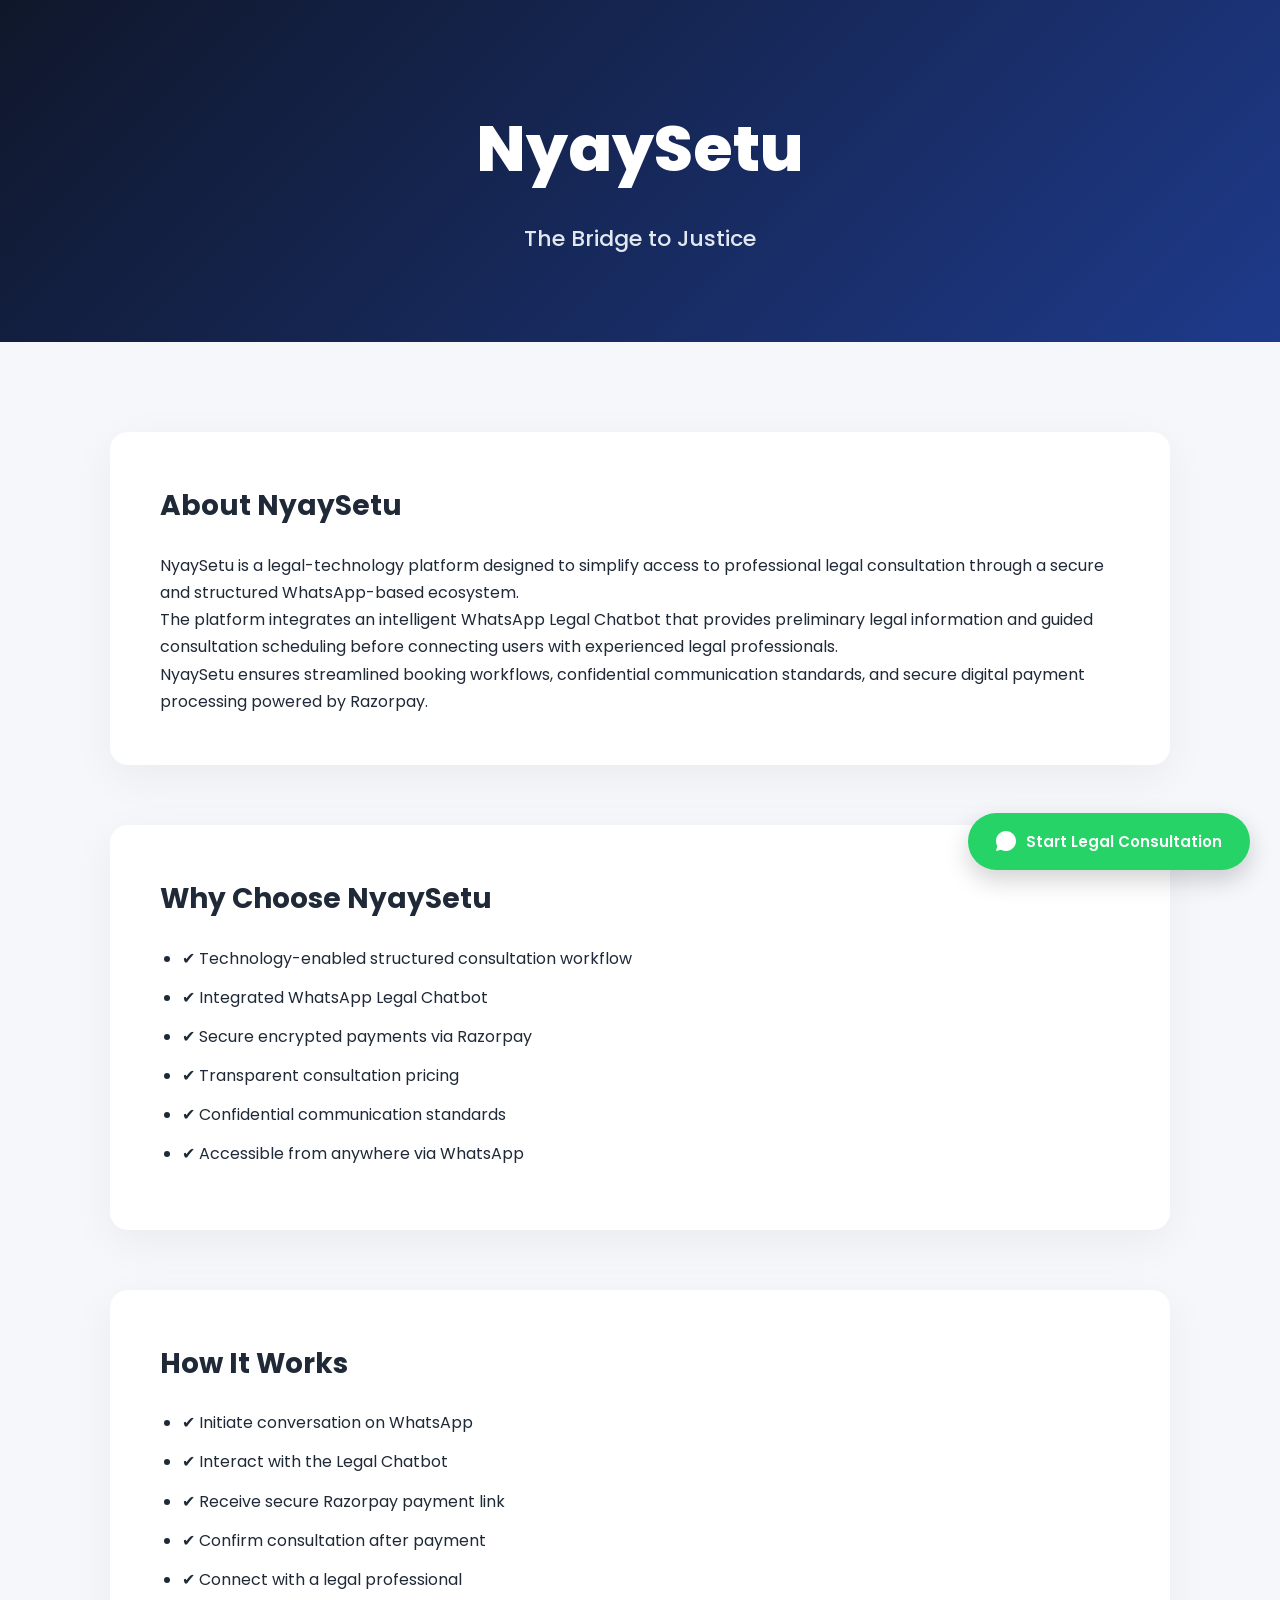
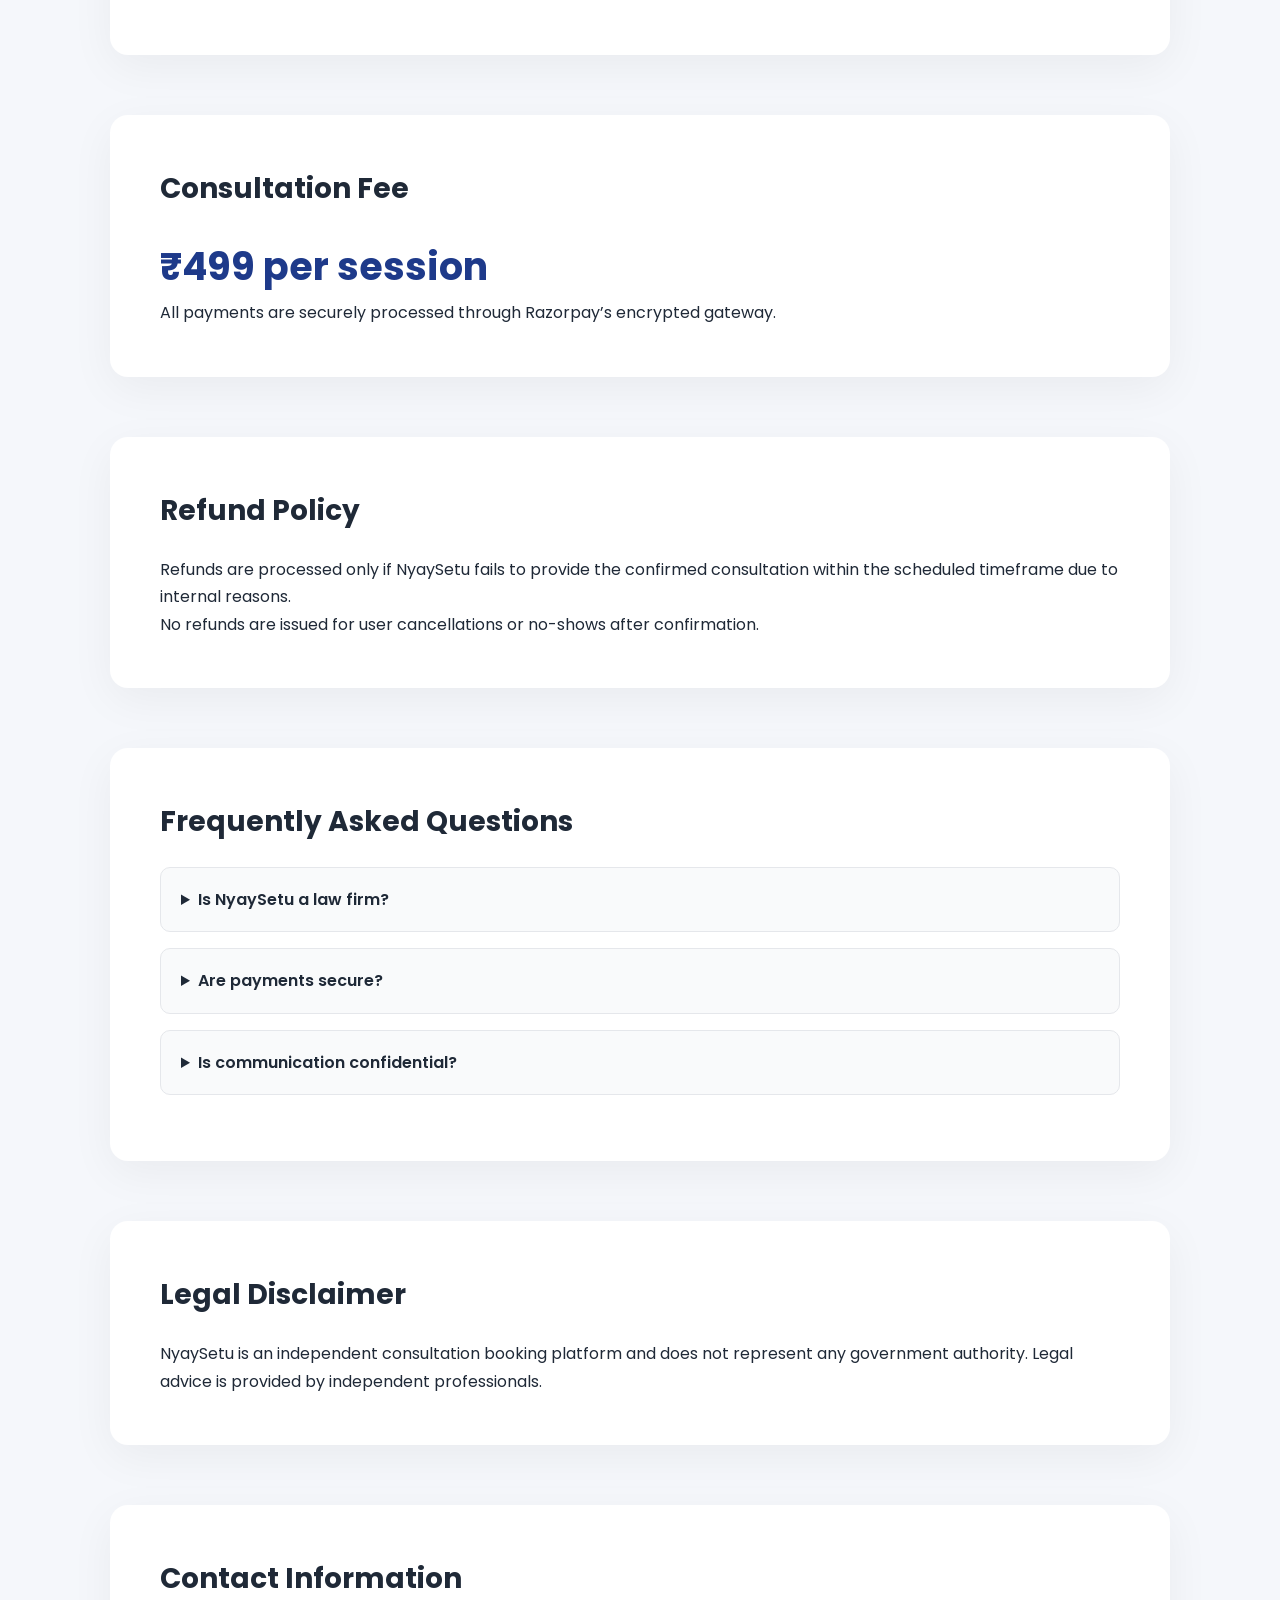
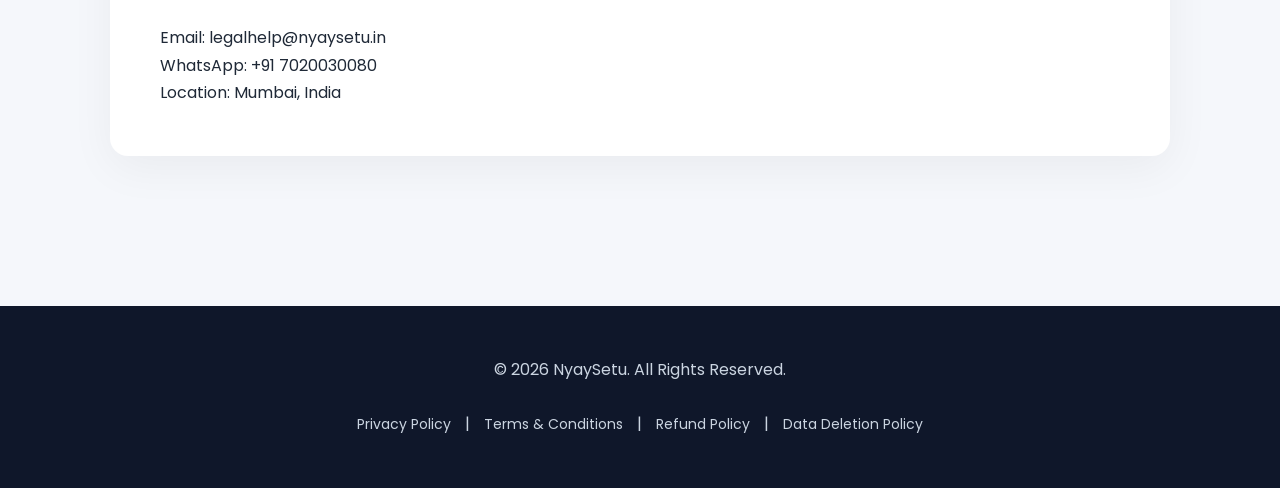
==== index.html @ 33b88477 "Add files via upload" ====
<!DOCTYPE html>
<html lang="en">
<head>
<meta charset="UTF-8">
<meta name="viewport" content="width=device-width, initial-scale=1.0">

<title>NyaySetu | The Bridge to Justice</title>

<meta name="description" content="NyaySetu is a legal-technology platform offering structured legal consultation booking and WhatsApp-based legal chatbot assistance. Secure payments powered by Razorpay.">
<meta name="keywords" content="Legal Consultation India, WhatsApp Legal Chatbot, Online Lawyer Booking, NyaySetu">

<!-- Favicon -->
<link rel="icon" type="image/png" href="favicon.png">

<!-- Open Graph -->
<meta property="og:title" content="NyaySetu | The Bridge to Justice">
<meta property="og:description" content="Access professional legal consultation through a secure WhatsApp-based ecosystem powered by an intelligent Legal Chatbot.">
<meta property="og:type" content="website">
<meta property="og:url" content="https://yourdomain.com">
<meta property="og:image" content="https://yourdomain.com/preview.png">

<!-- Twitter Card -->
<meta name="twitter:card" content="summary_large_image">
<meta name="twitter:title" content="NyaySetu | The Bridge to Justice">
<meta name="twitter:description" content="Structured legal consultation booking via WhatsApp with secure Razorpay payments.">
<meta name="twitter:image" content="https://yourdomain.com/preview.png">

<!-- Performance Optimization -->
<link rel="preconnect" href="https://fonts.googleapis.com">
<link rel="preconnect" href="https://fonts.gstatic.com" crossorigin>

<link href="https://fonts.googleapis.com/css2?family=Poppins:wght@400;500;600;700;800&display=swap" rel="stylesheet">

<style>
*{margin:0;padding:0;box-sizing:border-box;}
html{scroll-behavior:smooth;}
body{
    font-family:'Poppins', sans-serif;
    background:#f5f7fb;
    color:#1f2937;
    line-height:1.7;
}

/* HERO */
header{
    background:linear-gradient(135deg,#0f172a,#1e3a8a);
    color:white;
    text-align:center;
    padding:95px 20px 85px;
    animation:fadeIn 1s ease-in-out;
}
header h1{
    font-size:64px;
    font-weight:800;
}
header p{
    margin-top:16px;
    font-size:22px;
    color:#e2e8f0;
    font-weight:500;
}

/* SECTIONS */
section{
    max-width:1100px;
    margin:auto;
    padding:90px 20px;
}
.card{
    background:white;
    padding:50px;
    border-radius:18px;
    box-shadow:0 12px 45px rgba(0,0,0,0.05);
    margin-bottom:60px;
    opacity:0;
    transform:translateY(20px);
    animation:slideUp 0.8s ease forwards;
}
.card:nth-child(2){animation-delay:0.1s;}
.card:nth-child(3){animation-delay:0.2s;}
.card:nth-child(4){animation-delay:0.3s;}
.card:nth-child(5){animation-delay:0.4s;}
.card:nth-child(6){animation-delay:0.5s;}
h2{
    font-size:28px;
    margin-bottom:22px;
    font-weight:700;
}
ul{padding-left:22px;}
ul li{margin-bottom:12px;}
.price{
    font-size:38px;
    font-weight:700;
    color:#1e3a8a;
}

/* FAQ */
details{
    background:#f9fafb;
    padding:18px 20px;
    margin-bottom:16px;
    border-radius:10px;
    border:1px solid #e5e7eb;
    transition:0.3s;
}
details:hover{border-color:#1e3a8a;}
summary{font-weight:600;cursor:pointer;}
details p{margin-top:12px;font-size:14px;color:#475569;}

/* FOOTER */
footer{
    background:#0f172a;
    color:#cbd5e1;
    text-align:center;
    padding:50px 20px;
}
footer a{
    color:#cbd5e1;
    text-decoration:none;
    margin:0 10px;
    font-size:14px;
}
footer a:hover{color:white;}

/* FLOATING BUTTON */
.float-wa{
    position:fixed;
    bottom:30px;
    right:30px;
    background:#25D366;
    color:white;
    padding:16px 28px;
    border-radius:50px;
    font-size:15px;
    font-weight:600;
    text-decoration:none;
    box-shadow:0 10px 25px rgba(0,0,0,0.18);
    display:flex;
    align-items:center;
    transition:0.25s ease;
}
.float-wa:hover{
    background:#1ebe5d;
    transform:translateY(-4px);
}
.float-wa svg{margin-right:10px;}

/* Animations */
@keyframes fadeIn{from{opacity:0;}to{opacity:1;}}
@keyframes slideUp{to{opacity:1;transform:translateY(0);}}
</style>

<!-- Structured SEO Schema -->
<script type="application/ld+json">
{
  "@context": "https://schema.org",
  "@type": "LegalService",
  "name": "NyaySetu",
  "description": "Legal consultation booking platform with WhatsApp Legal Chatbot support.",
  "areaServed": "India",
  "availableLanguage": ["English","Hindi"],
  "contactPoint": {
    "@type": "ContactPoint",
    "telephone": "+91-7020030080",
    "contactType": "customer service"
  }
}
</script>

</head>

<body>

<header>
<h1>NyaySetu</h1>
<p>The Bridge to Justice</p>
</header>

<section>

<div class="card">
<h2>About NyaySetu</h2>
<p>NyaySetu is a legal-technology platform designed to simplify access to professional legal consultation through a secure and structured WhatsApp-based ecosystem.</p>
<p>The platform integrates an intelligent WhatsApp Legal Chatbot that provides preliminary legal information and guided consultation scheduling before connecting users with experienced legal professionals.</p>
<p>NyaySetu ensures streamlined booking workflows, confidential communication standards, and secure digital payment processing powered by Razorpay.</p>
</div>

<div class="card">
<h2>Why Choose NyaySetu</h2>
<ul>
<li>✔ Technology-enabled structured consultation workflow</li>
<li>✔ Integrated WhatsApp Legal Chatbot</li>
<li>✔ Secure encrypted payments via Razorpay</li>
<li>✔ Transparent consultation pricing</li>
<li>✔ Confidential communication standards</li>
<li>✔ Accessible from anywhere via WhatsApp</li>
</ul>
</div>

<div class="card">
<h2>How It Works</h2>
<ul>
<li>✔ Initiate conversation on WhatsApp</li>
<li>✔ Interact with the Legal Chatbot</li>
<li>✔ Receive secure Razorpay payment link</li>
<li>✔ Confirm consultation after payment</li>
<li>✔ Connect with a legal professional</li>
</ul>
</div>

<div class="card">
<h2>Consultation Fee</h2>
<p class="price">₹499 per session</p>
<p>All payments are securely processed through Razorpay’s encrypted gateway.</p>
</div>

<div class="card">
<h2>Refund Policy</h2>
<p>Refunds are processed only if NyaySetu fails to provide the confirmed consultation within the scheduled timeframe due to internal reasons.</p>
<p>No refunds are issued for user cancellations or no-shows after confirmation.</p>
</div>

<div class="card">
<h2>Frequently Asked Questions</h2>
<details>
<summary>Is NyaySetu a law firm?</summary>
<p>NyaySetu is an independent legal-technology platform and does not operate as a law firm.</p>
</details>
<details>
<summary>Are payments secure?</summary>
<p>Payments are securely processed through Razorpay. NyaySetu does not store card details.</p>
</details>
<details>
<summary>Is communication confidential?</summary>
<p>Consultations follow confidentiality standards and secure communication practices.</p>
</details>
</div>

<div class="card">
<h2>Legal Disclaimer</h2>
<p>NyaySetu is an independent consultation booking platform and does not represent any government authority. Legal advice is provided by independent professionals.</p>
</div>

<div class="card">
<h2>Contact Information</h2>
<p>Email: legalhelp@nyaysetu.in</p>
<p>WhatsApp: +91 7020030080</p>
<p>Location: Mumbai, India</p>
</div>

</section>

<footer>
© 2026 NyaySetu. All Rights Reserved.<br><br>
<a href="privacy-policy.html">Privacy Policy</a> |
<a href="terms-and-conditions.html">Terms & Conditions</a> |
<a href="refund-policy.html">Refund Policy</a> |
<a href="data-deletion.html">Data Deletion Policy</a>
</footer>

<a class="float-wa" href="https://wa.me/917020030080?text=Hi" target="_blank">
<svg xmlns="http://www.w3.org/2000/svg" width="20" height="20" fill="white" viewBox="0 0 24 24">
<path d="M20.52 3.48A11.87 11.87 0 0012 0C5.37 0 0 5.37 0 12a11.9 11.9 0 001.64 6L0 24l6.2-1.62A11.94 11.94 0 0012 24c6.63 0 12-5.37 12-12 0-3.19-1.24-6.19-3.48-8.52z"/>
</svg>
Start Legal Consultation
</a>

</body>
</html>
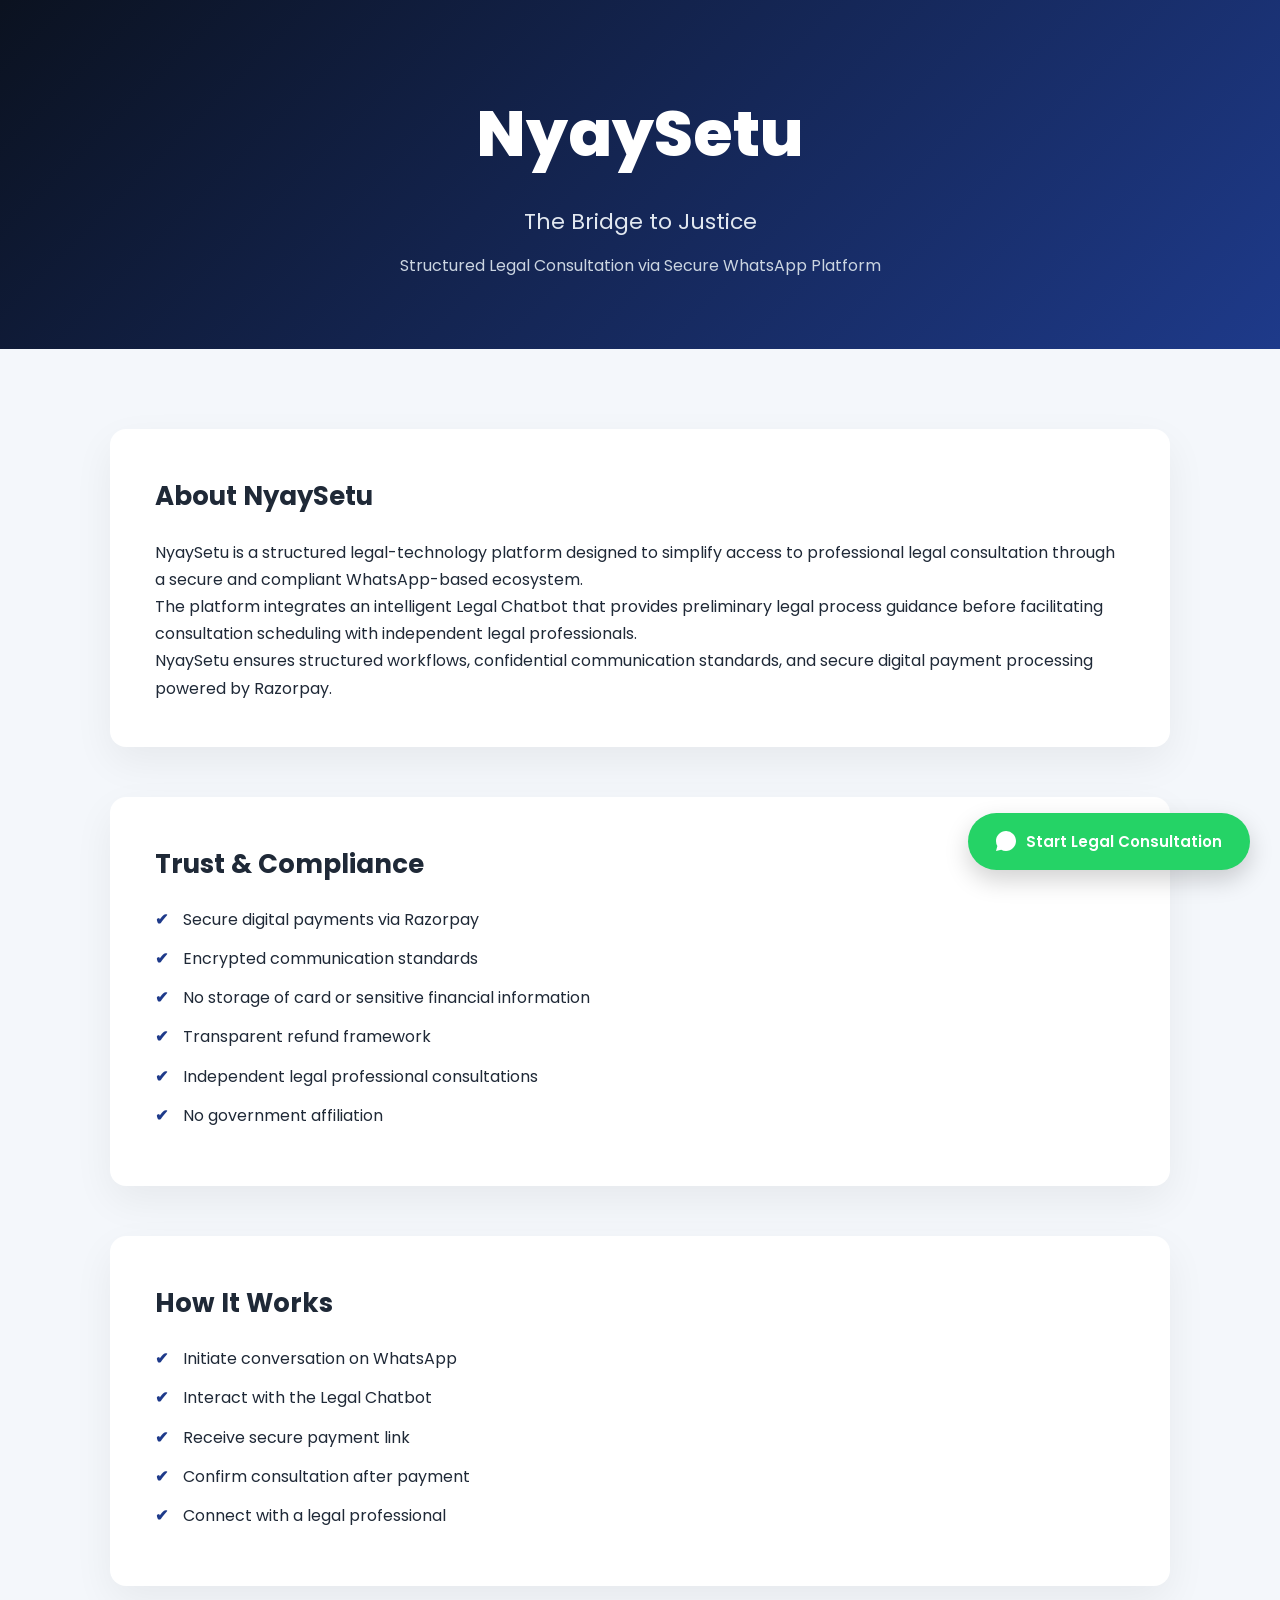
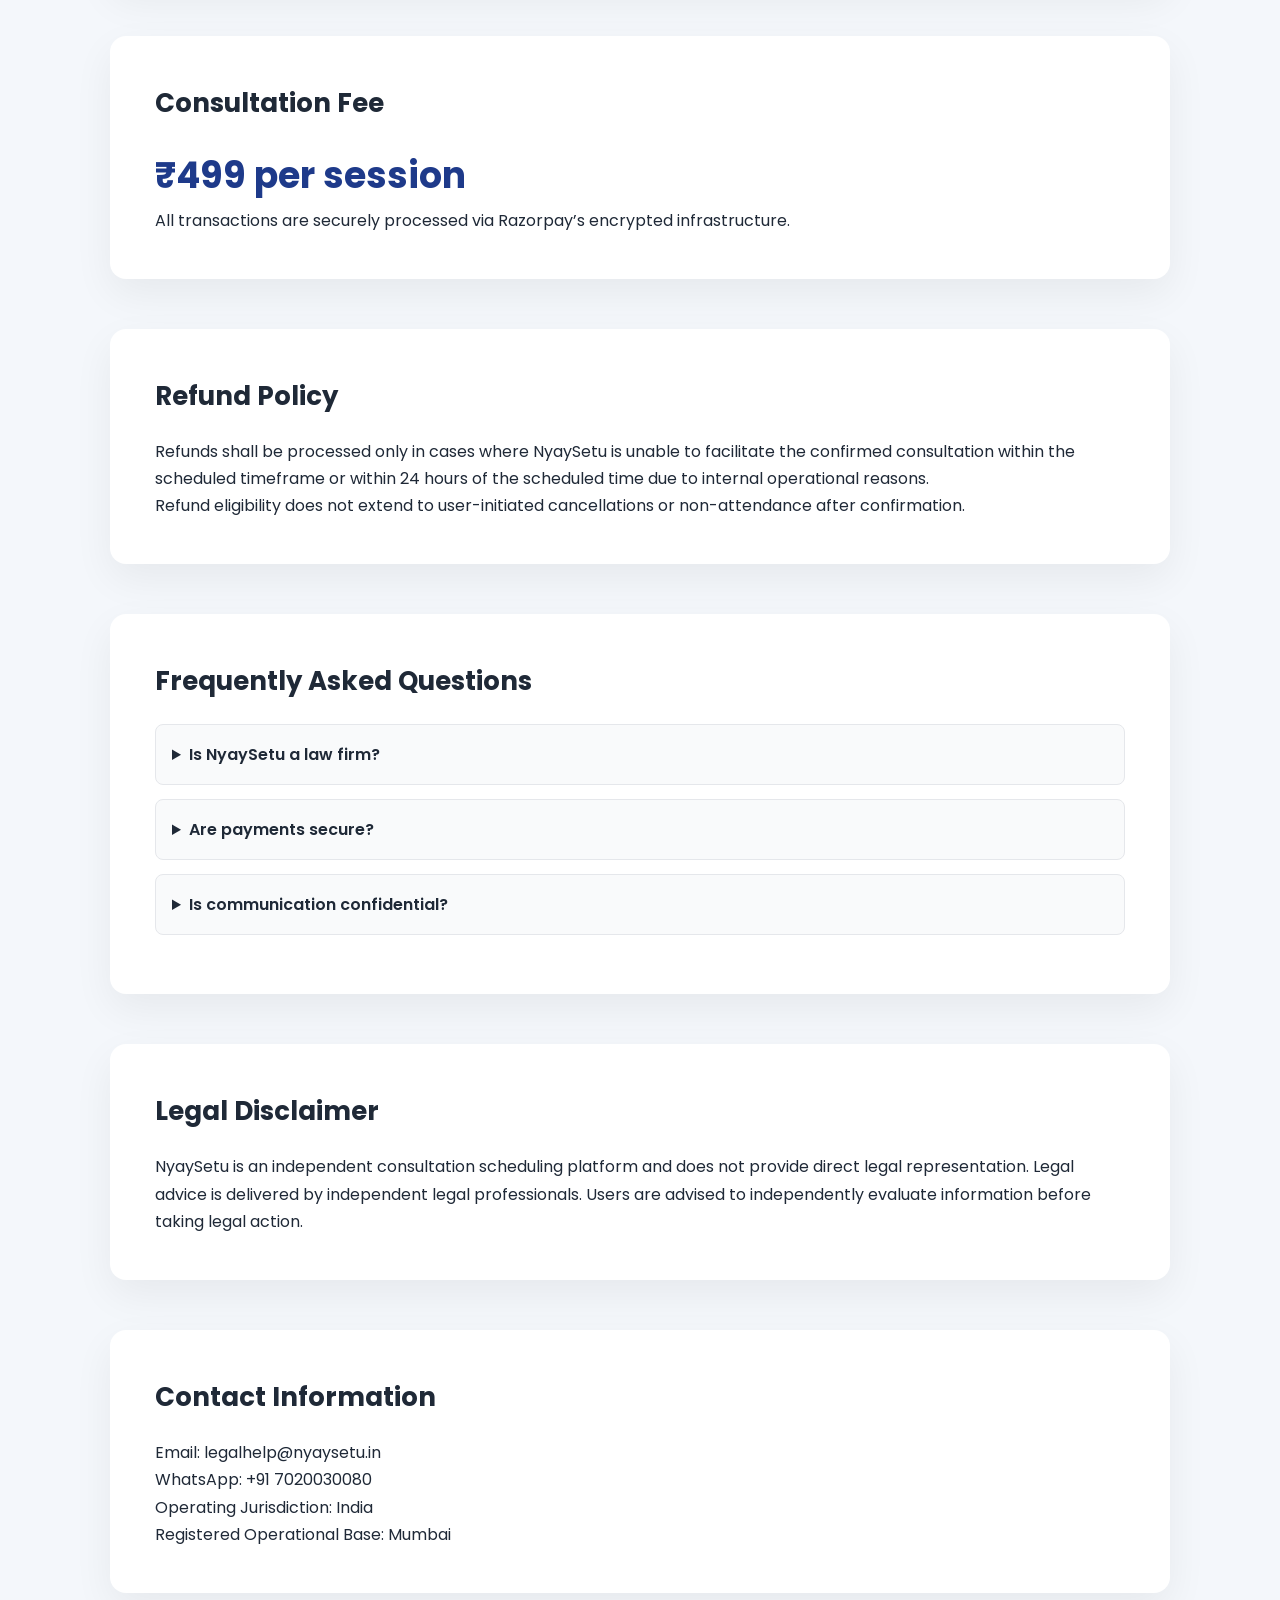
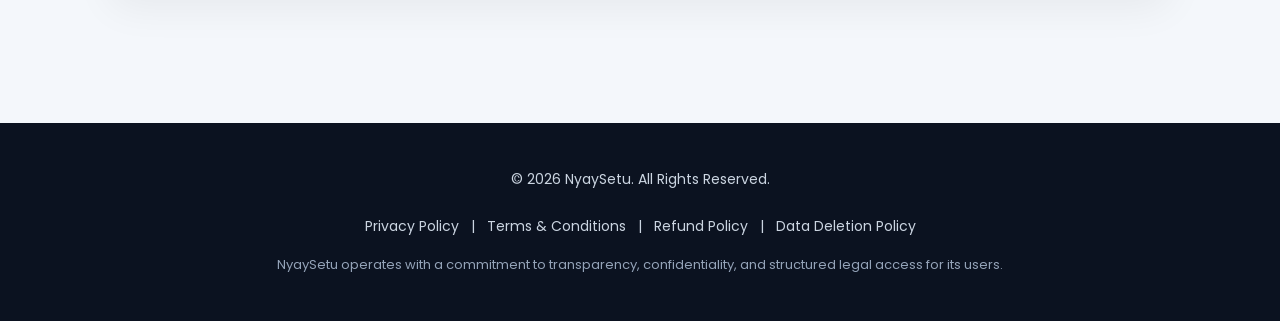
==== commit 931cfbd9: "Update index.html" ====
--- a/index.html
+++ b/index.html
@@ -1,95 +1,111 @@
 <!DOCTYPE html>
-<html lang="en">
+<html lang="en-IN">
 <head>
 <meta charset="UTF-8">
 <meta name="viewport" content="width=device-width, initial-scale=1.0">
 
 <title>NyaySetu | The Bridge to Justice</title>
 
-<meta name="description" content="NyaySetu is a legal-technology platform offering structured legal consultation booking and WhatsApp-based legal chatbot assistance. Secure payments powered by Razorpay.">
-<meta name="keywords" content="Legal Consultation India, WhatsApp Legal Chatbot, Online Lawyer Booking, NyaySetu">
+<link rel="canonical" href="https://nyaysetu.in/">
+<meta name="robots" content="index, follow">
+
+<meta name="description" content="NyaySetu is a structured legal-technology platform offering professional legal consultation scheduling via secure WhatsApp integration. Secure payments powered by Razorpay.">
 
 <!-- Favicon -->
-<link rel="icon" type="image/png" href="favicon.png">
+<link rel="icon" type="image/x-icon" href="favicon.ico">
+<link rel="icon" type="image/png" sizes="32x32" href="favicon-32x32.png">
+<link rel="icon" type="image/png" sizes="16x16" href="favicon-16x16.png">
+<link rel="apple-touch-icon" href="apple-touch-icon.png">
+<link rel="manifest" href="site.webmanifest">
 
 <!-- Open Graph -->
 <meta property="og:title" content="NyaySetu | The Bridge to Justice">
-<meta property="og:description" content="Access professional legal consultation through a secure WhatsApp-based ecosystem powered by an intelligent Legal Chatbot.">
+<meta property="og:description" content="Structured legal consultation via secure WhatsApp platform powered by Razorpay.">
 <meta property="og:type" content="website">
-<meta property="og:url" content="https://yourdomain.com">
-<meta property="og:image" content="https://yourdomain.com/preview.png">
-
-<!-- Twitter Card -->
+<meta property="og:url" content="https://nyaysetu.in">
+<meta property="og:image" content="https://nyaysetu.in/preview.png">
+<meta property="og:locale" content="en_IN">
+
+<!-- Twitter -->
 <meta name="twitter:card" content="summary_large_image">
 <meta name="twitter:title" content="NyaySetu | The Bridge to Justice">
-<meta name="twitter:description" content="Structured legal consultation booking via WhatsApp with secure Razorpay payments.">
-<meta name="twitter:image" content="https://yourdomain.com/preview.png">
-
-<!-- Performance Optimization -->
+<meta name="twitter:description" content="Professional legal consultation scheduling via secure WhatsApp integration.">
+<meta name="twitter:image" content="https://nyaysetu.in/preview.png">
+
 <link rel="preconnect" href="https://fonts.googleapis.com">
 <link rel="preconnect" href="https://fonts.gstatic.com" crossorigin>
-
 <link href="https://fonts.googleapis.com/css2?family=Poppins:wght@400;500;600;700;800&display=swap" rel="stylesheet">
 
 <style>
 *{margin:0;padding:0;box-sizing:border-box;}
-html{scroll-behavior:smooth;}
 body{
     font-family:'Poppins', sans-serif;
-    background:#f5f7fb;
+    background:#f4f7fb;
     color:#1f2937;
     line-height:1.7;
 }
 
 /* HERO */
 header{
-    background:linear-gradient(135deg,#0f172a,#1e3a8a);
+    background:linear-gradient(135deg,#0b1220,#1e3a8a);
     color:white;
     text-align:center;
-    padding:95px 20px 85px;
-    animation:fadeIn 1s ease-in-out;
+    padding:80px 20px 70px;
 }
 header h1{
     font-size:64px;
     font-weight:800;
 }
 header p{
-    margin-top:16px;
+    margin-top:14px;
     font-size:22px;
     color:#e2e8f0;
-    font-weight:500;
+}
+header .subtext{
+    margin-top:12px;
+    font-size:16px;
+    color:#cbd5e1;
 }
 
 /* SECTIONS */
 section{
     max-width:1100px;
     margin:auto;
-    padding:90px 20px;
+    padding:80px 20px;
 }
 .card{
     background:white;
-    padding:50px;
-    border-radius:18px;
-    box-shadow:0 12px 45px rgba(0,0,0,0.05);
-    margin-bottom:60px;
-    opacity:0;
-    transform:translateY(20px);
-    animation:slideUp 0.8s ease forwards;
-}
-.card:nth-child(2){animation-delay:0.1s;}
-.card:nth-child(3){animation-delay:0.2s;}
-.card:nth-child(4){animation-delay:0.3s;}
-.card:nth-child(5){animation-delay:0.4s;}
-.card:nth-child(6){animation-delay:0.5s;}
+    padding:45px;
+    border-radius:16px;
+    box-shadow:0 15px 40px rgba(0,0,0,0.06);
+    margin-bottom:50px;
+}
 h2{
-    font-size:28px;
-    margin-bottom:22px;
+    font-size:26px;
+    margin-bottom:20px;
     font-weight:700;
 }
-ul{padding-left:22px;}
-ul li{margin-bottom:12px;}
+
+/* PROFESSIONAL LIST STYLE */
+ul{
+    list-style:none;
+    padding-left:0;
+}
+ul li{
+    position:relative;
+    padding-left:28px;
+    margin-bottom:12px;
+}
+ul li::before{
+    content:"✔";
+    position:absolute;
+    left:0;
+    color:#1e3a8a;
+    font-weight:700;
+}
+
 .price{
-    font-size:38px;
+    font-size:36px;
     font-weight:700;
     color:#1e3a8a;
 }
@@ -97,32 +113,35 @@
 /* FAQ */
 details{
     background:#f9fafb;
-    padding:18px 20px;
-    margin-bottom:16px;
-    border-radius:10px;
+    padding:16px;
+    margin-bottom:14px;
+    border-radius:8px;
     border:1px solid #e5e7eb;
-    transition:0.3s;
-}
-details:hover{border-color:#1e3a8a;}
+}
 summary{font-weight:600;cursor:pointer;}
-details p{margin-top:12px;font-size:14px;color:#475569;}
+details p{margin-top:10px;font-size:14px;color:#475569;}
 
 /* FOOTER */
 footer{
-    background:#0f172a;
+    background:#0b1220;
     color:#cbd5e1;
     text-align:center;
-    padding:50px 20px;
+    padding:45px 20px;
+    font-size:14px;
 }
 footer a{
     color:#cbd5e1;
     text-decoration:none;
-    margin:0 10px;
-    font-size:14px;
+    margin:0 8px;
 }
 footer a:hover{color:white;}
-
-/* FLOATING BUTTON */
+.footer-note{
+    margin-top:15px;
+    font-size:13px;
+    color:#94a3b8;
+}
+
+/* FLOATING WHATSAPP */
 .float-wa{
     position:fixed;
     bottom:30px;
@@ -134,9 +153,10 @@
     font-size:15px;
     font-weight:600;
     text-decoration:none;
-    box-shadow:0 10px 25px rgba(0,0,0,0.18);
     display:flex;
     align-items:center;
+    box-shadow:0 10px 25px rgba(0,0,0,0.18);
+    animation:pulse 2.5s infinite;
     transition:0.25s ease;
 }
 .float-wa:hover{
@@ -145,24 +165,30 @@
 }
 .float-wa svg{margin-right:10px;}
 
-/* Animations */
-@keyframes fadeIn{from{opacity:0;}to{opacity:1;}}
-@keyframes slideUp{to{opacity:1;transform:translateY(0);}}
+@keyframes pulse{
+    0%{box-shadow:0 0 0 0 rgba(37,211,102,0.5);}
+    70%{box-shadow:0 0 0 15px rgba(37,211,102,0);}
+    100%{box-shadow:0 0 0 0 rgba(37,211,102,0);}
+}
 </style>
 
-<!-- Structured SEO Schema -->
 <script type="application/ld+json">
 {
   "@context": "https://schema.org",
   "@type": "LegalService",
   "name": "NyaySetu",
-  "description": "Legal consultation booking platform with WhatsApp Legal Chatbot support.",
-  "areaServed": "India",
-  "availableLanguage": ["English","Hindi"],
+  "url": "https://nyaysetu.in/",
+  "logo": "https://nyaysetu.in/preview.png",
+  "description": "Structured legal consultation scheduling platform with WhatsApp integration.",
+  "areaServed": {
+    "@type": "Country",
+    "name": "India"
+  },
   "contactPoint": {
     "@type": "ContactPoint",
     "telephone": "+91-7020030080",
-    "contactType": "customer service"
+    "contactType": "Customer Support",
+    "areaServed": "IN"
   }
 }
 </script>
@@ -174,61 +200,62 @@
 <header>
 <h1>NyaySetu</h1>
 <p>The Bridge to Justice</p>
+<div class="subtext">Structured Legal Consultation via Secure WhatsApp Platform</div>
 </header>
 
 <section>
 
 <div class="card">
 <h2>About NyaySetu</h2>
-<p>NyaySetu is a legal-technology platform designed to simplify access to professional legal consultation through a secure and structured WhatsApp-based ecosystem.</p>
-<p>The platform integrates an intelligent WhatsApp Legal Chatbot that provides preliminary legal information and guided consultation scheduling before connecting users with experienced legal professionals.</p>
-<p>NyaySetu ensures streamlined booking workflows, confidential communication standards, and secure digital payment processing powered by Razorpay.</p>
-</div>
-
-<div class="card">
-<h2>Why Choose NyaySetu</h2>
+<p>NyaySetu is a structured legal-technology platform designed to simplify access to professional legal consultation through a secure and compliant WhatsApp-based ecosystem.</p>
+<p>The platform integrates an intelligent Legal Chatbot that provides preliminary legal process guidance before facilitating consultation scheduling with independent legal professionals.</p>
+<p>NyaySetu ensures structured workflows, confidential communication standards, and secure digital payment processing powered by Razorpay.</p>
+</div>
+
+<div class="card">
+<h2>Trust & Compliance</h2>
 <ul>
-<li>✔ Technology-enabled structured consultation workflow</li>
-<li>✔ Integrated WhatsApp Legal Chatbot</li>
-<li>✔ Secure encrypted payments via Razorpay</li>
-<li>✔ Transparent consultation pricing</li>
-<li>✔ Confidential communication standards</li>
-<li>✔ Accessible from anywhere via WhatsApp</li>
+<li>Secure digital payments via Razorpay</li>
+<li>Encrypted communication standards</li>
+<li>No storage of card or sensitive financial information</li>
+<li>Transparent refund framework</li>
+<li>Independent legal professional consultations</li>
+<li>No government affiliation</li>
 </ul>
 </div>
 
 <div class="card">
 <h2>How It Works</h2>
 <ul>
-<li>✔ Initiate conversation on WhatsApp</li>
-<li>✔ Interact with the Legal Chatbot</li>
-<li>✔ Receive secure Razorpay payment link</li>
-<li>✔ Confirm consultation after payment</li>
-<li>✔ Connect with a legal professional</li>
+<li>Initiate conversation on WhatsApp</li>
+<li>Interact with the Legal Chatbot</li>
+<li>Receive secure payment link</li>
+<li>Confirm consultation after payment</li>
+<li>Connect with a legal professional</li>
 </ul>
 </div>
 
 <div class="card">
 <h2>Consultation Fee</h2>
 <p class="price">₹499 per session</p>
-<p>All payments are securely processed through Razorpay’s encrypted gateway.</p>
+<p>All transactions are securely processed via Razorpay’s encrypted infrastructure.</p>
 </div>
 
 <div class="card">
 <h2>Refund Policy</h2>
-<p>Refunds are processed only if NyaySetu fails to provide the confirmed consultation within the scheduled timeframe due to internal reasons.</p>
-<p>No refunds are issued for user cancellations or no-shows after confirmation.</p>
+<p>Refunds shall be processed only in cases where NyaySetu is unable to facilitate the confirmed consultation within the scheduled timeframe or within 24 hours of the scheduled time due to internal operational reasons.</p>
+<p>Refund eligibility does not extend to user-initiated cancellations or non-attendance after confirmation.</p>
 </div>
 
 <div class="card">
 <h2>Frequently Asked Questions</h2>
 <details>
 <summary>Is NyaySetu a law firm?</summary>
-<p>NyaySetu is an independent legal-technology platform and does not operate as a law firm.</p>
+<p>NyaySetu is an independent legal-technology platform that facilitates consultation scheduling and does not operate as a law firm.</p>
 </details>
 <details>
 <summary>Are payments secure?</summary>
-<p>Payments are securely processed through Razorpay. NyaySetu does not store card details.</p>
+<p>Yes. Payments are securely processed via Razorpay. NyaySetu does not store card or banking information.</p>
 </details>
 <details>
 <summary>Is communication confidential?</summary>
@@ -238,14 +265,15 @@
 
 <div class="card">
 <h2>Legal Disclaimer</h2>
-<p>NyaySetu is an independent consultation booking platform and does not represent any government authority. Legal advice is provided by independent professionals.</p>
+<p>NyaySetu is an independent consultation scheduling platform and does not provide direct legal representation. Legal advice is delivered by independent legal professionals. Users are advised to independently evaluate information before taking legal action.</p>
 </div>
 
 <div class="card">
 <h2>Contact Information</h2>
 <p>Email: legalhelp@nyaysetu.in</p>
 <p>WhatsApp: +91 7020030080</p>
-<p>Location: Mumbai, India</p>
+<p>Operating Jurisdiction: India</p>
+<p>Registered Operational Base: Mumbai</p>
 </div>
 
 </section>
@@ -256,9 +284,13 @@
 <a href="terms-and-conditions.html">Terms & Conditions</a> |
 <a href="refund-policy.html">Refund Policy</a> |
 <a href="data-deletion.html">Data Deletion Policy</a>
+
+<div class="footer-note">
+NyaySetu operates with a commitment to transparency, confidentiality, and structured legal access for its users.
+</div>
 </footer>
 
-<a class="float-wa" href="https://wa.me/917020030080?text=Hi" target="_blank">
+<a class="float-wa" href="https://wa.me/917020030080?text=Hi%20NyaySetu" target="_blank">
 <svg xmlns="http://www.w3.org/2000/svg" width="20" height="20" fill="white" viewBox="0 0 24 24">
 <path d="M20.52 3.48A11.87 11.87 0 0012 0C5.37 0 0 5.37 0 12a11.9 11.9 0 001.64 6L0 24l6.2-1.62A11.94 11.94 0 0012 24c6.63 0 12-5.37 12-12 0-3.19-1.24-6.19-3.48-8.52z"/>
 </svg>
@@ -266,4 +298,4 @@
 </a>
 
 </body>
-</html>+</html>
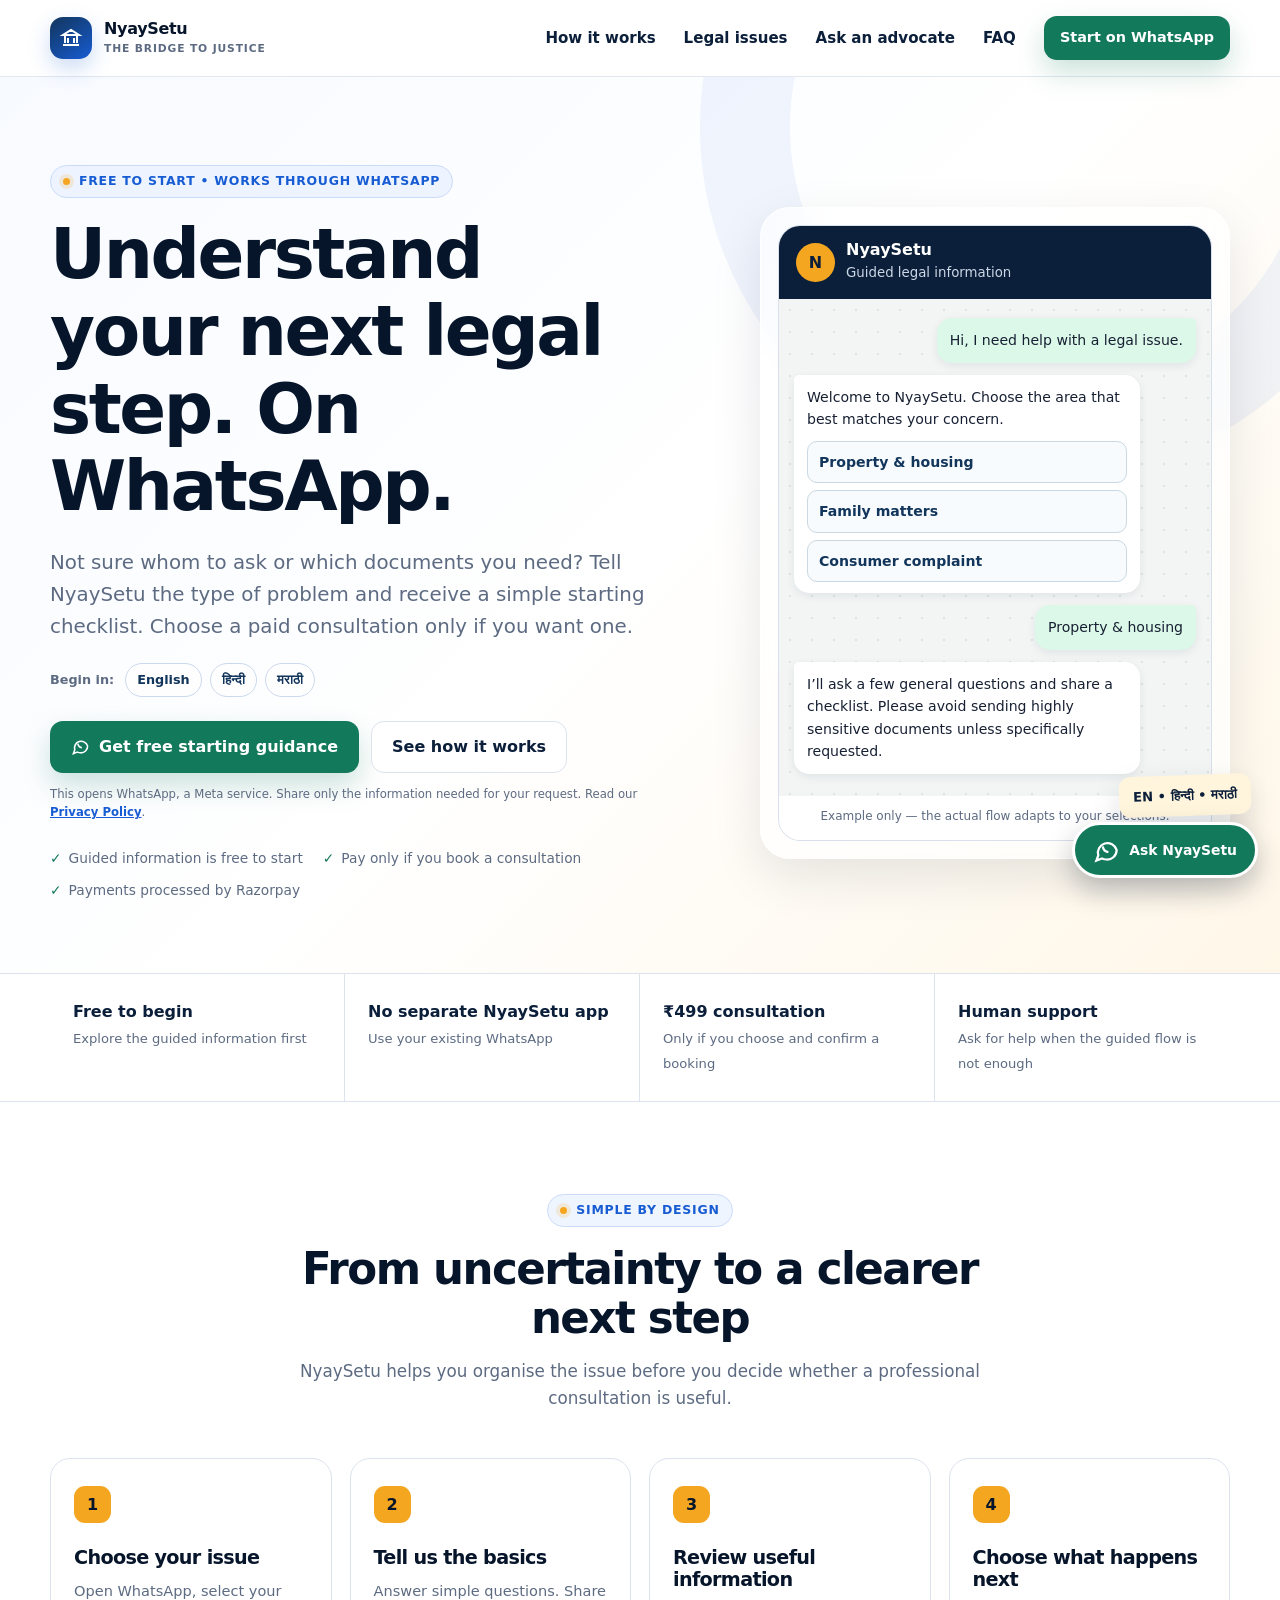
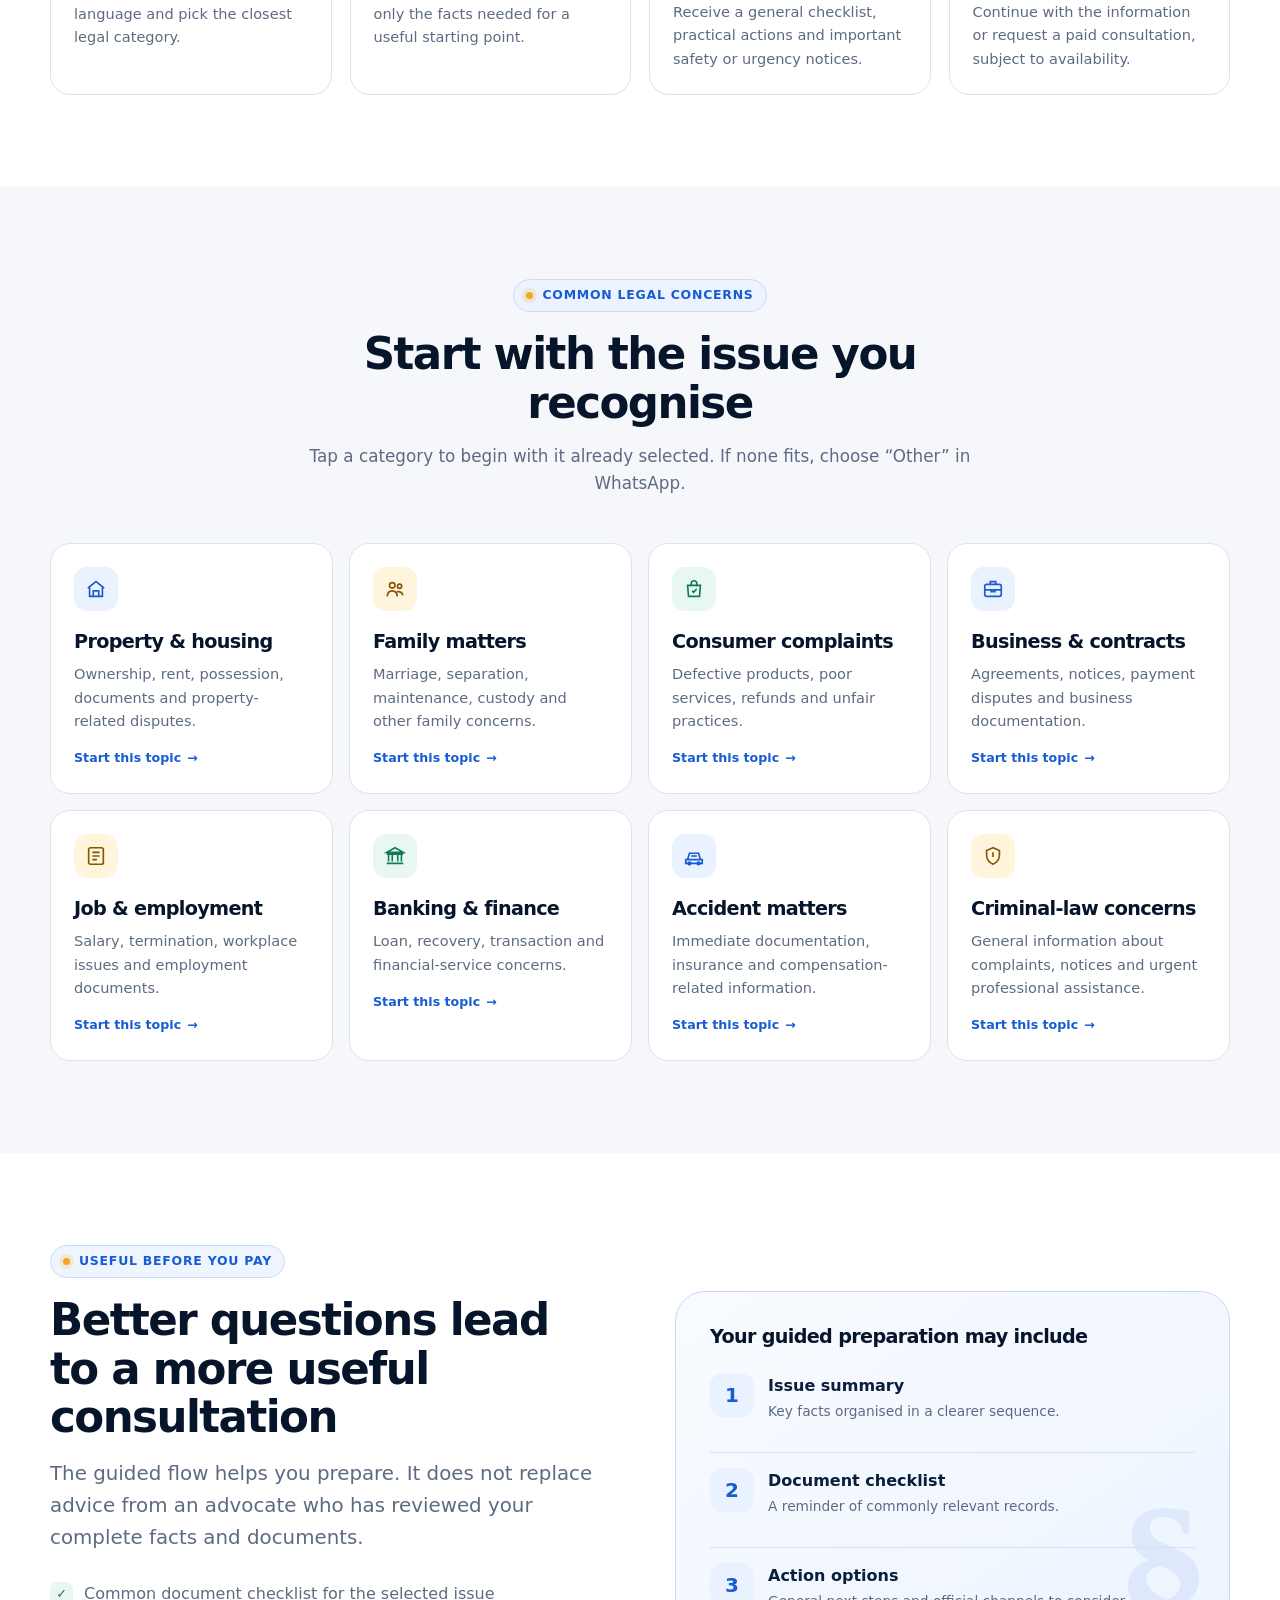
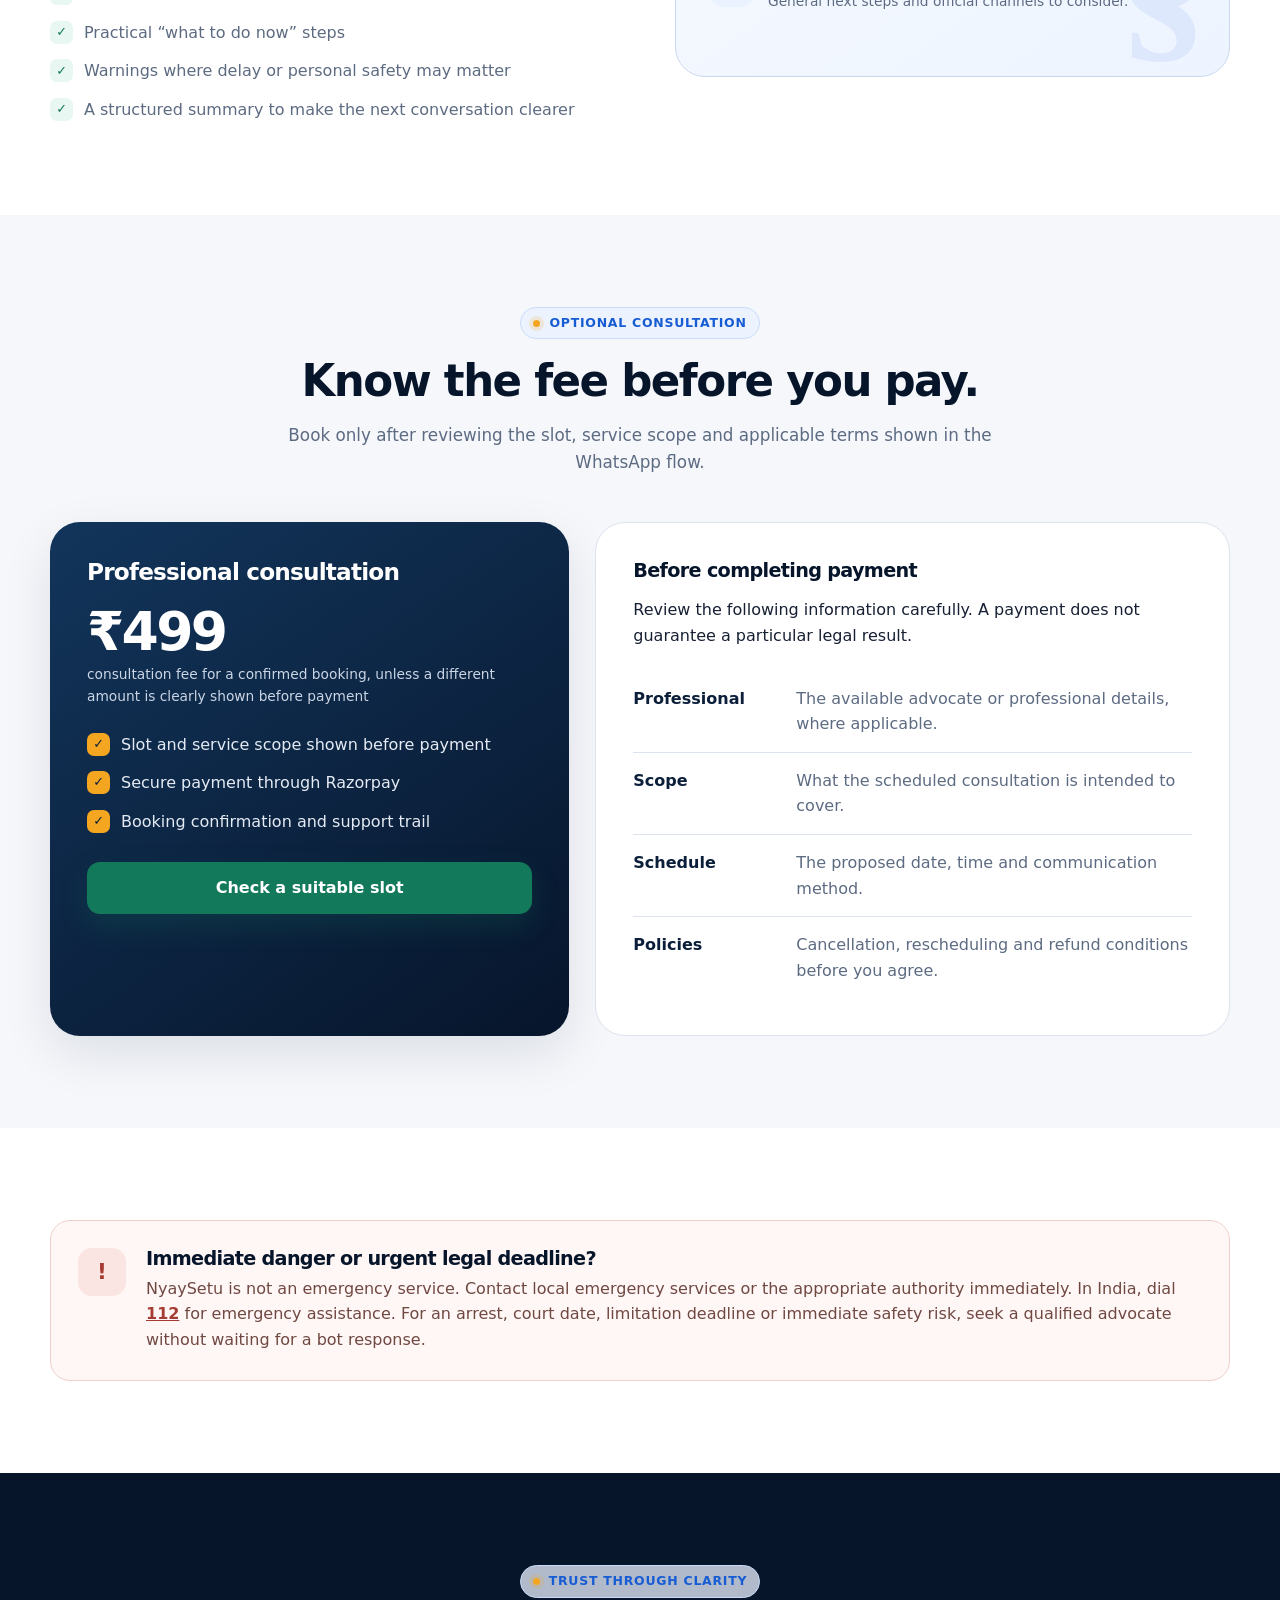
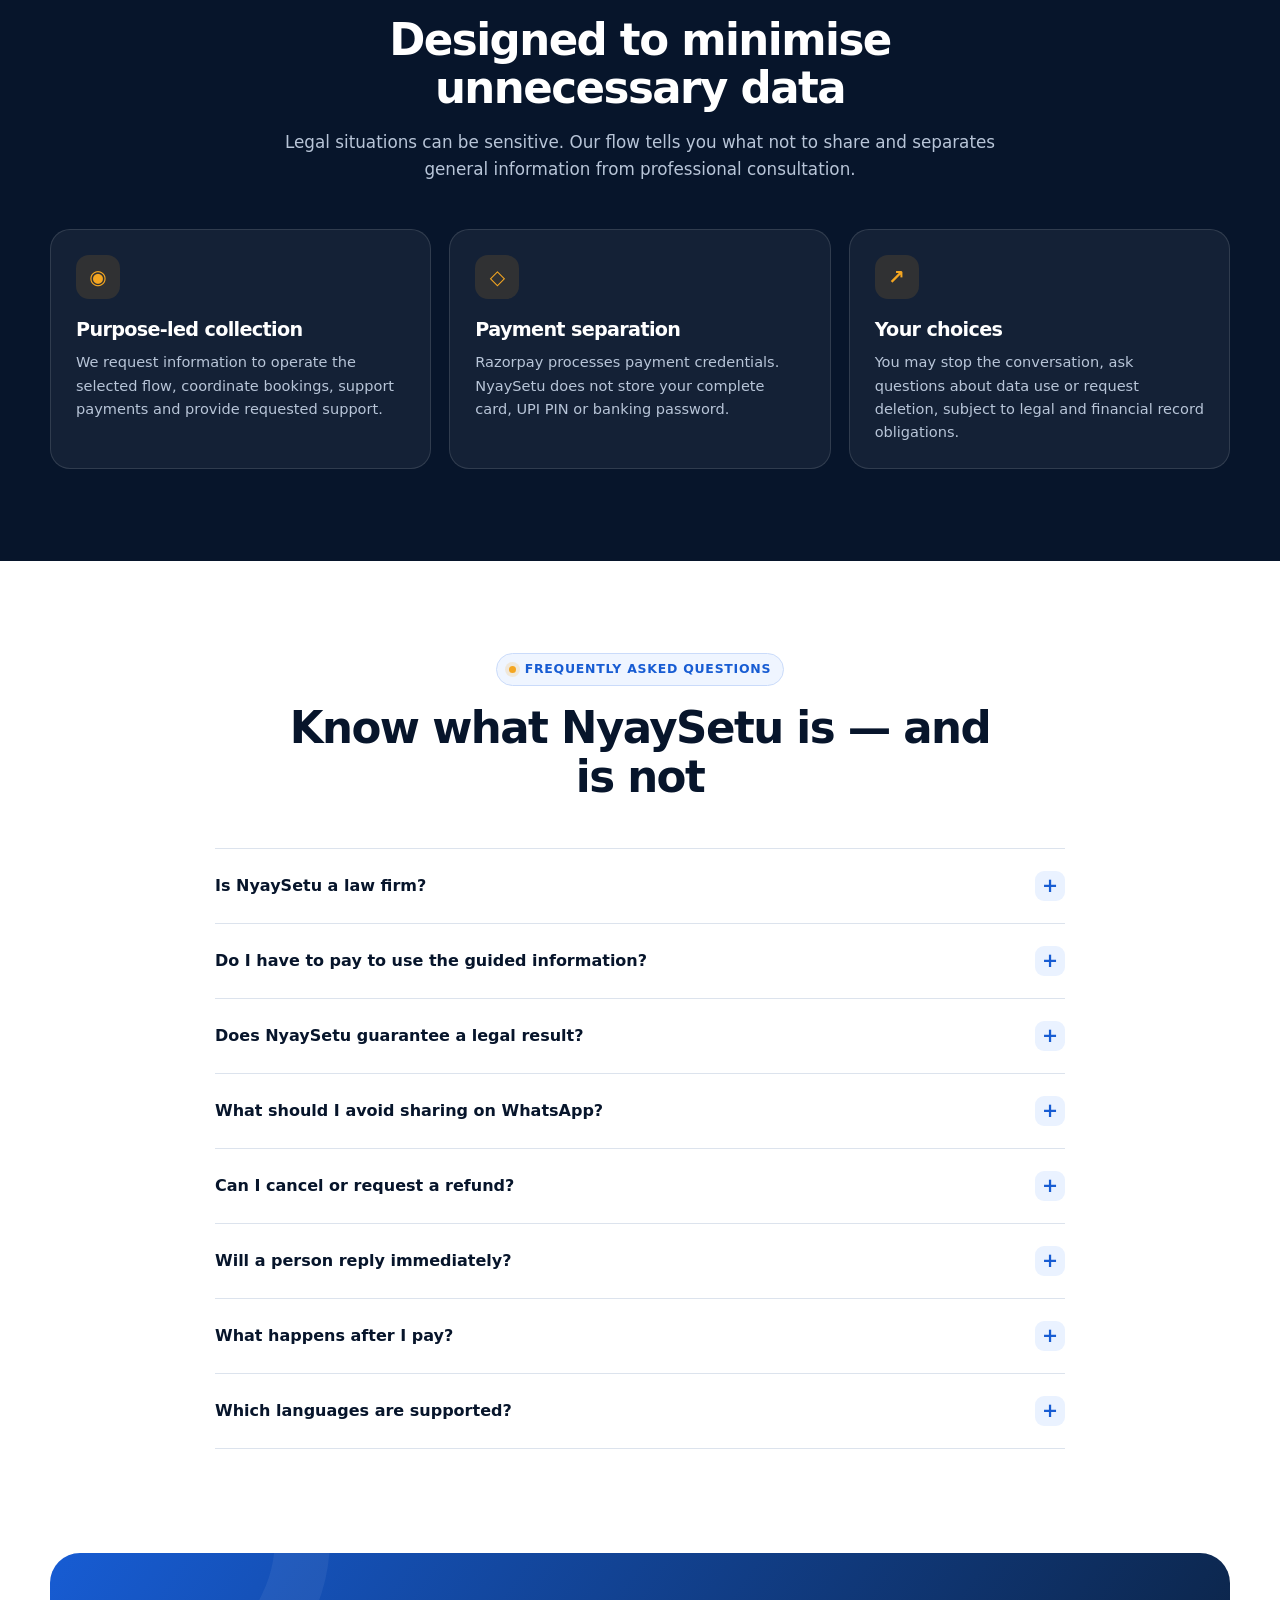
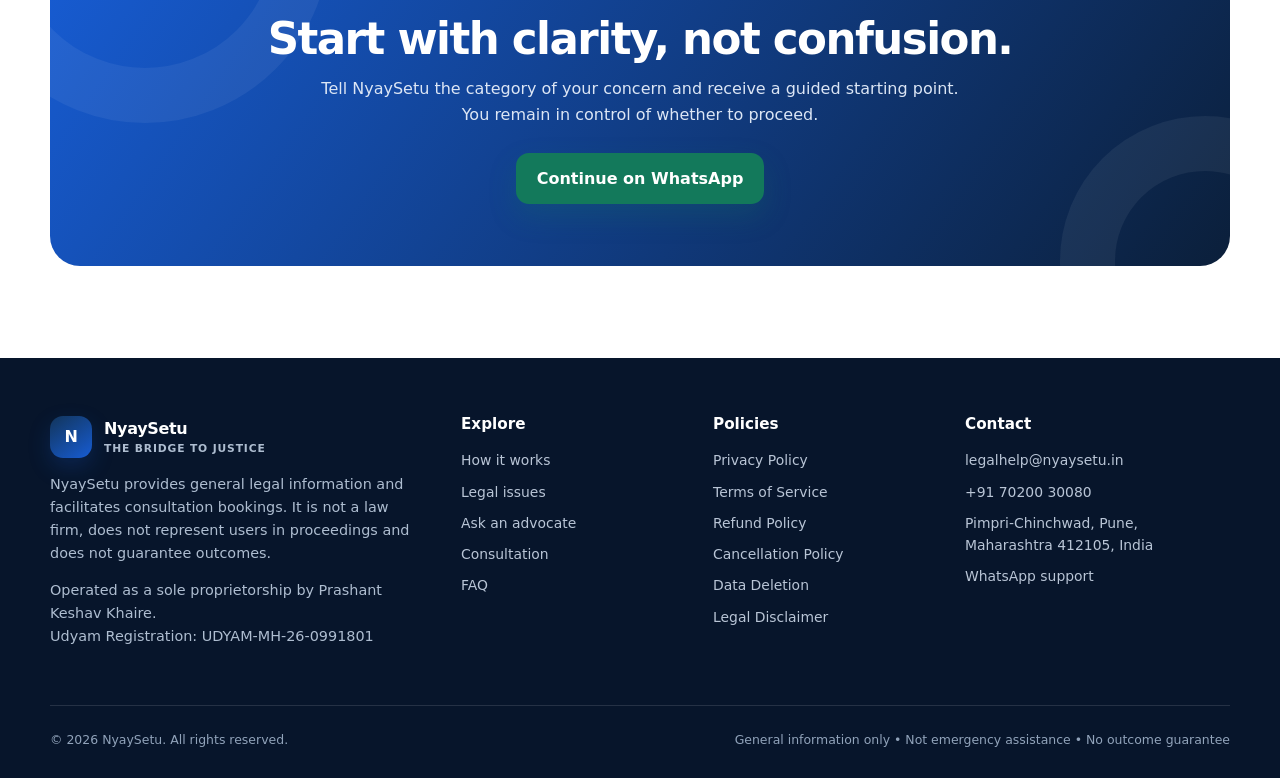
==== commit 6a9f19b6: "Add files via upload Publish NyaySetu final website - 12 Aug 2026" ====
--- a/index.html
+++ b/index.html
@@ -1,301 +1,299 @@
-<!DOCTYPE html>
-<html lang="en-IN">
+<!doctype html>
+<html lang="en">
 <head>
-<meta charset="UTF-8">
-<meta name="viewport" content="width=device-width, initial-scale=1.0">
-
-<title>NyaySetu | The Bridge to Justice</title>
-
-<link rel="canonical" href="https://nyaysetu.in/">
-<meta name="robots" content="index, follow">
-
-<meta name="description" content="NyaySetu is a structured legal-technology platform offering professional legal consultation scheduling via secure WhatsApp integration. Secure payments powered by Razorpay.">
-
-<!-- Favicon -->
-<link rel="icon" type="image/x-icon" href="favicon.ico">
-<link rel="icon" type="image/png" sizes="32x32" href="favicon-32x32.png">
-<link rel="icon" type="image/png" sizes="16x16" href="favicon-16x16.png">
-<link rel="apple-touch-icon" href="apple-touch-icon.png">
-<link rel="manifest" href="site.webmanifest">
-
-<!-- Open Graph -->
-<meta property="og:title" content="NyaySetu | The Bridge to Justice">
-<meta property="og:description" content="Structured legal consultation via secure WhatsApp platform powered by Razorpay.">
-<meta property="og:type" content="website">
-<meta property="og:url" content="https://nyaysetu.in">
-<meta property="og:image" content="https://nyaysetu.in/preview.png">
-<meta property="og:locale" content="en_IN">
-
-<!-- Twitter -->
-<meta name="twitter:card" content="summary_large_image">
-<meta name="twitter:title" content="NyaySetu | The Bridge to Justice">
-<meta name="twitter:description" content="Professional legal consultation scheduling via secure WhatsApp integration.">
-<meta name="twitter:image" content="https://nyaysetu.in/preview.png">
-
-<link rel="preconnect" href="https://fonts.googleapis.com">
-<link rel="preconnect" href="https://fonts.gstatic.com" crossorigin>
-<link href="https://fonts.googleapis.com/css2?family=Poppins:wght@400;500;600;700;800&display=swap" rel="stylesheet">
-
-<style>
-*{margin:0;padding:0;box-sizing:border-box;}
-body{
-    font-family:'Poppins', sans-serif;
-    background:#f4f7fb;
-    color:#1f2937;
-    line-height:1.7;
-}
-
-/* HERO */
-header{
-    background:linear-gradient(135deg,#0b1220,#1e3a8a);
-    color:white;
-    text-align:center;
-    padding:80px 20px 70px;
-}
-header h1{
-    font-size:64px;
-    font-weight:800;
-}
-header p{
-    margin-top:14px;
-    font-size:22px;
-    color:#e2e8f0;
-}
-header .subtext{
-    margin-top:12px;
-    font-size:16px;
-    color:#cbd5e1;
-}
-
-/* SECTIONS */
-section{
-    max-width:1100px;
-    margin:auto;
-    padding:80px 20px;
-}
-.card{
-    background:white;
-    padding:45px;
-    border-radius:16px;
-    box-shadow:0 15px 40px rgba(0,0,0,0.06);
-    margin-bottom:50px;
-}
-h2{
-    font-size:26px;
-    margin-bottom:20px;
-    font-weight:700;
-}
-
-/* PROFESSIONAL LIST STYLE */
-ul{
-    list-style:none;
-    padding-left:0;
-}
-ul li{
-    position:relative;
-    padding-left:28px;
-    margin-bottom:12px;
-}
-ul li::before{
-    content:"✔";
-    position:absolute;
-    left:0;
-    color:#1e3a8a;
-    font-weight:700;
-}
-
-.price{
-    font-size:36px;
-    font-weight:700;
-    color:#1e3a8a;
-}
-
-/* FAQ */
-details{
-    background:#f9fafb;
-    padding:16px;
-    margin-bottom:14px;
-    border-radius:8px;
-    border:1px solid #e5e7eb;
-}
-summary{font-weight:600;cursor:pointer;}
-details p{margin-top:10px;font-size:14px;color:#475569;}
-
-/* FOOTER */
-footer{
-    background:#0b1220;
-    color:#cbd5e1;
-    text-align:center;
-    padding:45px 20px;
-    font-size:14px;
-}
-footer a{
-    color:#cbd5e1;
-    text-decoration:none;
-    margin:0 8px;
-}
-footer a:hover{color:white;}
-.footer-note{
-    margin-top:15px;
-    font-size:13px;
-    color:#94a3b8;
-}
-
-/* FLOATING WHATSAPP */
-.float-wa{
-    position:fixed;
-    bottom:30px;
-    right:30px;
-    background:#25D366;
-    color:white;
-    padding:16px 28px;
-    border-radius:50px;
-    font-size:15px;
-    font-weight:600;
-    text-decoration:none;
-    display:flex;
-    align-items:center;
-    box-shadow:0 10px 25px rgba(0,0,0,0.18);
-    animation:pulse 2.5s infinite;
-    transition:0.25s ease;
-}
-.float-wa:hover{
-    background:#1ebe5d;
-    transform:translateY(-4px);
-}
-.float-wa svg{margin-right:10px;}
-
-@keyframes pulse{
-    0%{box-shadow:0 0 0 0 rgba(37,211,102,0.5);}
-    70%{box-shadow:0 0 0 15px rgba(37,211,102,0);}
-    100%{box-shadow:0 0 0 0 rgba(37,211,102,0);}
-}
-</style>
-
-<script type="application/ld+json">
-{
-  "@context": "https://schema.org",
-  "@type": "LegalService",
-  "name": "NyaySetu",
-  "url": "https://nyaysetu.in/",
-  "logo": "https://nyaysetu.in/preview.png",
-  "description": "Structured legal consultation scheduling platform with WhatsApp integration.",
-  "areaServed": {
-    "@type": "Country",
-    "name": "India"
-  },
-  "contactPoint": {
-    "@type": "ContactPoint",
+  <meta charset="utf-8">
+  <meta name="viewport" content="width=device-width, initial-scale=1">
+  <title>NyaySetu | Understand Your Next Legal Step</title>
+  <meta name="description" content="Get guided legal information, document checklists and consultation coordination on WhatsApp in English, Hindi and Marathi.">
+  <meta name="theme-color" content="#0b1f3a">
+  <meta property="og:type" content="website">
+  <meta property="og:title" content="NyaySetu — The Bridge to Justice">
+  <meta property="og:description" content="Understand your next legal step through a simple, guided WhatsApp journey.">
+  <meta property="og:url" content="https://nyaysetu.in/">
+  <meta property="og:image" content="https://nyaysetu.in/preview.png">
+  <meta property="og:locale" content="en_IN">
+  <meta name="twitter:card" content="summary_large_image">
+  <meta name="robots" content="index,follow,max-image-preview:large">
+  <link rel="canonical" href="https://nyaysetu.in/">
+  <link rel="icon" href="favicon.ico" sizes="any">
+  <link rel="icon" type="image/png" sizes="32x32" href="favicon-32x32.png">
+  <link rel="apple-touch-icon" href="apple-touch-icon.png">
+  <link rel="manifest" href="site.webmanifest">
+  <link rel="stylesheet" href="styles.css">
+  <script type="application/ld+json">
+  {
+    "@context": "https://schema.org",
+    "@type": "Organization",
+    "name": "NyaySetu",
+    "legalName": "NyaySetu",
+    "identifier": "UDYAM-MH-26-0991801",
+    "url": "https://nyaysetu.in/",
+    "logo": "https://nyaysetu.in/apple-touch-icon.png",
+    "description": "A legal-information and consultation-coordination platform serving users through guided digital journeys.",
+    "areaServed": "IN",
+    "email": "legalhelp@nyaysetu.in",
     "telephone": "+91-7020030080",
-    "contactType": "Customer Support",
-    "areaServed": "IN"
+    "address": {
+      "@type": "PostalAddress",
+      "streetAddress": "E-306, Spring Valley, Sr. No. 134, near Balaji Temple, Pune–Alandi Road, Wadmukhwadi",
+      "addressLocality": "Pimpri-Chinchwad",
+      "addressRegion": "Maharashtra",
+      "postalCode": "412105",
+      "addressCountry": "IN"
+    },
+    "founder": {
+      "@type": "Person",
+      "name": "Prashant Keshav Khaire"
+    },
+    "contactPoint": {
+      "@type": "ContactPoint",
+      "contactType": "customer support",
+      "telephone": "+91-7020030080",
+      "email": "legalhelp@nyaysetu.in",
+      "availableLanguage": ["English", "Hindi", "Marathi"]
+    }
   }
-}
-</script>
-
+  </script>
+  <script type="application/ld+json">
+  {
+    "@context": "https://schema.org",
+    "@type": "FAQPage",
+    "mainEntity": [
+      {"@type":"Question","name":"Is NyaySetu a law firm?","acceptedAnswer":{"@type":"Answer","text":"No. NyaySetu is a legal-information and consultation-coordination platform. General automated information is not a substitute for advice from a qualified advocate."}},
+      {"@type":"Question","name":"Do I have to pay to use the guided information?","acceptedAnswer":{"@type":"Answer","text":"No payment is required to begin the guided information flow. A fee applies only when a user chooses and confirms an offered consultation booking."}},
+      {"@type":"Question","name":"Does NyaySetu guarantee a legal result?","acceptedAnswer":{"@type":"Answer","text":"No. Legal outcomes depend on facts, evidence, procedure, applicable law and decisions made by courts or authorities."}},
+      {"@type":"Question","name":"Which languages are supported?","acceptedAnswer":{"@type":"Answer","text":"The guided experience supports English, Hindi and Marathi. Professional availability in a preferred language is confirmed during booking."}}
+    ]
+  }
+  </script>
 </head>
-
 <body>
-
-<header>
-<h1>NyaySetu</h1>
-<p>The Bridge to Justice</p>
-<div class="subtext">Structured Legal Consultation via Secure WhatsApp Platform</div>
-</header>
-
-<section>
-
-<div class="card">
-<h2>About NyaySetu</h2>
-<p>NyaySetu is a structured legal-technology platform designed to simplify access to professional legal consultation through a secure and compliant WhatsApp-based ecosystem.</p>
-<p>The platform integrates an intelligent Legal Chatbot that provides preliminary legal process guidance before facilitating consultation scheduling with independent legal professionals.</p>
-<p>NyaySetu ensures structured workflows, confidential communication standards, and secure digital payment processing powered by Razorpay.</p>
-</div>
-
-<div class="card">
-<h2>Trust & Compliance</h2>
-<ul>
-<li>Secure digital payments via Razorpay</li>
-<li>Encrypted communication standards</li>
-<li>No storage of card or sensitive financial information</li>
-<li>Transparent refund framework</li>
-<li>Independent legal professional consultations</li>
-<li>No government affiliation</li>
-</ul>
-</div>
-
-<div class="card">
-<h2>How It Works</h2>
-<ul>
-<li>Initiate conversation on WhatsApp</li>
-<li>Interact with the Legal Chatbot</li>
-<li>Receive secure payment link</li>
-<li>Confirm consultation after payment</li>
-<li>Connect with a legal professional</li>
-</ul>
-</div>
-
-<div class="card">
-<h2>Consultation Fee</h2>
-<p class="price">₹499 per session</p>
-<p>All transactions are securely processed via Razorpay’s encrypted infrastructure.</p>
-</div>
-
-<div class="card">
-<h2>Refund Policy</h2>
-<p>Refunds shall be processed only in cases where NyaySetu is unable to facilitate the confirmed consultation within the scheduled timeframe or within 24 hours of the scheduled time due to internal operational reasons.</p>
-<p>Refund eligibility does not extend to user-initiated cancellations or non-attendance after confirmation.</p>
-</div>
-
-<div class="card">
-<h2>Frequently Asked Questions</h2>
-<details>
-<summary>Is NyaySetu a law firm?</summary>
-<p>NyaySetu is an independent legal-technology platform that facilitates consultation scheduling and does not operate as a law firm.</p>
-</details>
-<details>
-<summary>Are payments secure?</summary>
-<p>Yes. Payments are securely processed via Razorpay. NyaySetu does not store card or banking information.</p>
-</details>
-<details>
-<summary>Is communication confidential?</summary>
-<p>Consultations follow confidentiality standards and secure communication practices.</p>
-</details>
-</div>
-
-<div class="card">
-<h2>Legal Disclaimer</h2>
-<p>NyaySetu is an independent consultation scheduling platform and does not provide direct legal representation. Legal advice is delivered by independent legal professionals. Users are advised to independently evaluate information before taking legal action.</p>
-</div>
-
-<div class="card">
-<h2>Contact Information</h2>
-<p>Email: legalhelp@nyaysetu.in</p>
-<p>WhatsApp: +91 7020030080</p>
-<p>Operating Jurisdiction: India</p>
-<p>Registered Operational Base: Mumbai</p>
-</div>
-
-</section>
-
-<footer>
-© 2026 NyaySetu. All Rights Reserved.<br><br>
-<a href="privacy-policy.html">Privacy Policy</a> |
-<a href="terms-and-conditions.html">Terms & Conditions</a> |
-<a href="refund-policy.html">Refund Policy</a> |
-<a href="data-deletion.html">Data Deletion Policy</a>
-
-<div class="footer-note">
-NyaySetu operates with a commitment to transparency, confidentiality, and structured legal access for its users.
-</div>
-</footer>
-
-<a class="float-wa" href="https://wa.me/917020030080?text=Hi%20NyaySetu" target="_blank">
-<svg xmlns="http://www.w3.org/2000/svg" width="20" height="20" fill="white" viewBox="0 0 24 24">
-<path d="M20.52 3.48A11.87 11.87 0 0012 0C5.37 0 0 5.37 0 12a11.9 11.9 0 001.64 6L0 24l6.2-1.62A11.94 11.94 0 0012 24c6.63 0 12-5.37 12-12 0-3.19-1.24-6.19-3.48-8.52z"/>
-</svg>
-Start Legal Consultation
-</a>
-
+  <a class="skip-link" href="#main">Skip to main content</a>
+  <header class="site-header">
+    <nav class="nav container" aria-label="Primary navigation">
+      <a class="brand" href="index.html" aria-label="NyaySetu home">
+        <span class="brand-mark" aria-hidden="true">
+          <svg viewBox="0 0 24 24" fill="none" stroke="currentColor" stroke-width="2"><path d="M4 19h16M6 17V9m12 8V9M4 9h16L12 4 4 9Zm5 8v-5m6 5v-5"/></svg>
+        </span>
+        <span class="brand-copy">NyaySetu<small>The Bridge to Justice</small></span>
+      </a>
+      <button class="menu-button" type="button" aria-label="Open navigation" aria-expanded="false" aria-controls="site-menu"><span></span></button>
+      <div class="nav-links" id="site-menu">
+        <a href="#how-it-works">How it works</a>
+        <a href="#issues">Legal issues</a>
+        <a href="ask-an-advocate.html">Ask an advocate</a>
+        <a href="#faq">FAQ</a>
+        <a class="button button-primary button-small" href="https://wa.me/917020030080?text=Hi%20NyaySetu%2C%20I%20need%20help%20understanding%20my%20legal%20next%20step." target="_blank" rel="noopener">Start on WhatsApp</a>
+      </div>
+    </nav>
+  </header>
+
+  <main id="main">
+    <section class="hero">
+      <div class="hero-grid container">
+        <div>
+          <span class="eyebrow">Free to start • Works through WhatsApp</span>
+          <h1>Understand your next legal step. On WhatsApp.</h1>
+          <p class="hero-lead">Not sure whom to ask or which documents you need? Tell NyaySetu the type of problem and receive a simple starting checklist. Choose a paid consultation only if you want one.</p>
+          <div class="language-options" aria-label="Choose a language to begin">
+            <span>Begin in:</span>
+            <a href="https://wa.me/917020030080?text=Hi%20NyaySetu%2C%20please%20continue%20in%20English." target="_blank" rel="noopener">English</a>
+            <a href="https://wa.me/917020030080?text=नमस्ते%20NyaySetu%2C%20कृपया%20हिंदी%20में%20जारी%20रखें।" target="_blank" rel="noopener" lang="hi">हिन्दी</a>
+            <a href="https://wa.me/917020030080?text=नमस्कार%20NyaySetu%2C%20कृपया%20मराठीत%20पुढे%20चला।" target="_blank" rel="noopener" lang="mr">मराठी</a>
+          </div>
+          <div class="hero-actions">
+            <a class="button button-primary" href="https://wa.me/917020030080?text=Hi%20NyaySetu%2C%20please%20help%20me%20understand%20my%20legal%20issue." target="_blank" rel="noopener">
+              <svg viewBox="0 0 24 24" fill="none" stroke="currentColor" stroke-width="2" aria-hidden="true"><path d="M21 11.5a8.4 8.4 0 0 1-9 8.5 9.6 9.6 0 0 1-4-.9L3 21l1.7-4.6A8.5 8.5 0 1 1 21 11.5Z"/><path d="M8.7 8.4c.3 2.7 2.3 4.7 5 5"/></svg>
+              Get free starting guidance
+            </a>
+            <a class="button button-secondary" href="#how-it-works">See how it works</a>
+          </div>
+          <p class="consent-note">This opens WhatsApp, a Meta service. Share only the information needed for your request. Read our <a href="privacy-policy.html">Privacy Policy</a>.</p>
+          <ul class="reassurance" aria-label="Service assurances">
+            <li>Guided information is free to start</li>
+            <li>Pay only if you book a consultation</li>
+            <li>Payments processed by Razorpay</li>
+          </ul>
+        </div>
+        <div class="chat-shell" role="img" aria-label="Example NyaySetu WhatsApp conversation showing a user choosing a legal issue and receiving a safety reminder">
+          <div class="chat-card">
+            <div class="chat-head">
+              <div class="chat-avatar">N</div>
+              <div><strong>NyaySetu</strong><small>Guided legal information</small></div>
+            </div>
+            <div class="chat-body">
+              <div class="bubble user">Hi, I need help with a legal issue.</div>
+              <div class="bubble">Welcome to NyaySetu. Choose the area that best matches your concern.
+                <div class="quick-options"><span>Property & housing</span><span>Family matters</span><span>Consumer complaint</span></div>
+              </div>
+              <div class="bubble user">Property & housing</div>
+              <div class="bubble">I’ll ask a few general questions and share a checklist. Please avoid sending highly sensitive documents unless specifically requested.</div>
+            </div>
+            <div class="chat-foot">Example only — the actual flow adapts to your selections.</div>
+          </div>
+          <div class="language-chip">EN • हिन्दी • मराठी</div>
+        </div>
+      </div>
+    </section>
+
+    <div class="trust-strip" aria-label="NyaySetu service highlights">
+      <div class="trust-grid container">
+        <div class="trust-item"><strong>Free to begin</strong><span>Explore the guided information first</span></div>
+        <div class="trust-item"><strong>No separate NyaySetu app</strong><span>Use your existing WhatsApp</span></div>
+        <div class="trust-item"><strong>₹499 consultation</strong><span>Only if you choose and confirm a booking</span></div>
+        <div class="trust-item"><strong>Human support</strong><span>Ask for help when the guided flow is not enough</span></div>
+      </div>
+    </div>
+
+    <section class="section" id="how-it-works">
+      <div class="container">
+        <div class="section-head">
+          <span class="eyebrow">Simple by design</span>
+          <h2>From uncertainty to a clearer next step</h2>
+          <p>NyaySetu helps you organise the issue before you decide whether a professional consultation is useful.</p>
+        </div>
+        <div class="steps">
+          <article class="step-card"><h3>Choose your issue</h3><p>Open WhatsApp, select your language and pick the closest legal category.</p></article>
+          <article class="step-card"><h3>Tell us the basics</h3><p>Answer simple questions. Share only the facts needed for a useful starting point.</p></article>
+          <article class="step-card"><h3>Review useful information</h3><p>Receive a general checklist, practical actions and important safety or urgency notices.</p></article>
+          <article class="step-card"><h3>Choose what happens next</h3><p>Continue with the information or request a paid consultation, subject to availability.</p></article>
+        </div>
+      </div>
+    </section>
+
+    <section class="section section-soft" id="issues">
+      <div class="container">
+        <div class="section-head">
+          <span class="eyebrow">Common legal concerns</span>
+          <h2>Start with the issue you recognise</h2>
+          <p>Tap a category to begin with it already selected. If none fits, choose “Other” in WhatsApp.</p>
+        </div>
+        <div class="categories">
+          <a class="category-card" href="https://wa.me/917020030080?text=Hi%20NyaySetu%2C%20I%20need%20guidance%20about%20a%20property%20or%20housing%20issue." target="_blank" rel="noopener"><div class="icon-box"><svg viewBox="0 0 24 24" fill="none" stroke="currentColor" stroke-width="1.8" aria-hidden="true"><path d="m3 11 9-7 9 7"/><path d="M5 10v10h14V10M9 20v-6h6v6"/></svg></div><h3>Property & housing</h3><p>Ownership, rent, possession, documents and property-related disputes.</p><span class="category-action">Start this topic</span></a>
+          <a class="category-card" href="https://wa.me/917020030080?text=Hi%20NyaySetu%2C%20I%20need%20guidance%20about%20a%20family%20matter." target="_blank" rel="noopener"><div class="icon-box"><svg viewBox="0 0 24 24" fill="none" stroke="currentColor" stroke-width="1.8" aria-hidden="true"><circle cx="9" cy="8" r="3"/><circle cx="17" cy="9" r="2.3"/><path d="M3.5 20c.3-4 2-6 5.5-6s5.2 2 5.5 6M14 15c3.7-.7 6.1 1 6.5 4"/></svg></div><h3>Family matters</h3><p>Marriage, separation, maintenance, custody and other family concerns.</p><span class="category-action">Start this topic</span></a>
+          <a class="category-card" href="https://wa.me/917020030080?text=Hi%20NyaySetu%2C%20I%20need%20guidance%20about%20a%20consumer%20complaint." target="_blank" rel="noopener"><div class="icon-box"><svg viewBox="0 0 24 24" fill="none" stroke="currentColor" stroke-width="1.8" aria-hidden="true"><path d="M5 8h14l-1 12H6L5 8Z"/><path d="M9 9V6a3 3 0 0 1 6 0v3m-5 5 1.5 1.5L15 12"/></svg></div><h3>Consumer complaints</h3><p>Defective products, poor services, refunds and unfair practices.</p><span class="category-action">Start this topic</span></a>
+          <a class="category-card" href="https://wa.me/917020030080?text=Hi%20NyaySetu%2C%20I%20need%20guidance%20about%20a%20business%20or%20contract%20issue." target="_blank" rel="noopener"><div class="icon-box"><svg viewBox="0 0 24 24" fill="none" stroke="currentColor" stroke-width="1.8" aria-hidden="true"><rect x="3" y="7" width="18" height="13" rx="2"/><path d="M9 7V4h6v3m-12 6h18m-11 0v2h4v-2"/></svg></div><h3>Business & contracts</h3><p>Agreements, notices, payment disputes and business documentation.</p><span class="category-action">Start this topic</span></a>
+          <a class="category-card" href="https://wa.me/917020030080?text=Hi%20NyaySetu%2C%20I%20need%20guidance%20about%20a%20job%20or%20employment%20issue." target="_blank" rel="noopener"><div class="icon-box"><svg viewBox="0 0 24 24" fill="none" stroke="currentColor" stroke-width="1.8" aria-hidden="true"><rect x="4" y="3" width="16" height="18" rx="2"/><path d="M8 8h8M8 12h8M8 16h5"/></svg></div><h3>Job & employment</h3><p>Salary, termination, workplace issues and employment documents.</p><span class="category-action">Start this topic</span></a>
+          <a class="category-card" href="https://wa.me/917020030080?text=Hi%20NyaySetu%2C%20I%20need%20guidance%20about%20a%20banking%20or%20finance%20issue." target="_blank" rel="noopener"><div class="icon-box"><svg viewBox="0 0 24 24" fill="none" stroke="currentColor" stroke-width="1.8" aria-hidden="true"><path d="M3 10h18M5 10v8m4-8v8m6-8v8m4-8v8M3 20h18M12 3l9 5H3l9-5Z"/></svg></div><h3>Banking & finance</h3><p>Loan, recovery, transaction and financial-service concerns.</p><span class="category-action">Start this topic</span></a>
+          <a class="category-card" href="https://wa.me/917020030080?text=Hi%20NyaySetu%2C%20I%20need%20guidance%20about%20an%20accident%20matter." target="_blank" rel="noopener"><div class="icon-box"><svg viewBox="0 0 24 24" fill="none" stroke="currentColor" stroke-width="1.8" aria-hidden="true"><path d="M5 16 7 9h10l2 7M3 16h18v4H3z"/><circle cx="7" cy="20" r="1.5"/><circle cx="17" cy="20" r="1.5"/><path d="M9 12h6"/></svg></div><h3>Accident matters</h3><p>Immediate documentation, insurance and compensation-related information.</p><span class="category-action">Start this topic</span></a>
+          <a class="category-card" href="https://wa.me/917020030080?text=Hi%20NyaySetu%2C%20I%20need%20guidance%20about%20a%20criminal-law%20concern." target="_blank" rel="noopener"><div class="icon-box"><svg viewBox="0 0 24 24" fill="none" stroke="currentColor" stroke-width="1.8" aria-hidden="true"><path d="M12 3 5 6v5c0 4.6 2.8 8.1 7 10 4.2-1.9 7-5.4 7-10V6l-7-3Z"/><path d="M12 8v5m0 3h.01"/></svg></div><h3>Criminal-law concerns</h3><p>General information about complaints, notices and urgent professional assistance.</p><span class="category-action">Start this topic</span></a>
+        </div>
+      </div>
+    </section>
+
+    <section class="section">
+      <div class="value-grid container">
+        <div>
+          <span class="eyebrow">Useful before you pay</span>
+          <h2>Better questions lead to a more useful consultation</h2>
+          <p class="hero-lead">The guided flow helps you prepare. It does not replace advice from an advocate who has reviewed your complete facts and documents.</p>
+          <ul class="check-list">
+            <li>Common document checklist for the selected issue</li>
+            <li>Practical “what to do now” steps</li>
+            <li>Warnings where delay or personal safety may matter</li>
+            <li>A structured summary to make the next conversation clearer</li>
+          </ul>
+        </div>
+        <div class="information-card">
+          <h3>Your guided preparation may include</h3>
+          <div class="info-row"><div class="icon-box">1</div><div><strong>Issue summary</strong><br><span>Key facts organised in a clearer sequence.</span></div></div>
+          <div class="info-row"><div class="icon-box">2</div><div><strong>Document checklist</strong><br><span>A reminder of commonly relevant records.</span></div></div>
+          <div class="info-row"><div class="icon-box">3</div><div><strong>Action options</strong><br><span>General next steps and official channels to consider.</span></div></div>
+        </div>
+      </div>
+    </section>
+
+    <section class="section section-soft" id="consultation">
+      <div class="container">
+        <div class="section-head">
+          <span class="eyebrow">Optional consultation</span>
+          <h2>Know the fee before you pay.</h2>
+          <p>Book only after reviewing the slot, service scope and applicable terms shown in the WhatsApp flow.</p>
+        </div>
+        <div class="pricing-wrap">
+          <div class="price-card">
+            <h3>Professional consultation</h3>
+            <div class="price">₹499</div>
+            <div class="price-note">consultation fee for a confirmed booking, unless a different amount is clearly shown before payment</div>
+            <ul class="check-list">
+              <li>Slot and service scope shown before payment</li>
+              <li>Secure payment through Razorpay</li>
+              <li>Booking confirmation and support trail</li>
+            </ul>
+            <a class="button button-primary" href="https://wa.me/917020030080?text=Hi%20NyaySetu%2C%20I%20would%20like%20to%20check%20consultation%20availability." target="_blank" rel="noopener">Check a suitable slot</a>
+          </div>
+          <div class="price-explainer">
+            <h3>Before completing payment</h3>
+            <p>Review the following information carefully. A payment does not guarantee a particular legal result.</p>
+            <dl>
+              <div><dt>Professional</dt><dd>The available advocate or professional details, where applicable.</dd></div>
+              <div><dt>Scope</dt><dd>What the scheduled consultation is intended to cover.</dd></div>
+              <div><dt>Schedule</dt><dd>The proposed date, time and communication method.</dd></div>
+              <div><dt>Policies</dt><dd>Cancellation, rescheduling and refund conditions before you agree.</dd></div>
+            </dl>
+          </div>
+        </div>
+      </div>
+    </section>
+
+    <section class="section">
+      <div class="container">
+        <div class="safety-banner" role="note">
+          <div class="safety-icon">!</div>
+          <div><h3>Immediate danger or urgent legal deadline?</h3><p>NyaySetu is not an emergency service. Contact local emergency services or the appropriate authority immediately. In India, dial <a href="tel:112">112</a> for emergency assistance. For an arrest, court date, limitation deadline or immediate safety risk, seek a qualified advocate without waiting for a bot response.</p></div>
+        </div>
+      </div>
+    </section>
+
+    <section class="section section-dark">
+      <div class="container">
+        <div class="section-head"><span class="eyebrow">Trust through clarity</span><h2>Designed to minimise unnecessary data</h2><p>Legal situations can be sensitive. Our flow tells you what not to share and separates general information from professional consultation.</p></div>
+        <div class="privacy-grid">
+          <article class="feature-card"><div class="icon-box">◉</div><h3>Purpose-led collection</h3><p>We request information to operate the selected flow, coordinate bookings, support payments and provide requested support.</p></article>
+          <article class="feature-card"><div class="icon-box">◇</div><h3>Payment separation</h3><p>Razorpay processes payment credentials. NyaySetu does not store your complete card, UPI PIN or banking password.</p></article>
+          <article class="feature-card"><div class="icon-box">↗</div><h3>Your choices</h3><p>You may stop the conversation, ask questions about data use or request deletion, subject to legal and financial record obligations.</p></article>
+        </div>
+      </div>
+    </section>
+
+    <section class="section" id="faq">
+      <div class="container">
+        <div class="section-head"><span class="eyebrow">Frequently asked questions</span><h2>Know what NyaySetu is — and is not</h2></div>
+        <div class="faq">
+          <div class="faq-item"><button class="faq-question" aria-expanded="false" aria-controls="faq-1">Is NyaySetu a law firm?</button><div class="faq-answer" id="faq-1"><p>No. NyaySetu is a legal-information and consultation-coordination platform. General automated information is not a substitute for advice from a qualified advocate who has reviewed your complete circumstances.</p></div></div>
+          <div class="faq-item"><button class="faq-question" aria-expanded="false" aria-controls="faq-2">Do I have to pay to use the guided information?</button><div class="faq-answer" id="faq-2"><p>No payment is required to begin the guided information flow. The ₹499 fee applies only when you choose and confirm an offered consultation booking, unless a different fee is clearly presented before payment.</p></div></div>
+          <div class="faq-item"><button class="faq-question" aria-expanded="false" aria-controls="faq-3">Does NyaySetu guarantee a legal result?</button><div class="faq-answer" id="faq-3"><p>No. Legal outcomes depend on facts, evidence, procedure, applicable law and decisions made by courts or authorities. Neither information nor consultation can guarantee an outcome.</p></div></div>
+          <div class="faq-item"><button class="faq-question" aria-expanded="false" aria-controls="faq-4">What should I avoid sharing on WhatsApp?</button><div class="faq-answer" id="faq-4"><p>Do not send passwords, OTPs, UPI PINs, complete payment-card data or unnecessary identity documents. Avoid intimate or highly sensitive evidence unless a verified professional specifically requests it through an appropriate channel.</p></div></div>
+          <div class="faq-item"><button class="faq-question" aria-expanded="false" aria-controls="faq-5">Can I cancel or request a refund?</button><div class="faq-answer" id="faq-5"><p>Eligibility depends on the timing and reason. Review our <a href="cancellation-policy.html">Cancellation Policy</a> and <a href="refund-policy.html">Refund Policy</a>, or contact support before the scheduled consultation.</p></div></div>
+          <div class="faq-item"><button class="faq-question" aria-expanded="false" aria-controls="faq-7">Will a person reply immediately?</button><div class="faq-answer" id="faq-7"><p>The automated guided flow can start immediately. Human support and professional consultations depend on working availability and a confirmed slot. Do not wait for NyaySetu in an emergency or where a legal deadline is approaching.</p></div></div>
+          <div class="faq-item"><button class="faq-question" aria-expanded="false" aria-controls="faq-8">What happens after I pay?</button><div class="faq-answer" id="faq-8"><p>NyaySetu verifies the payment status and sends a booking confirmation using your registered contact details. If payment succeeds but you do not receive confirmation, contact support with the payment reference—never share an OTP, UPI PIN or full card number.</p></div></div>
+          <div class="faq-item"><button class="faq-question" aria-expanded="false" aria-controls="faq-6">Which languages are supported?</button><div class="faq-answer" id="faq-6"><p>The guided experience supports English, Hindi and Marathi. Availability of a professional in a preferred language is confirmed during booking.</p></div></div>
+        </div>
+      </div>
+    </section>
+
+    <section class="section">
+      <div class="container">
+        <div class="final-cta"><h2>Start with clarity, not confusion.</h2><p>Tell NyaySetu the category of your concern and receive a guided starting point. You remain in control of whether to proceed.</p><a class="button button-primary" href="https://wa.me/917020030080?text=Hi%20NyaySetu%2C%20I%20want%20to%20start%20the%20guided%20legal%20information%20flow." target="_blank" rel="noopener">Continue on WhatsApp</a></div>
+      </div>
+    </section>
+  </main>
+
+  <footer class="site-footer">
+    <div class="footer-grid container">
+      <div class="footer-brand">
+        <a class="brand" href="index.html"><span class="brand-mark" aria-hidden="true">N</span><span class="brand-copy">NyaySetu<small>The Bridge to Justice</small></span></a>
+        <p>NyaySetu provides general legal information and facilitates consultation bookings. It is not a law firm, does not represent users in proceedings and does not guarantee outcomes.</p>
+        <p>Operated as a sole proprietorship by Prashant Keshav Khaire.<br>Udyam Registration: UDYAM-MH-26-0991801</p>
+      </div>
+      <div class="footer-col"><h3>Explore</h3><a href="#how-it-works">How it works</a><a href="#issues">Legal issues</a><a href="ask-an-advocate.html">Ask an advocate</a><a href="#consultation">Consultation</a><a href="#faq">FAQ</a></div>
+      <div class="footer-col"><h3>Policies</h3><a href="privacy-policy.html">Privacy Policy</a><a href="terms-and-conditions.html">Terms of Service</a><a href="refund-policy.html">Refund Policy</a><a href="cancellation-policy.html">Cancellation Policy</a><a href="data-deletion.html">Data Deletion</a><a href="legal-disclaimer.html">Legal Disclaimer</a></div>
+      <div class="footer-col"><h3>Contact</h3><a href="mailto:legalhelp@nyaysetu.in">legalhelp@nyaysetu.in</a><a href="tel:+917020030080">+91 70200 30080</a><span>Pimpri-Chinchwad, Pune, Maharashtra 412105, India</span><a href="https://wa.me/917020030080" target="_blank" rel="noopener">WhatsApp support</a></div>
+    </div>
+    <div class="footer-bottom container"><span>© <span data-year>2026</span> NyaySetu. All rights reserved.</span><span>General information only • Not emergency assistance • No outcome guarantee</span></div>
+  </footer>
+
+  <a class="floating-whatsapp" href="https://wa.me/917020030080?text=Hi%20NyaySetu%2C%20I%20need%20help." target="_blank" rel="noopener" aria-label="Ask NyaySetu on WhatsApp"><svg viewBox="0 0 24 24" fill="none" stroke="currentColor" stroke-width="2"><path d="M21 11.5a8.4 8.4 0 0 1-9 8.5 9.6 9.6 0 0 1-4-.9L3 21l1.7-4.6A8.5 8.5 0 1 1 21 11.5Z"/><path d="M8.7 8.4c.3 2.7 2.3 4.7 5 5"/></svg><span>Ask NyaySetu</span></a>
+  <script src="script.js" defer></script>
 </body>
 </html>
--- a/styles.css
+++ b/styles.css
@@ -0,0 +1,325 @@
+:root {
+  --navy-950: #07152b;
+  --navy-900: #0b1f3a;
+  --navy-800: #12355b;
+  --blue-700: #175cd3;
+  --blue-100: #eaf2ff;
+  --saffron: #f4a621;
+  --saffron-soft: #fff4dc;
+  --green: #13795b;
+  --green-dark: #0d5f47;
+  --ink: #172033;
+  --muted: #5d6b82;
+  --line: #dce3ed;
+  --surface: #f5f7fb;
+  --white: #fff;
+  --danger: #a53b32;
+  --radius-sm: 12px;
+  --radius: 20px;
+  --radius-lg: 30px;
+  --shadow: 0 18px 50px rgba(7, 21, 43, .10);
+  --max: 1180px;
+}
+
+* { box-sizing: border-box; }
+html { scroll-behavior: smooth; }
+body {
+  margin: 0;
+  color: var(--ink);
+  background: var(--white);
+  font-family: Inter, ui-sans-serif, system-ui, -apple-system, BlinkMacSystemFont, "Segoe UI", sans-serif;
+  line-height: 1.6;
+  -webkit-font-smoothing: antialiased;
+}
+body.menu-open { overflow: hidden; }
+a { color: var(--blue-700); }
+a:hover { color: var(--navy-800); }
+img { display: block; max-width: 100%; }
+button, input, textarea, select { font: inherit; }
+:focus-visible { outline: 3px solid rgba(244, 166, 33, .8); outline-offset: 3px; }
+.container { width: min(calc(100% - 40px), var(--max)); margin-inline: auto; }
+.skip-link { position: fixed; top: 10px; left: 10px; z-index: 999; transform: translateY(-160%); padding: 10px 14px; color: var(--white); background: var(--navy-950); border-radius: 8px; }
+.skip-link:focus { transform: none; }
+
+.site-header { position: sticky; top: 0; z-index: 80; border-bottom: 1px solid rgba(220, 227, 237, .85); background: rgba(255,255,255,.94); backdrop-filter: blur(16px); }
+.nav { min-height: 76px; display: flex; align-items: center; justify-content: space-between; gap: 24px; }
+.brand { display: inline-flex; align-items: center; gap: 12px; color: var(--navy-950); text-decoration: none; font-weight: 800; letter-spacing: -.02em; }
+.brand-mark { width: 42px; height: 42px; display: grid; place-items: center; border-radius: 13px; color: var(--white); background: linear-gradient(145deg, var(--navy-800), var(--blue-700)); box-shadow: 0 9px 22px rgba(23,92,211,.22); }
+.brand-mark svg { width: 24px; height: 24px; }
+.brand-copy { display: grid; line-height: 1.05; }
+.brand-copy small { margin-top: 5px; color: var(--muted); font-size: .67rem; font-weight: 650; letter-spacing: .08em; text-transform: uppercase; }
+.nav-links { display: flex; align-items: center; gap: 28px; }
+.nav-links > a:not(.button) { color: var(--navy-900); text-decoration: none; font-size: .94rem; font-weight: 650; }
+.nav-links > a:not(.button):hover { color: var(--blue-700); }
+.menu-button { display: none; width: 44px; height: 44px; padding: 0; border: 1px solid var(--line); border-radius: 12px; background: var(--white); color: var(--navy-900); }
+.menu-button span, .menu-button::before, .menu-button::after { content: ""; display: block; width: 21px; height: 2px; margin: 5px auto; background: currentColor; transition: .2s ease; }
+
+.button { display: inline-flex; min-height: 48px; align-items: center; justify-content: center; gap: 9px; padding: 12px 20px; border: 1px solid transparent; border-radius: 13px; font-weight: 750; text-decoration: none; transition: transform .18s ease, box-shadow .18s ease, background .18s ease; }
+.button:hover { transform: translateY(-2px); }
+.button-primary { color: var(--white); background: var(--green); box-shadow: 0 12px 28px rgba(19,121,91,.22); }
+.button-primary:hover { color: var(--white); background: var(--green-dark); }
+.button-secondary { color: var(--navy-900); background: var(--white); border-color: var(--line); }
+.button-secondary:hover { color: var(--navy-900); box-shadow: 0 10px 24px rgba(7,21,43,.08); }
+.button-small { min-height: 42px; padding: 9px 15px; font-size: .9rem; }
+.button svg { width: 19px; height: 19px; }
+
+.hero { position: relative; overflow: hidden; padding: 88px 0 72px; background: linear-gradient(135deg, #f7faff 0%, #fff 52%, #fff7e8 100%); }
+.hero::before { content: ""; position: absolute; width: 520px; height: 520px; top: -300px; right: -120px; border: 90px solid rgba(23,92,211,.06); border-radius: 50%; }
+.hero-grid { position: relative; display: grid; grid-template-columns: 1.08fr .92fr; align-items: center; gap: 74px; }
+.hero-grid > *, .value-grid > *, .pricing-wrap > * { min-width: 0; }
+.eyebrow { max-width: 100%; display: inline-flex; align-items: center; gap: 9px; margin-bottom: 18px; padding: 7px 12px; border: 1px solid #cadbfa; border-radius: 999px; color: var(--blue-700); background: rgba(234,242,255,.75); font-size: .78rem; font-weight: 800; letter-spacing: .06em; line-height: 1.35; text-transform: uppercase; }
+.eyebrow::before { content: ""; width: 7px; height: 7px; border-radius: 50%; background: var(--saffron); box-shadow: 0 0 0 4px rgba(244,166,33,.17); }
+h1, h2, h3 { margin-top: 0; color: var(--navy-950); line-height: 1.12; letter-spacing: -.035em; }
+h1 { max-width: 740px; margin-bottom: 22px; font-size: clamp(2.7rem, 5.4vw, 5.2rem); }
+h2 { margin-bottom: 16px; font-size: clamp(2rem, 3.4vw, 3.15rem); }
+h3 { margin-bottom: 10px; font-size: 1.2rem; }
+.hero-lead { max-width: 680px; margin: 0 0 28px; color: var(--muted); font-size: clamp(1.05rem, 1.7vw, 1.24rem); }
+.language-options { display: flex; flex-wrap: wrap; align-items: center; gap: 8px; margin: -8px 0 24px; }
+.language-options > span { margin-right: 3px; color: var(--muted); font-size: .8rem; font-weight: 750; }
+.language-options a { padding: 6px 11px; border: 1px solid #cbd9ec; border-radius: 999px; color: var(--navy-800); background: rgba(255,255,255,.7); font-size: .8rem; font-weight: 800; text-decoration: none; }
+.language-options a:hover { border-color: var(--blue-700); color: var(--blue-700); background: var(--white); }
+.hero-actions { display: flex; flex-wrap: wrap; gap: 12px; }
+.consent-note { max-width: 650px; margin: 12px 0 0; color: var(--muted); font-size: .73rem; }
+.consent-note a { font-weight: 700; }
+.reassurance { display: flex; flex-wrap: wrap; gap: 10px 20px; margin: 25px 0 0; padding: 0; color: var(--muted); font-size: .86rem; list-style: none; }
+.reassurance li::before { content: "✓"; margin-right: 7px; color: var(--green); font-weight: 900; }
+
+.chat-shell { position: relative; width: min(100%, 470px); margin-left: auto; padding: 17px; border: 1px solid rgba(255,255,255,.75); border-radius: 30px; background: rgba(255,255,255,.66); box-shadow: var(--shadow); backdrop-filter: blur(14px); }
+.chat-card { overflow: hidden; border: 1px solid #d7e0eb; border-radius: 22px; background: #f2f5f4; }
+.chat-head { display: flex; align-items: center; gap: 11px; padding: 15px 17px; color: var(--white); background: var(--navy-900); }
+.chat-avatar { width: 39px; height: 39px; display: grid; place-items: center; border-radius: 50%; color: var(--navy-900); background: var(--saffron); font-weight: 900; }
+.chat-head strong { display: block; line-height: 1.1; }
+.chat-head small { color: #ccd7e6; }
+.chat-body { min-height: 340px; padding: 19px 15px 10px; background-image: radial-gradient(#dbe4e0 1px, transparent 1px); background-size: 22px 22px; }
+.bubble { width: fit-content; max-width: 86%; margin: 0 0 12px; padding: 11px 13px; border-radius: 5px 15px 15px 15px; background: var(--white); box-shadow: 0 3px 10px rgba(7,21,43,.07); font-size: .88rem; }
+.bubble.user { margin-left: auto; border-radius: 15px 5px 15px 15px; background: #dcf8e8; }
+.quick-options { display: grid; gap: 7px; margin-top: 10px; }
+.quick-options span { padding: 9px 11px; border: 1px solid #c9d8e2; border-radius: 10px; color: var(--navy-800); background: #f8fbfd; font-weight: 700; }
+.chat-foot { padding: 11px 14px 14px; color: var(--muted); background: var(--white); font-size: .75rem; text-align: center; }
+.language-chip { position: absolute; right: -22px; bottom: 42px; padding: 10px 14px; border-radius: 12px; color: var(--navy-900); background: var(--saffron-soft); box-shadow: 0 12px 30px rgba(7,21,43,.13); font-size: .82rem; font-weight: 800; transform: rotate(-2deg); }
+
+.trust-strip { border-block: 1px solid var(--line); background: var(--white); }
+.trust-grid { display: grid; grid-template-columns: repeat(4, 1fr); }
+.trust-item { padding: 25px 23px; border-right: 1px solid var(--line); }
+.trust-item:last-child { border-right: 0; }
+.trust-item strong { display: block; color: var(--navy-900); font-size: 1rem; }
+.trust-item span { color: var(--muted); font-size: .82rem; }
+
+.section { padding: 92px 0; }
+.section-soft { background: var(--surface); }
+.section-dark { color: #e9eef7; background: var(--navy-950); }
+.section-dark h2, .section-dark h3 { color: var(--white); }
+.section-head { max-width: 730px; margin: 0 auto 46px; text-align: center; }
+.section-head p { margin: 0; color: var(--muted); font-size: 1.05rem; }
+.section-dark .section-head p { color: #b8c5d8; }
+.steps { display: grid; grid-template-columns: repeat(4, 1fr); gap: 18px; counter-reset: step; }
+.step-card { position: relative; padding: 27px 23px 24px; border: 1px solid var(--line); border-radius: var(--radius); background: var(--white); }
+.step-card::before { counter-increment: step; content: counter(step); width: 37px; height: 37px; display: grid; place-items: center; margin-bottom: 24px; border-radius: 11px; color: var(--navy-950); background: var(--saffron); font-weight: 900; }
+.step-card p, .category-card p, .feature-card p { margin: 0; color: var(--muted); font-size: .91rem; }
+.categories { display: grid; grid-template-columns: repeat(4, 1fr); gap: 16px; }
+.category-card { min-height: 188px; padding: 23px; border: 1px solid var(--line); border-radius: var(--radius); background: var(--white); transition: transform .18s ease, box-shadow .18s ease, border-color .18s ease; }
+.category-card { display: block; color: inherit; text-decoration: none; }
+.category-card:hover { transform: translateY(-4px); border-color: #b9c9e2; box-shadow: 0 14px 32px rgba(7,21,43,.08); }
+.category-card:hover h3 { color: var(--blue-700); }
+.category-action { display: inline-flex; align-items: center; gap: 6px; margin-top: 16px; color: var(--blue-700); font-size: .79rem; font-weight: 800; }
+.category-action::after { content: "→"; transition: transform .18s ease; }
+.category-card:hover .category-action::after { transform: translateX(3px); }
+.icon-box { width: 44px; height: 44px; display: grid; place-items: center; margin-bottom: 20px; border-radius: 13px; color: var(--blue-700); background: var(--blue-100); font-size: 1.25rem; font-weight: 900; }
+.icon-box svg { width: 22px; height: 22px; }
+.category-card:nth-child(3n+2) .icon-box { color: #865600; background: var(--saffron-soft); }
+.category-card:nth-child(3n) .icon-box { color: var(--green); background: #e8f7f1; }
+
+.value-grid { display: grid; grid-template-columns: 1fr 1fr; align-items: center; gap: 70px; }
+.check-list { display: grid; gap: 13px; margin: 25px 0 0; padding: 0; list-style: none; }
+.check-list li { position: relative; padding-left: 34px; color: var(--muted); }
+.check-list li::before { content: "✓"; position: absolute; left: 0; top: 1px; width: 23px; height: 23px; display: grid; place-items: center; border-radius: 7px; color: var(--green); background: #e8f7f1; font-size: .8rem; font-weight: 900; }
+.information-card { position: relative; padding: 34px; overflow: hidden; border: 1px solid #cad8ef; border-radius: var(--radius-lg); background: linear-gradient(145deg, #f8fbff, #edf4ff); }
+.information-card::after { content: "§"; position: absolute; right: 18px; bottom: -50px; color: rgba(23,92,211,.08); font-family: Georgia, serif; font-size: 190px; font-weight: 800; }
+.info-row { position: relative; z-index: 1; display: flex; align-items: flex-start; gap: 14px; padding: 15px 0; border-bottom: 1px solid #d5e0f2; }
+.info-row:last-child { border-bottom: 0; }
+.info-row strong { color: var(--navy-900); }
+.info-row span { color: var(--muted); font-size: .86rem; }
+
+.pricing-wrap { display: grid; grid-template-columns: .9fr 1.1fr; align-items: stretch; gap: 26px; }
+.price-card { padding: 37px; border-radius: var(--radius-lg); color: var(--white); background: linear-gradient(145deg, var(--navy-800), var(--navy-950)); box-shadow: var(--shadow); }
+.price-card h3 { color: var(--white); font-size: 1.45rem; }
+.price { margin: 20px 0 4px; font-size: 3.35rem; font-weight: 900; letter-spacing: -.05em; line-height: 1; }
+.price-note { color: #cbd6e5; font-size: .86rem; }
+.price-card .check-list li { color: #e5ebf4; }
+.price-card .check-list li::before { color: var(--navy-900); background: var(--saffron); }
+.price-card .button { width: 100%; margin-top: 28px; }
+.price-explainer { padding: 37px; border: 1px solid var(--line); border-radius: var(--radius-lg); background: var(--white); }
+.price-explainer dl { display: grid; gap: 0; margin: 22px 0 0; }
+.price-explainer dl > div { display: grid; grid-template-columns: 145px 1fr; gap: 18px; padding: 15px 0; border-bottom: 1px solid var(--line); }
+.price-explainer dl > div:last-child { border-bottom: 0; }
+.price-explainer dt { color: var(--navy-900); font-weight: 800; }
+.price-explainer dd { margin: 0; color: var(--muted); }
+
+.safety-banner { display: grid; grid-template-columns: auto 1fr; gap: 20px; padding: 27px; border: 1px solid #f0cfcb; border-radius: var(--radius); background: #fff7f6; }
+.safety-icon { width: 48px; height: 48px; display: grid; place-items: center; border-radius: 14px; color: var(--danger); background: #fbe5e2; font-size: 1.35rem; font-weight: 900; }
+.safety-banner h3 { margin-bottom: 6px; }
+.safety-banner p { margin: 0; color: #704842; }
+.safety-banner a { color: var(--danger); font-weight: 800; }
+
+.privacy-grid { display: grid; grid-template-columns: repeat(3, 1fr); gap: 18px; }
+.feature-card { padding: 25px; border: 1px solid rgba(255,255,255,.12); border-radius: var(--radius); background: rgba(255,255,255,.055); }
+.feature-card h3 { margin-top: 17px; }
+.feature-card p { color: #b8c5d8; }
+.feature-card .icon-box { color: var(--saffron); background: rgba(244,166,33,.12); }
+
+.faq { max-width: 850px; margin: 0 auto; border-top: 1px solid var(--line); }
+.faq-item { border-bottom: 1px solid var(--line); }
+.faq-question { width: 100%; display: flex; align-items: center; justify-content: space-between; gap: 20px; padding: 22px 0; border: 0; color: var(--navy-950); background: transparent; font-weight: 800; text-align: left; cursor: pointer; }
+.faq-question::after { content: "+"; flex: 0 0 30px; height: 30px; display: grid; place-items: center; border-radius: 9px; color: var(--blue-700); background: var(--blue-100); font-size: 1.2rem; }
+.faq-question[aria-expanded="true"]::after { content: "−"; }
+.faq-answer { display: none; padding: 0 50px 22px 0; color: var(--muted); }
+.faq-answer p { margin: 0; }
+.faq-answer.open { display: block; }
+#faq { padding-bottom: 52px; }
+#faq + .section { padding-top: 52px; }
+
+.final-cta { position: relative; overflow: hidden; padding: 62px; border-radius: var(--radius-lg); color: var(--white); background: linear-gradient(125deg, var(--blue-700), var(--navy-900)); text-align: center; }
+.final-cta::before, .final-cta::after { content: ""; position: absolute; border: 55px solid rgba(255,255,255,.06); border-radius: 50%; }
+.final-cta::before { width: 260px; height: 260px; top: -200px; left: -90px; }
+.final-cta::after { width: 180px; height: 180px; right: -120px; bottom: -140px; }
+.final-cta h2 { position: relative; margin-bottom: 13px; color: var(--white); }
+.final-cta p { position: relative; max-width: 660px; margin: 0 auto 25px; color: #dce6f5; }
+.final-cta .button { position: relative; }
+
+.site-footer { padding: 58px 0 28px; color: #b9c5d6; background: var(--navy-950); }
+.footer-grid { display: grid; grid-template-columns: 1.4fr .8fr .8fr 1fr; gap: 40px; padding-bottom: 42px; }
+.footer-brand p { max-width: 390px; color: #aebdd0; font-size: .9rem; }
+.site-footer .brand { color: var(--white); }
+.site-footer .brand-copy small { color: #aebdd0; }
+.footer-col h3 { margin-bottom: 16px; color: var(--white); font-size: .95rem; letter-spacing: 0; }
+.footer-col a, .footer-col span { display: block; margin: 9px 0; color: #b9c5d6; font-size: .87rem; text-decoration: none; }
+.footer-col a:hover { color: var(--white); }
+.footer-bottom { display: flex; justify-content: space-between; gap: 24px; padding-top: 24px; border-top: 1px solid rgba(255,255,255,.12); color: #91a3ba; font-size: .78rem; }
+.footer-bottom a { color: #b9c5d6; text-decoration: none; }
+.footer-bottom a:hover { color: var(--white); }
+.floating-whatsapp { position: fixed; right: 22px; bottom: 22px; z-index: 70; min-height: 56px; display: inline-flex; align-items: center; justify-content: center; gap: 9px; padding: 0 18px; border: 3px solid var(--white); border-radius: 999px; color: var(--white); background: var(--green); box-shadow: 0 12px 28px rgba(7,21,43,.26); font-size: .87rem; font-weight: 850; text-decoration: none; }
+.floating-whatsapp:hover { color: var(--white); background: var(--green-dark); transform: translateY(-3px); }
+.floating-whatsapp svg { width: 27px; height: 27px; }
+
+.legal-hero { padding: 67px 0 54px; background: linear-gradient(135deg, #f5f9ff, #fff9ee); }
+.legal-hero h1 { max-width: 850px; margin-bottom: 14px; font-size: clamp(2.25rem, 4vw, 3.8rem); }
+.legal-hero p { max-width: 780px; margin: 0; color: var(--muted); }
+.last-updated { display: inline-flex; margin-top: 20px; padding: 7px 11px; border-radius: 9px; color: var(--navy-800); background: var(--white); border: 1px solid var(--line); font-size: .78rem; font-weight: 750; }
+.legal-layout { display: grid; grid-template-columns: 235px minmax(0, 800px); justify-content: center; gap: 55px; padding: 64px 0 90px; }
+.legal-toc { position: sticky; top: 104px; align-self: start; padding: 19px; border: 1px solid var(--line); border-radius: var(--radius-sm); background: var(--surface); }
+.legal-toc strong { display: block; margin-bottom: 10px; color: var(--navy-900); font-size: .82rem; text-transform: uppercase; letter-spacing: .05em; }
+.legal-toc a { display: block; padding: 6px 0; color: var(--muted); font-size: .83rem; text-decoration: none; }
+.legal-toc a:hover { color: var(--blue-700); }
+.legal-content { min-width: 0; }
+.legal-intro { padding: 22px; border-left: 4px solid var(--saffron); border-radius: 0 12px 12px 0; background: var(--saffron-soft); }
+.legal-content section { padding-top: 31px; scroll-margin-top: 95px; }
+.legal-content h2 { margin-bottom: 12px; font-size: 1.55rem; letter-spacing: -.02em; }
+.legal-content h3 { margin-top: 23px; font-size: 1.05rem; letter-spacing: -.01em; }
+.legal-content p, .legal-content li { color: #445168; }
+.legal-content ul, .legal-content ol { padding-left: 22px; }
+.legal-content li { margin: 8px 0; }
+.legal-content .notice { padding: 18px; border: 1px solid #cad8ef; border-radius: var(--radius-sm); background: #f3f7ff; }
+.contact-card { padding: 22px; border: 1px solid var(--line); border-radius: var(--radius); background: var(--surface); }
+
+.question-hero { padding-bottom: 62px; }
+.service-boundary { max-width: 820px; margin-top: 25px; padding: 17px 19px; border: 1px solid #cad8ef; border-radius: var(--radius-sm); color: #34435a; background: rgba(255,255,255,.82); }
+.service-boundary strong { color: var(--navy-900); }
+.question-section { background: var(--surface); }
+.question-layout { display: grid; grid-template-columns: .9fr 1.1fr; align-items: start; gap: 56px; }
+.question-lead { color: var(--muted); font-size: 1.02rem; }
+.preparation-list { display: grid; gap: 18px; margin: 30px 0; }
+.preparation-list article { display: grid; grid-template-columns: 42px 1fr; gap: 15px; }
+.preparation-list article > span { width: 42px; height: 42px; display: grid; place-items: center; border-radius: 12px; color: var(--navy-950); background: var(--saffron); font-weight: 900; }
+.preparation-list h3 { margin: 1px 0 5px; font-size: 1rem; }
+.preparation-list p { margin: 0; color: var(--muted); font-size: .9rem; }
+.compact-safety { margin-top: 28px; padding: 21px; }
+.question-form { padding: 34px; border: 1px solid var(--line); border-radius: var(--radius-lg); background: var(--white); box-shadow: 0 18px 45px rgba(7,21,43,.08); }
+.form-heading { padding-bottom: 23px; border-bottom: 1px solid var(--line); }
+.form-heading h2 { margin: 7px 0 8px; font-size: 1.8rem; }
+.form-heading p { margin: 0; color: var(--muted); font-size: .9rem; }
+.form-step { color: var(--blue-700); font-size: .73rem; font-weight: 850; letter-spacing: .06em; text-transform: uppercase; }
+.form-field { margin-top: 22px; }
+.form-field label { display: block; margin-bottom: 8px; color: var(--navy-900); font-size: .86rem; font-weight: 800; }
+.form-field select, .form-field textarea { width: 100%; min-height: 48px; padding: 12px 13px; border: 1px solid #b8c4d5; border-radius: 10px; color: var(--navy-900); background: var(--white); font: inherit; }
+.form-field textarea { min-height: 150px; resize: vertical; line-height: 1.55; }
+.form-field select:focus, .form-field textarea:focus { outline: 3px solid rgba(23,92,211,.2); border-color: var(--blue-700); }
+.form-grid-two { display: grid; grid-template-columns: 1fr 1fr; gap: 14px; }
+.field-meta { display: flex; justify-content: space-between; gap: 15px; margin-top: 6px; color: var(--muted); font-size: .73rem; }
+.consent-check { display: grid; grid-template-columns: 20px 1fr; gap: 11px; margin: 23px 0 0; color: #445168; font-size: .82rem; line-height: 1.5; }
+.consent-check input { width: 18px; height: 18px; margin-top: 2px; accent-color: var(--blue-700); }
+.form-submit { width: 100%; margin-top: 22px; }
+.form-privacy { margin: 14px 0 0; color: var(--muted); font-size: .74rem; }
+.form-status { min-height: 1.25em; margin: 10px 0 0; color: var(--green-dark); font-size: .8rem; font-weight: 750; }
+.three-steps { grid-template-columns: repeat(3, 1fr); }
+.section-dark .three-steps .step-card { border-color: rgba(255,255,255,.12); background: rgba(255,255,255,.055); }
+.section-dark .three-steps .step-card h3 { color: var(--white); }
+.section-dark .three-steps .step-card p { color: #b8c5d8; }
+
+@media (max-width: 980px) {
+  .hero-grid, .value-grid, .pricing-wrap, .question-layout { grid-template-columns: 1fr; gap: 45px; }
+  .chat-shell { margin: 0 auto; }
+  .steps, .categories { grid-template-columns: repeat(2, 1fr); }
+  .trust-grid { grid-template-columns: repeat(2, 1fr); }
+  .trust-item:nth-child(2) { border-right: 0; }
+  .trust-item:nth-child(-n+2) { border-bottom: 1px solid var(--line); }
+  .footer-grid { grid-template-columns: 1.3fr 1fr 1fr; }
+  .footer-brand { grid-column: 1 / -1; }
+}
+
+@media (max-width: 760px) {
+  .container { width: min(calc(100% - 28px), var(--max)); }
+  .nav { min-height: 68px; }
+  .menu-button { display: block; }
+  .nav-links { position: fixed; inset: 68px 0 auto; display: none; align-items: stretch; gap: 0; padding: 18px 20px 24px; border-bottom: 1px solid var(--line); background: var(--white); box-shadow: 0 20px 30px rgba(7,21,43,.12); }
+  .nav-links.open { display: grid; }
+  .nav-links > a:not(.button) { padding: 13px 4px; border-bottom: 1px solid var(--line); }
+  .nav-links .button { margin-top: 14px; }
+  .hero { padding: 60px 0 55px; }
+  .hero-grid { gap: 42px; }
+  h1 { font-size: clamp(2.55rem, 13vw, 4rem); }
+  .language-chip { right: -3px; bottom: 26px; }
+  .section { padding: 70px 0; }
+  .steps, .categories, .privacy-grid, .three-steps { grid-template-columns: 1fr; }
+  .category-card { min-height: auto; }
+  .price-card, .price-explainer { padding: 27px 23px; }
+  .price-explainer dl > div { grid-template-columns: 1fr; gap: 3px; }
+  .safety-banner { grid-template-columns: 1fr; }
+  .final-cta { padding: 46px 21px; }
+  .footer-grid { grid-template-columns: 1fr 1fr; gap: 28px; }
+  .footer-brand { grid-column: 1 / -1; }
+  .footer-bottom { display: grid; }
+  .legal-layout { grid-template-columns: 1fr; gap: 25px; padding-top: 38px; }
+  .legal-toc { position: static; }
+  .question-form { padding: 27px 22px; }
+  .form-grid-two { grid-template-columns: 1fr; gap: 0; }
+}
+
+@media (max-width: 520px) {
+  .brand-copy small { display: none; }
+  .hero-actions .button { width: 100%; }
+  .language-options > span { width: 100%; }
+  .eyebrow { border-radius: 13px; font-size: .7rem; letter-spacing: .045em; }
+  h1 { font-size: clamp(2.45rem, 12vw, 3.25rem); overflow-wrap: anywhere; }
+  .trust-grid { grid-template-columns: 1fr; }
+  .trust-item { border-right: 0; border-bottom: 1px solid var(--line); }
+  .trust-item:last-child { border-bottom: 0; }
+  .chat-body { min-height: 300px; }
+  .footer-grid { grid-template-columns: 1fr; }
+  .footer-brand { grid-column: auto; }
+  .floating-whatsapp { right: 12px; bottom: 12px; min-height: 52px; padding: 0 14px; font-size: .8rem; }
+  .floating-whatsapp svg { width: 23px; height: 23px; }
+}
+
+@media (prefers-reduced-motion: reduce) {
+  *, *::before, *::after { scroll-behavior: auto !important; transition: none !important; }
+}
+
+@media print {
+  .site-header, .site-footer, .floating-whatsapp, .legal-toc, .button { display: none !important; }
+  body { color: #000; font-size: 11pt; }
+  .legal-hero { padding: 0 0 20px; background: none; }
+  .legal-layout { display: block; padding: 0; }
+  .legal-content { max-width: none; }
+  .legal-content section { break-inside: avoid; }
+  a { color: #000; text-decoration: underline; }
+}
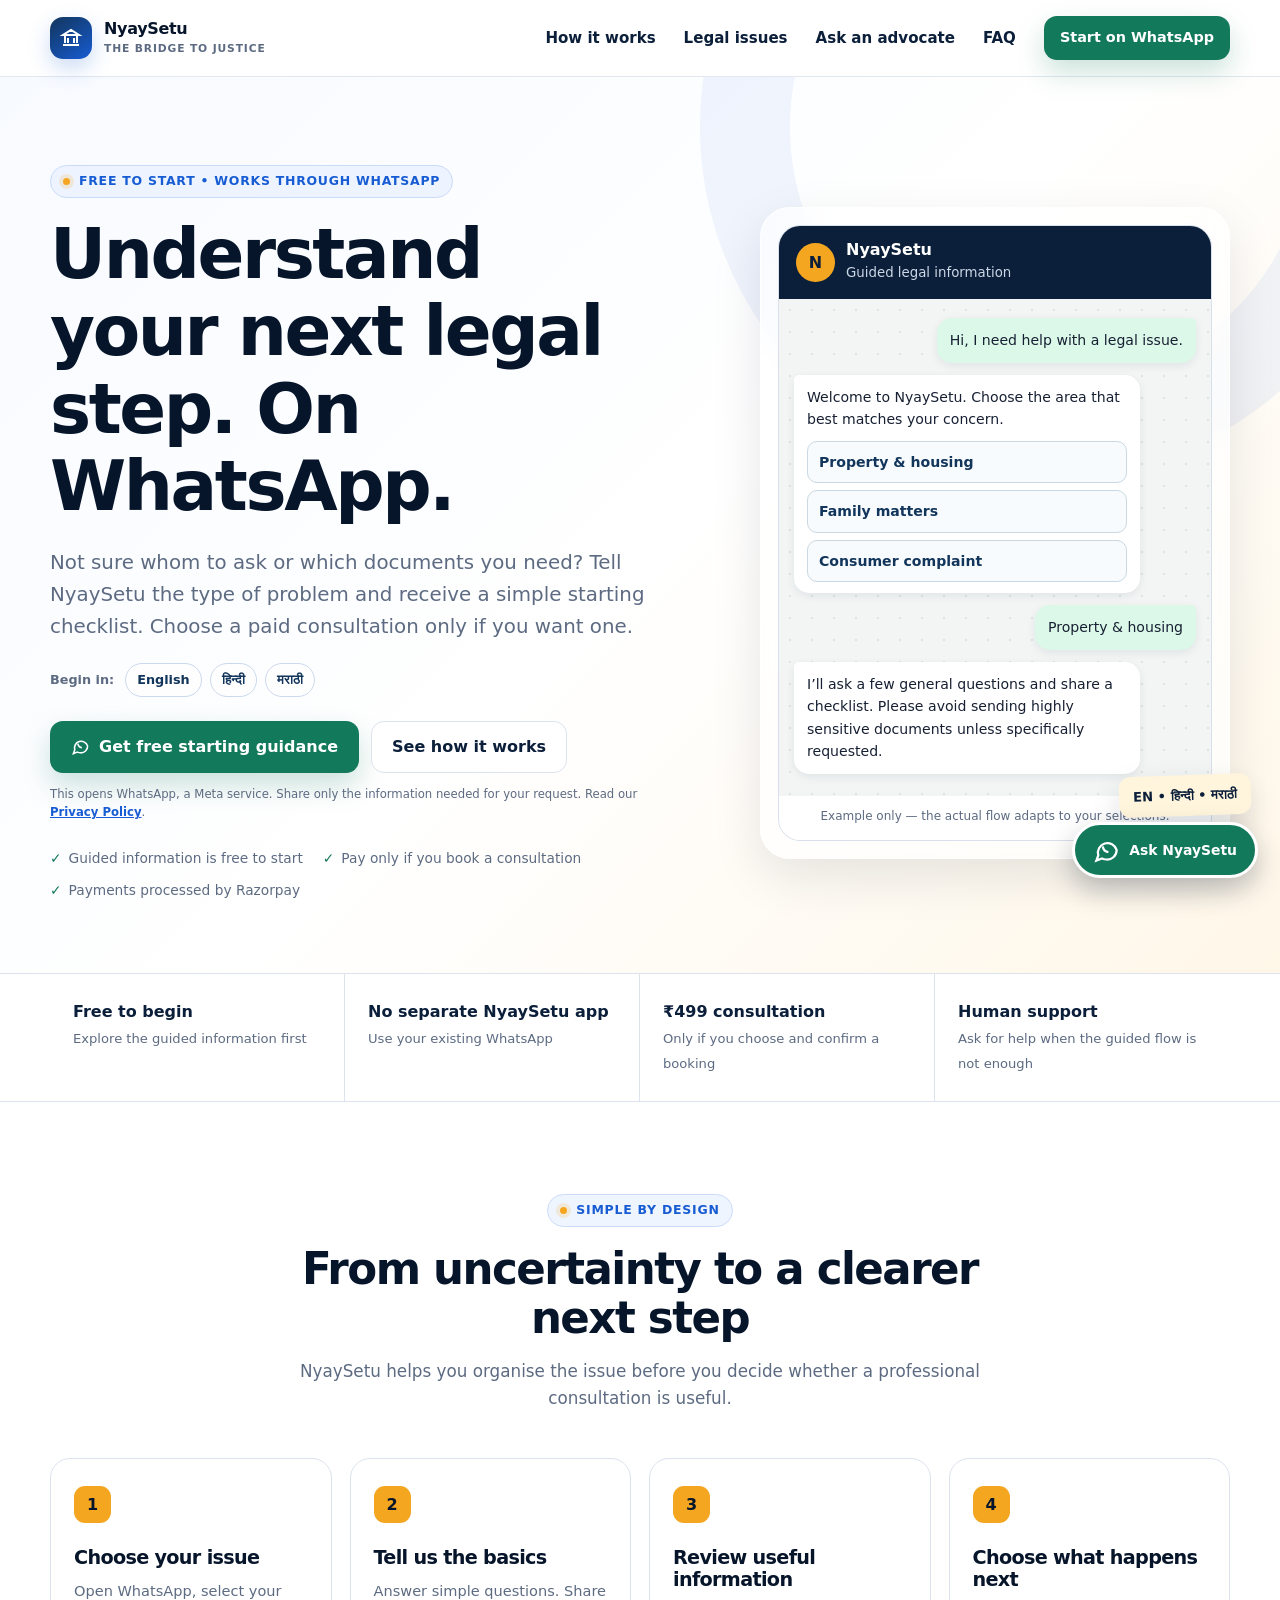
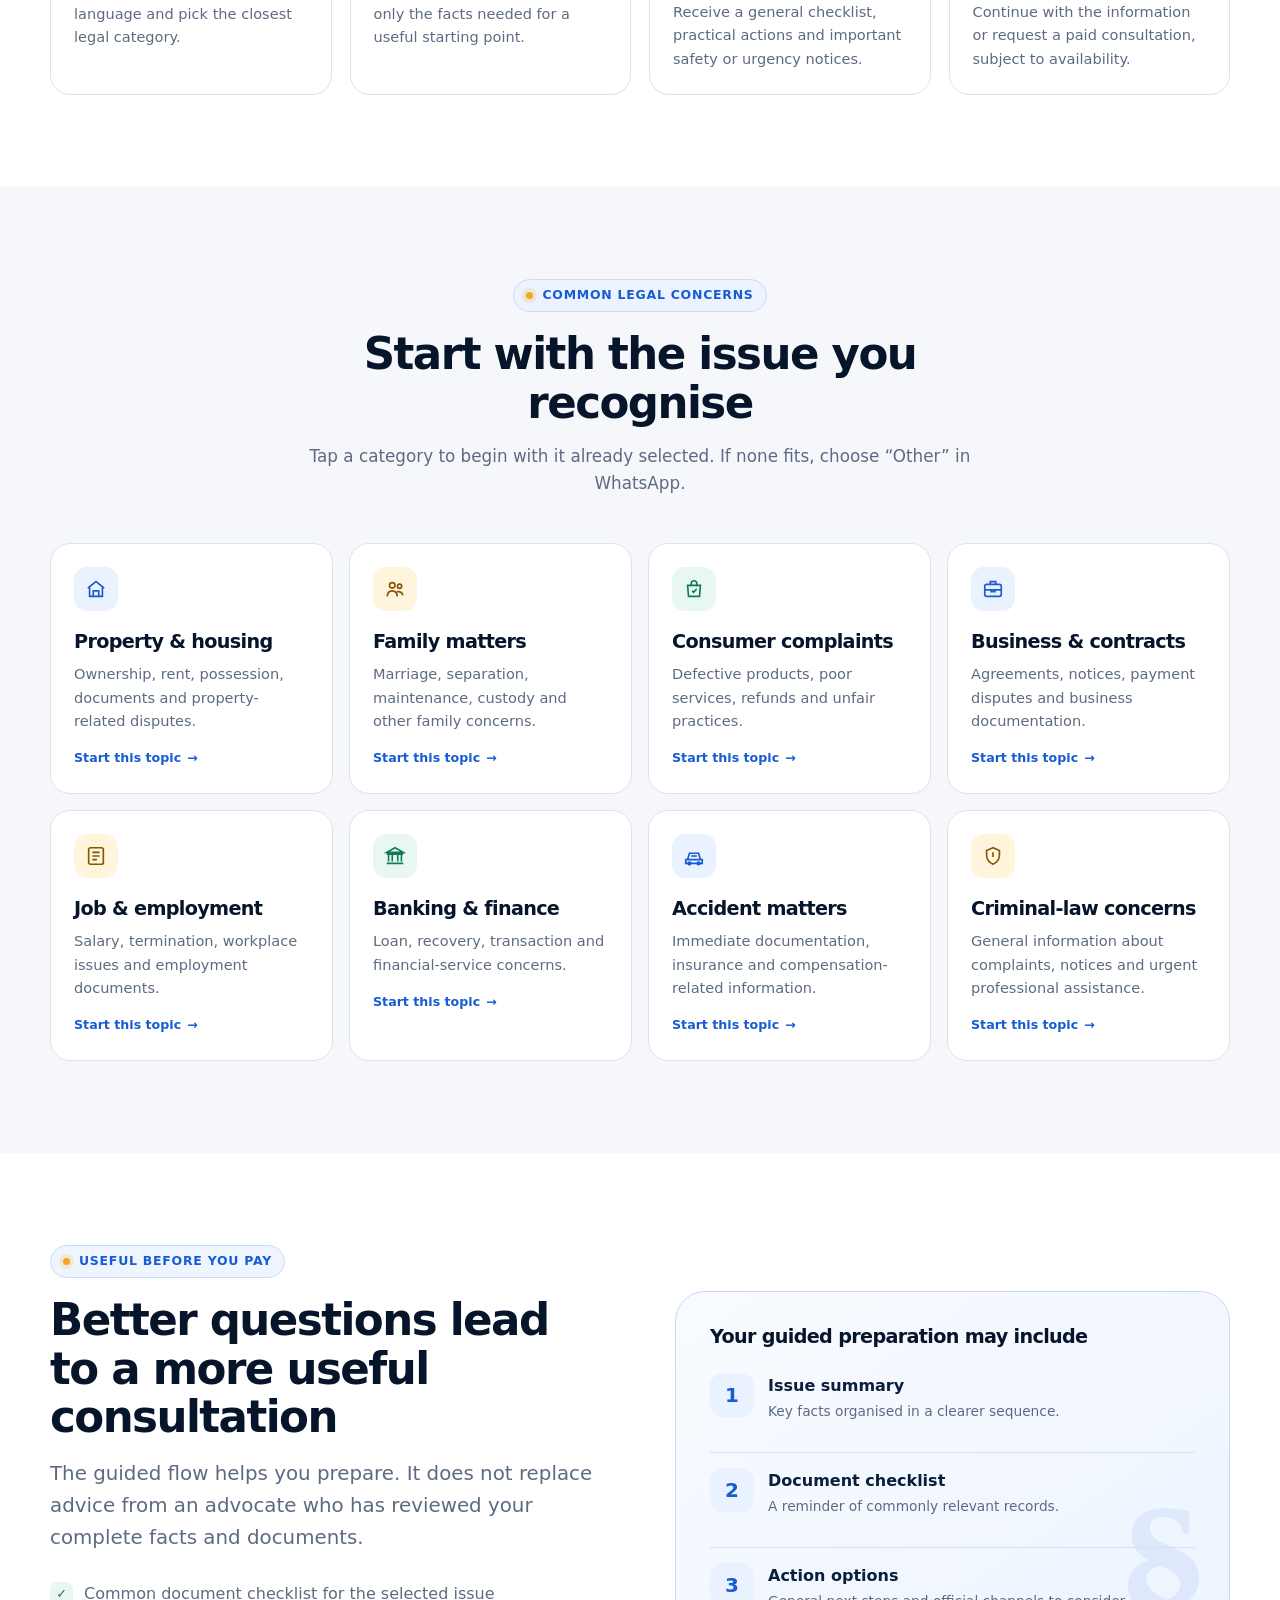
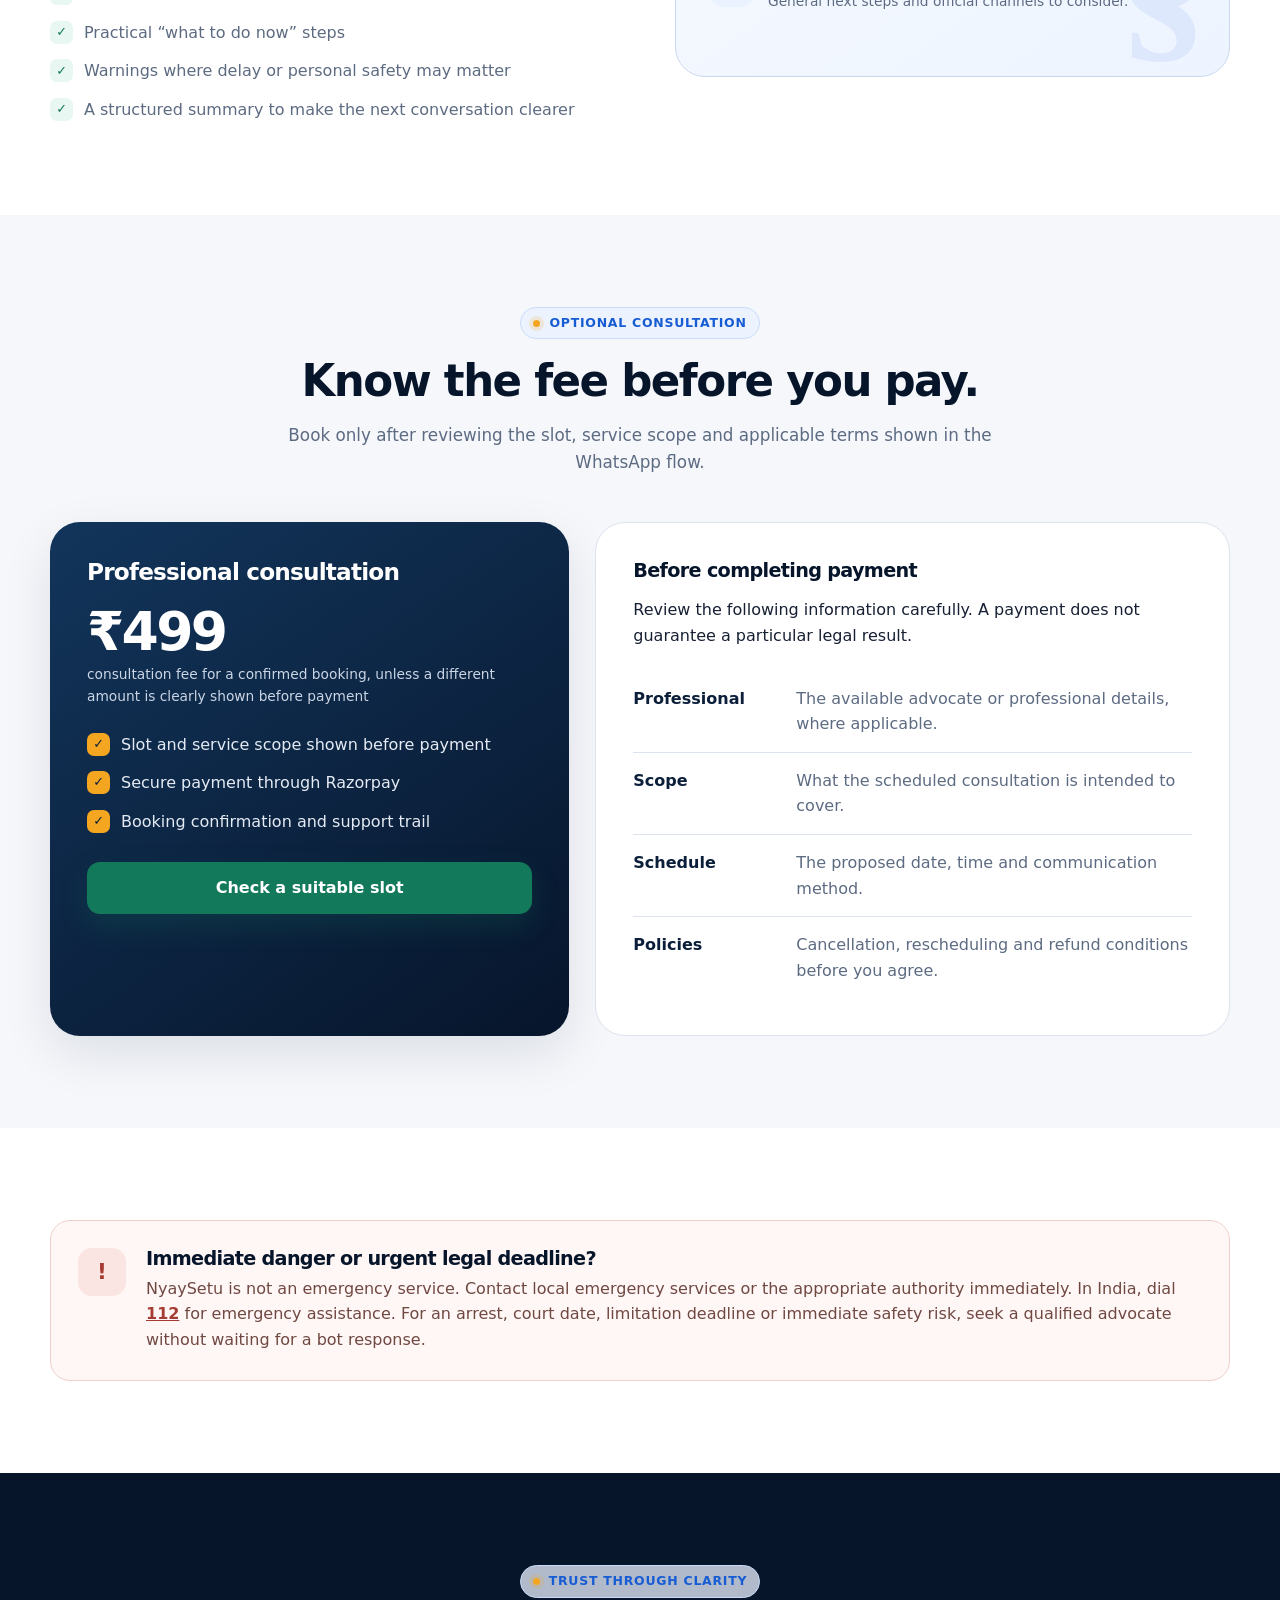
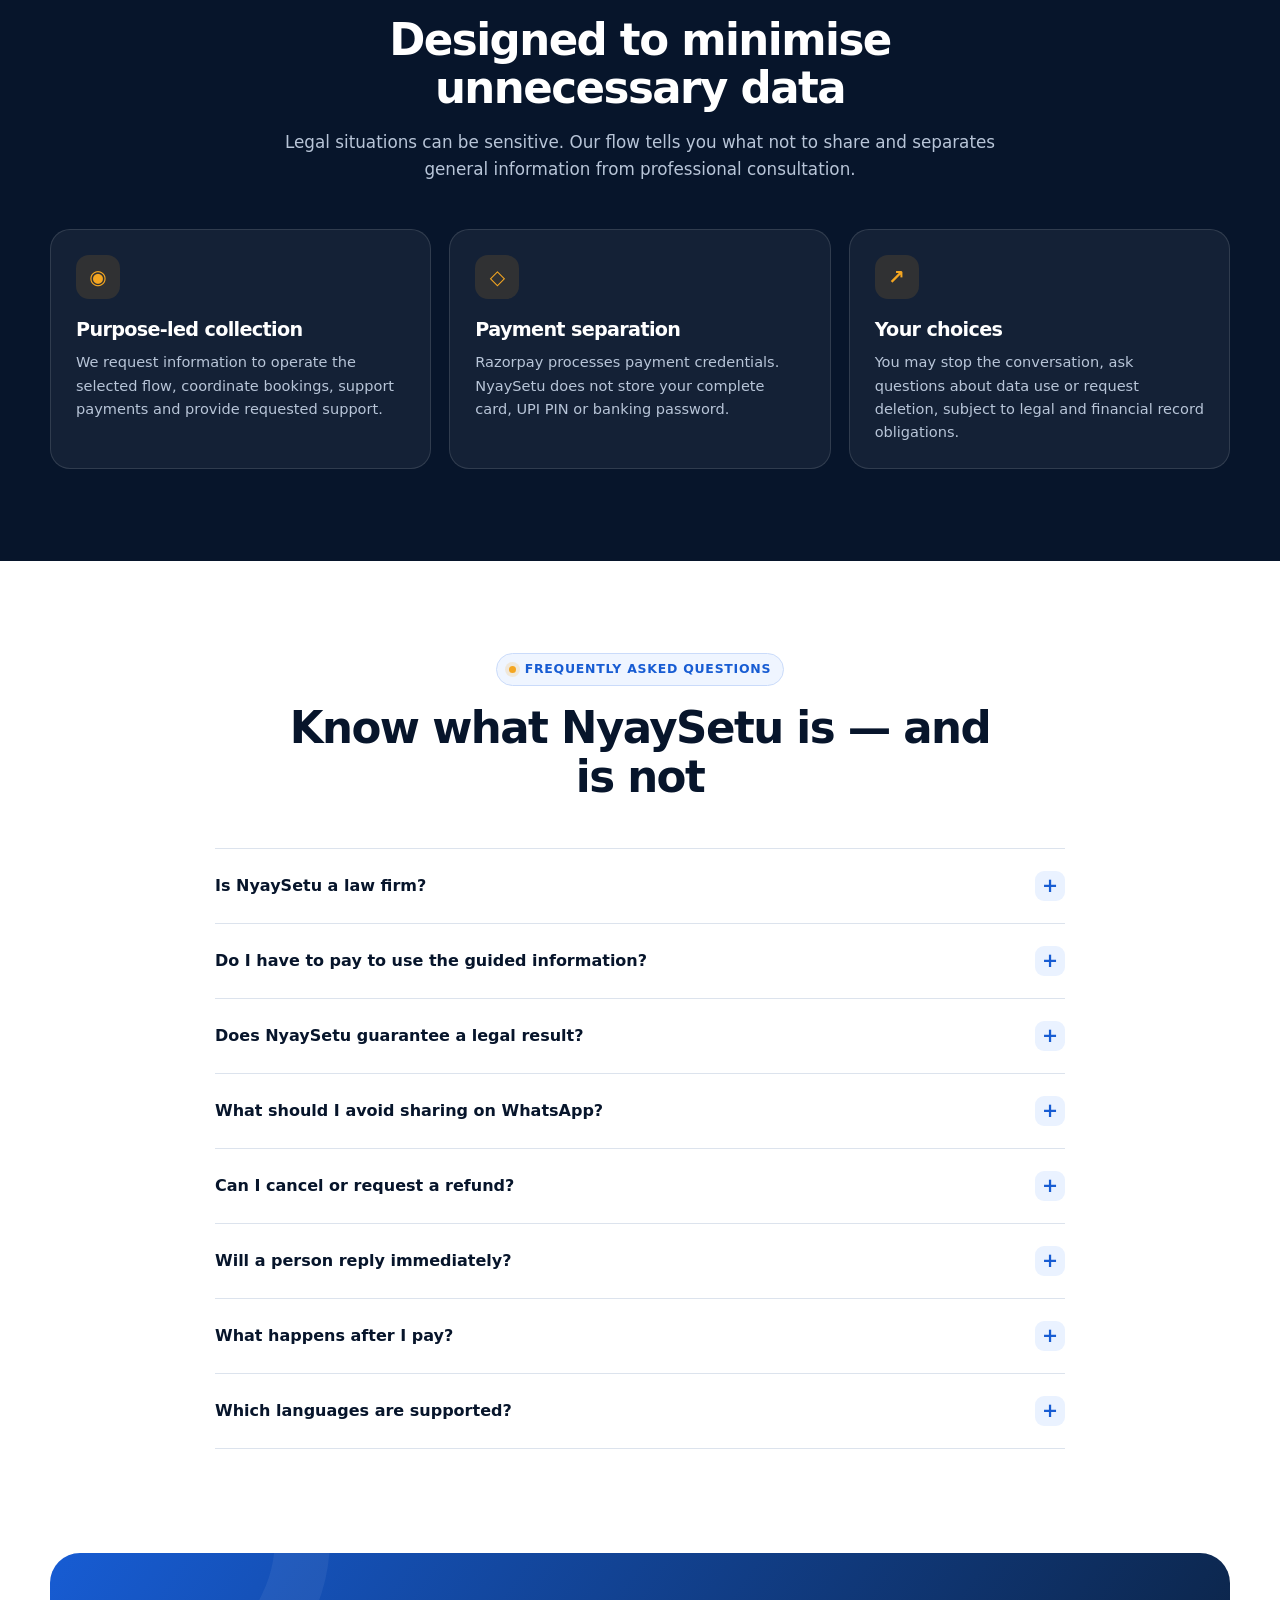
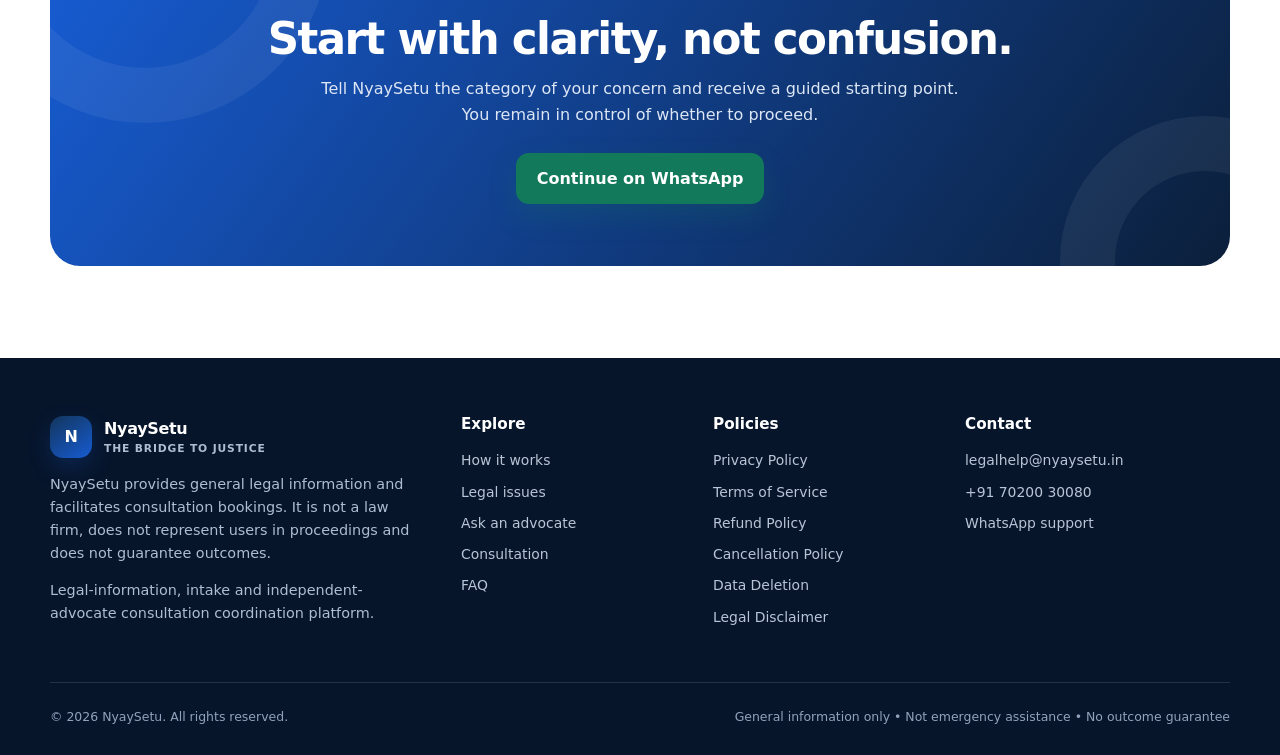
==== commit 0c87dc79: "Add files via upload Remove personal information from public website and policies" ====
--- a/index.html
+++ b/index.html
@@ -26,25 +26,12 @@
     "@type": "Organization",
     "name": "NyaySetu",
     "legalName": "NyaySetu",
-    "identifier": "UDYAM-MH-26-0991801",
     "url": "https://nyaysetu.in/",
     "logo": "https://nyaysetu.in/apple-touch-icon.png",
     "description": "A legal-information and consultation-coordination platform serving users through guided digital journeys.",
     "areaServed": "IN",
     "email": "legalhelp@nyaysetu.in",
     "telephone": "+91-7020030080",
-    "address": {
-      "@type": "PostalAddress",
-      "streetAddress": "E-306, Spring Valley, Sr. No. 134, near Balaji Temple, Pune–Alandi Road, Wadmukhwadi",
-      "addressLocality": "Pimpri-Chinchwad",
-      "addressRegion": "Maharashtra",
-      "postalCode": "412105",
-      "addressCountry": "IN"
-    },
-    "founder": {
-      "@type": "Person",
-      "name": "Prashant Keshav Khaire"
-    },
     "contactPoint": {
       "@type": "ContactPoint",
       "contactType": "customer support",
@@ -284,11 +271,11 @@
       <div class="footer-brand">
         <a class="brand" href="index.html"><span class="brand-mark" aria-hidden="true">N</span><span class="brand-copy">NyaySetu<small>The Bridge to Justice</small></span></a>
         <p>NyaySetu provides general legal information and facilitates consultation bookings. It is not a law firm, does not represent users in proceedings and does not guarantee outcomes.</p>
-        <p>Operated as a sole proprietorship by Prashant Keshav Khaire.<br>Udyam Registration: UDYAM-MH-26-0991801</p>
+        <p>Legal-information, intake and independent-advocate consultation coordination platform.</p>
       </div>
       <div class="footer-col"><h3>Explore</h3><a href="#how-it-works">How it works</a><a href="#issues">Legal issues</a><a href="ask-an-advocate.html">Ask an advocate</a><a href="#consultation">Consultation</a><a href="#faq">FAQ</a></div>
       <div class="footer-col"><h3>Policies</h3><a href="privacy-policy.html">Privacy Policy</a><a href="terms-and-conditions.html">Terms of Service</a><a href="refund-policy.html">Refund Policy</a><a href="cancellation-policy.html">Cancellation Policy</a><a href="data-deletion.html">Data Deletion</a><a href="legal-disclaimer.html">Legal Disclaimer</a></div>
-      <div class="footer-col"><h3>Contact</h3><a href="mailto:legalhelp@nyaysetu.in">legalhelp@nyaysetu.in</a><a href="tel:+917020030080">+91 70200 30080</a><span>Pimpri-Chinchwad, Pune, Maharashtra 412105, India</span><a href="https://wa.me/917020030080" target="_blank" rel="noopener">WhatsApp support</a></div>
+      <div class="footer-col"><h3>Contact</h3><a href="mailto:legalhelp@nyaysetu.in">legalhelp@nyaysetu.in</a><a href="tel:+917020030080">+91 70200 30080</a><a href="https://wa.me/917020030080" target="_blank" rel="noopener">WhatsApp support</a></div>
     </div>
     <div class="footer-bottom container"><span>© <span data-year>2026</span> NyaySetu. All rights reserved.</span><span>General information only • Not emergency assistance • No outcome guarantee</span></div>
   </footer>
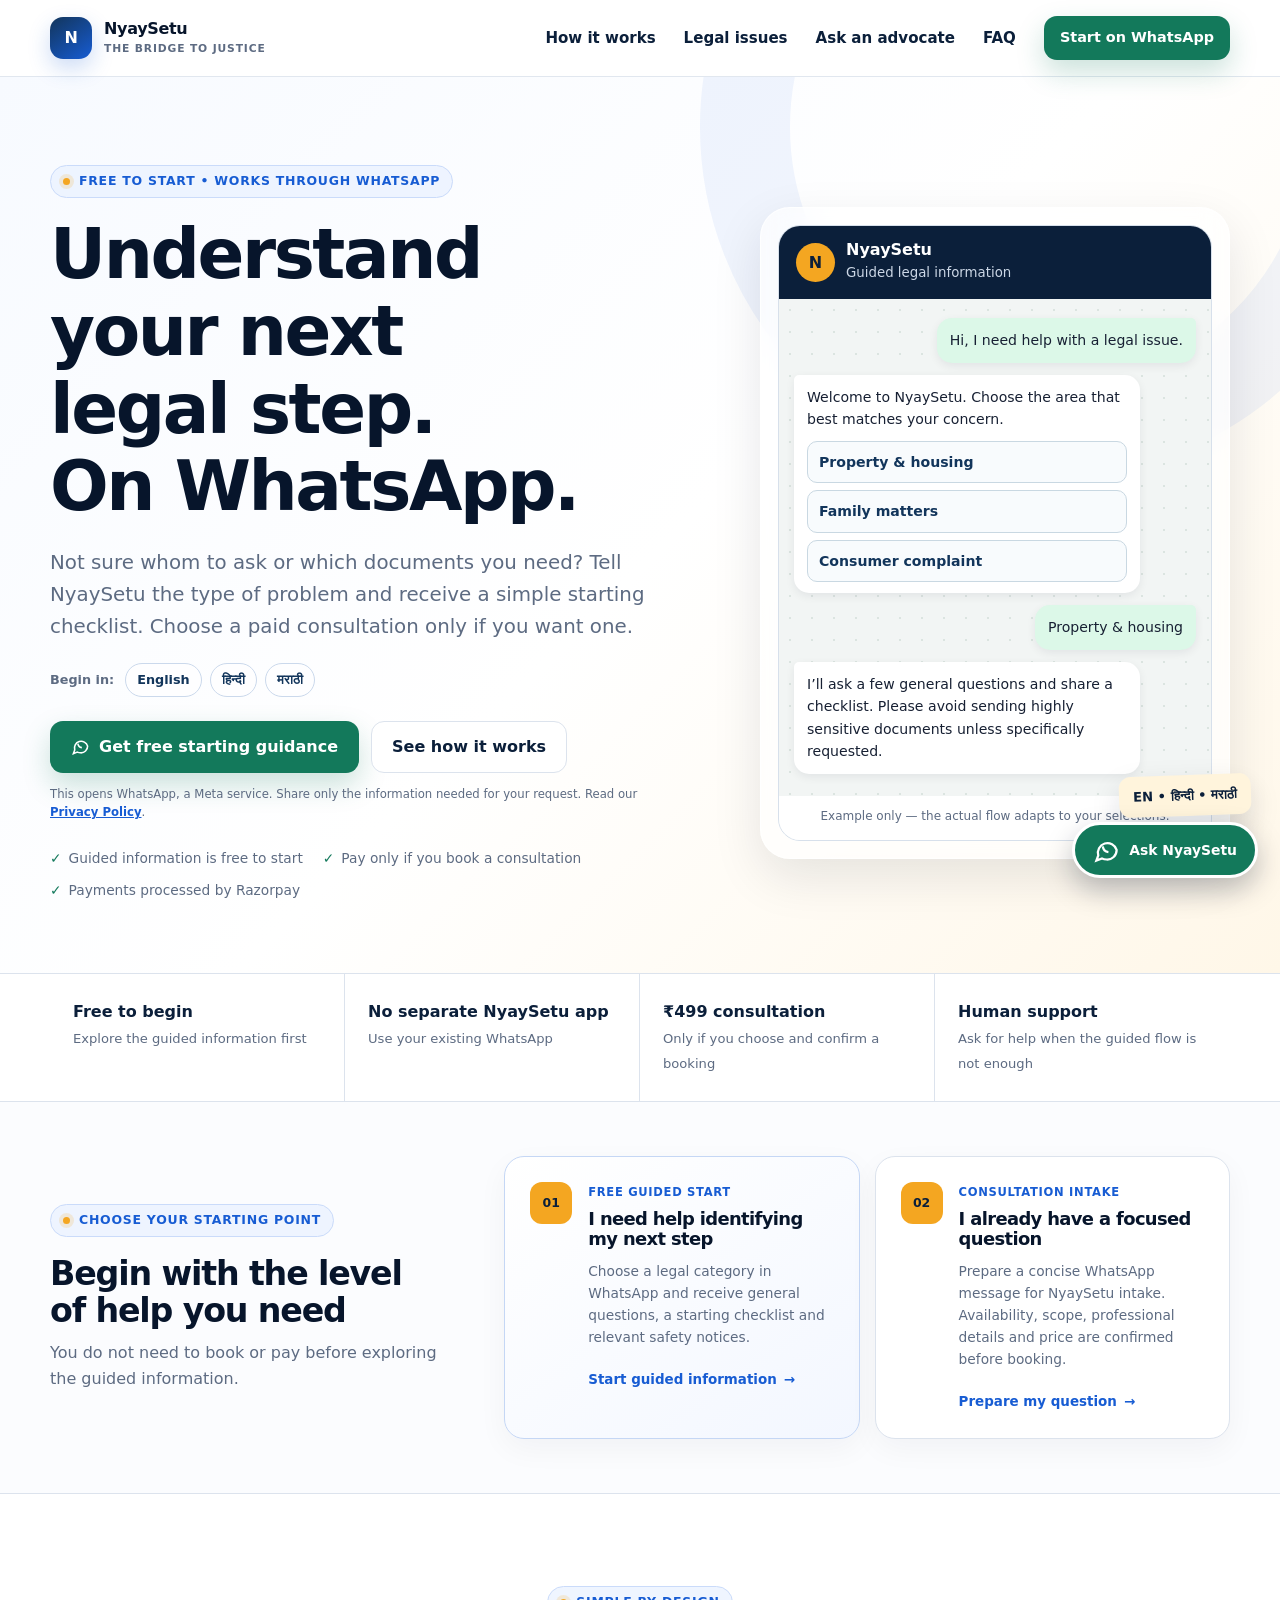
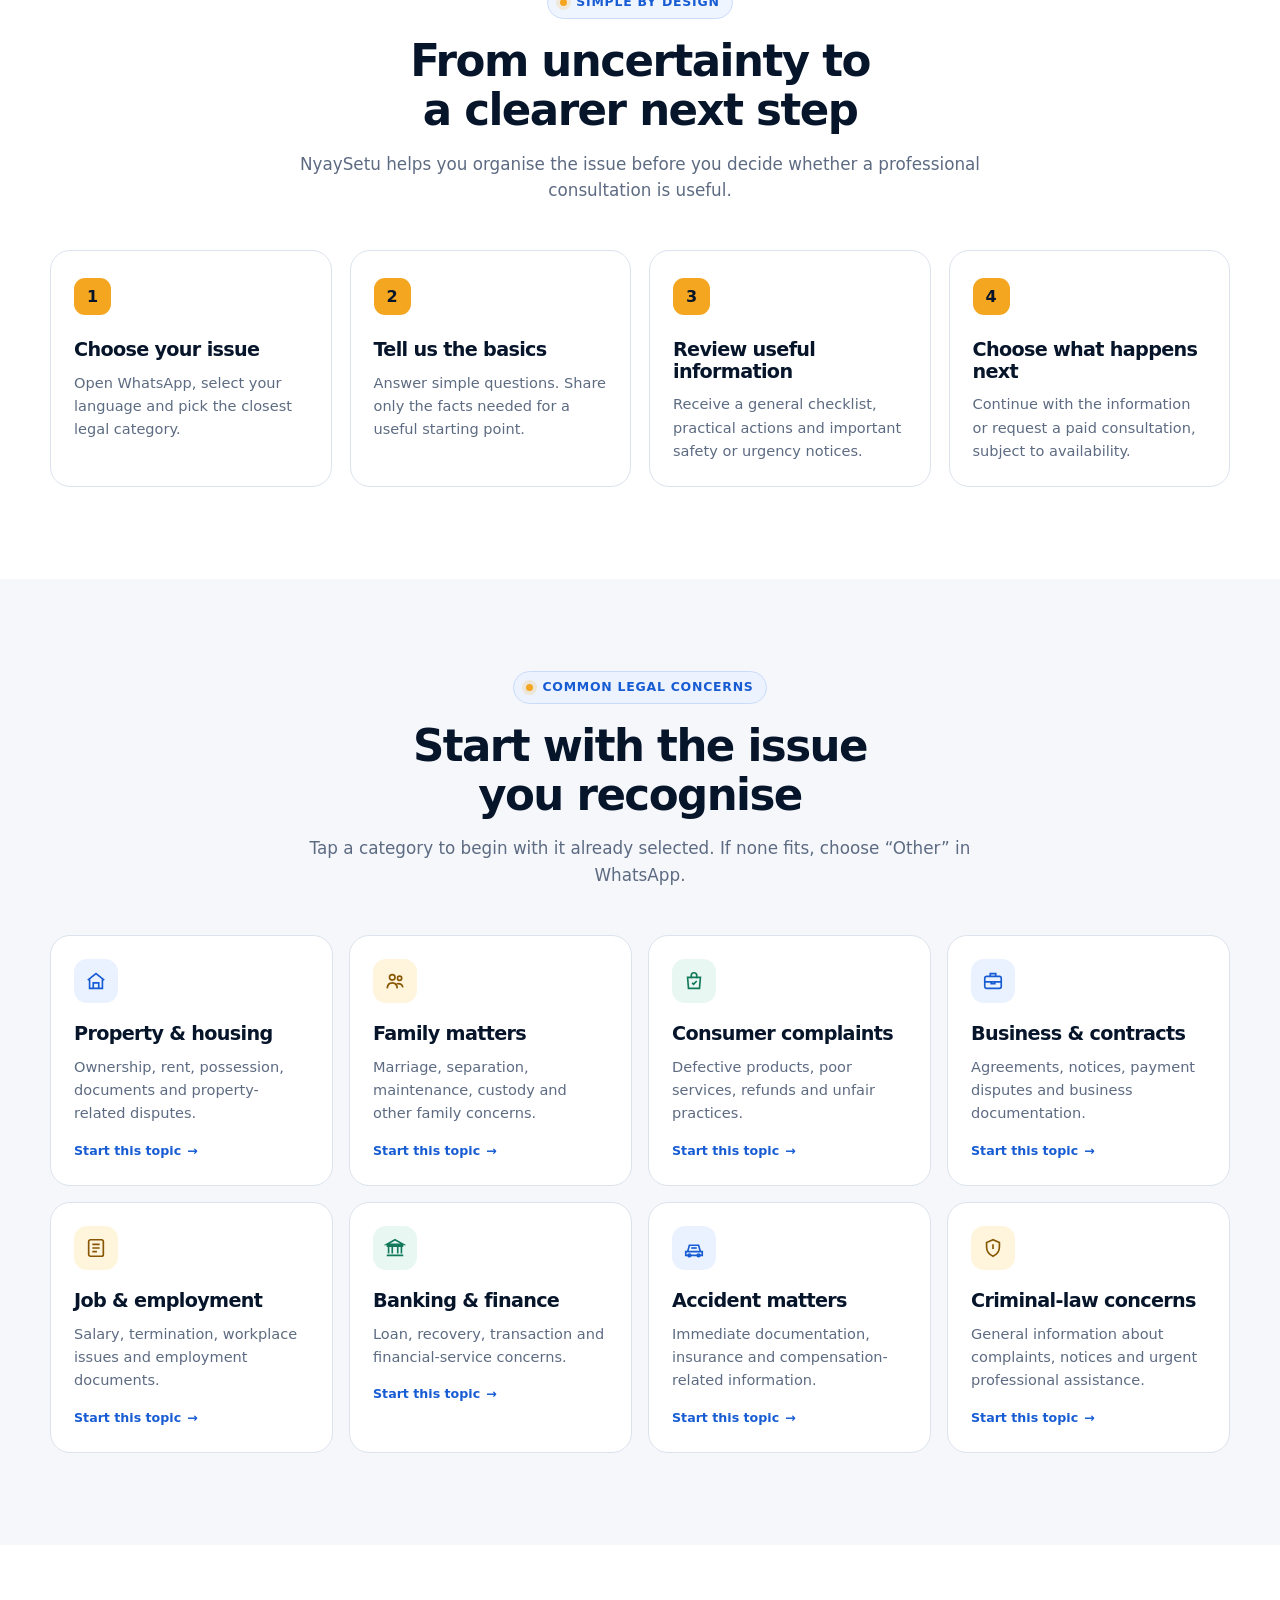
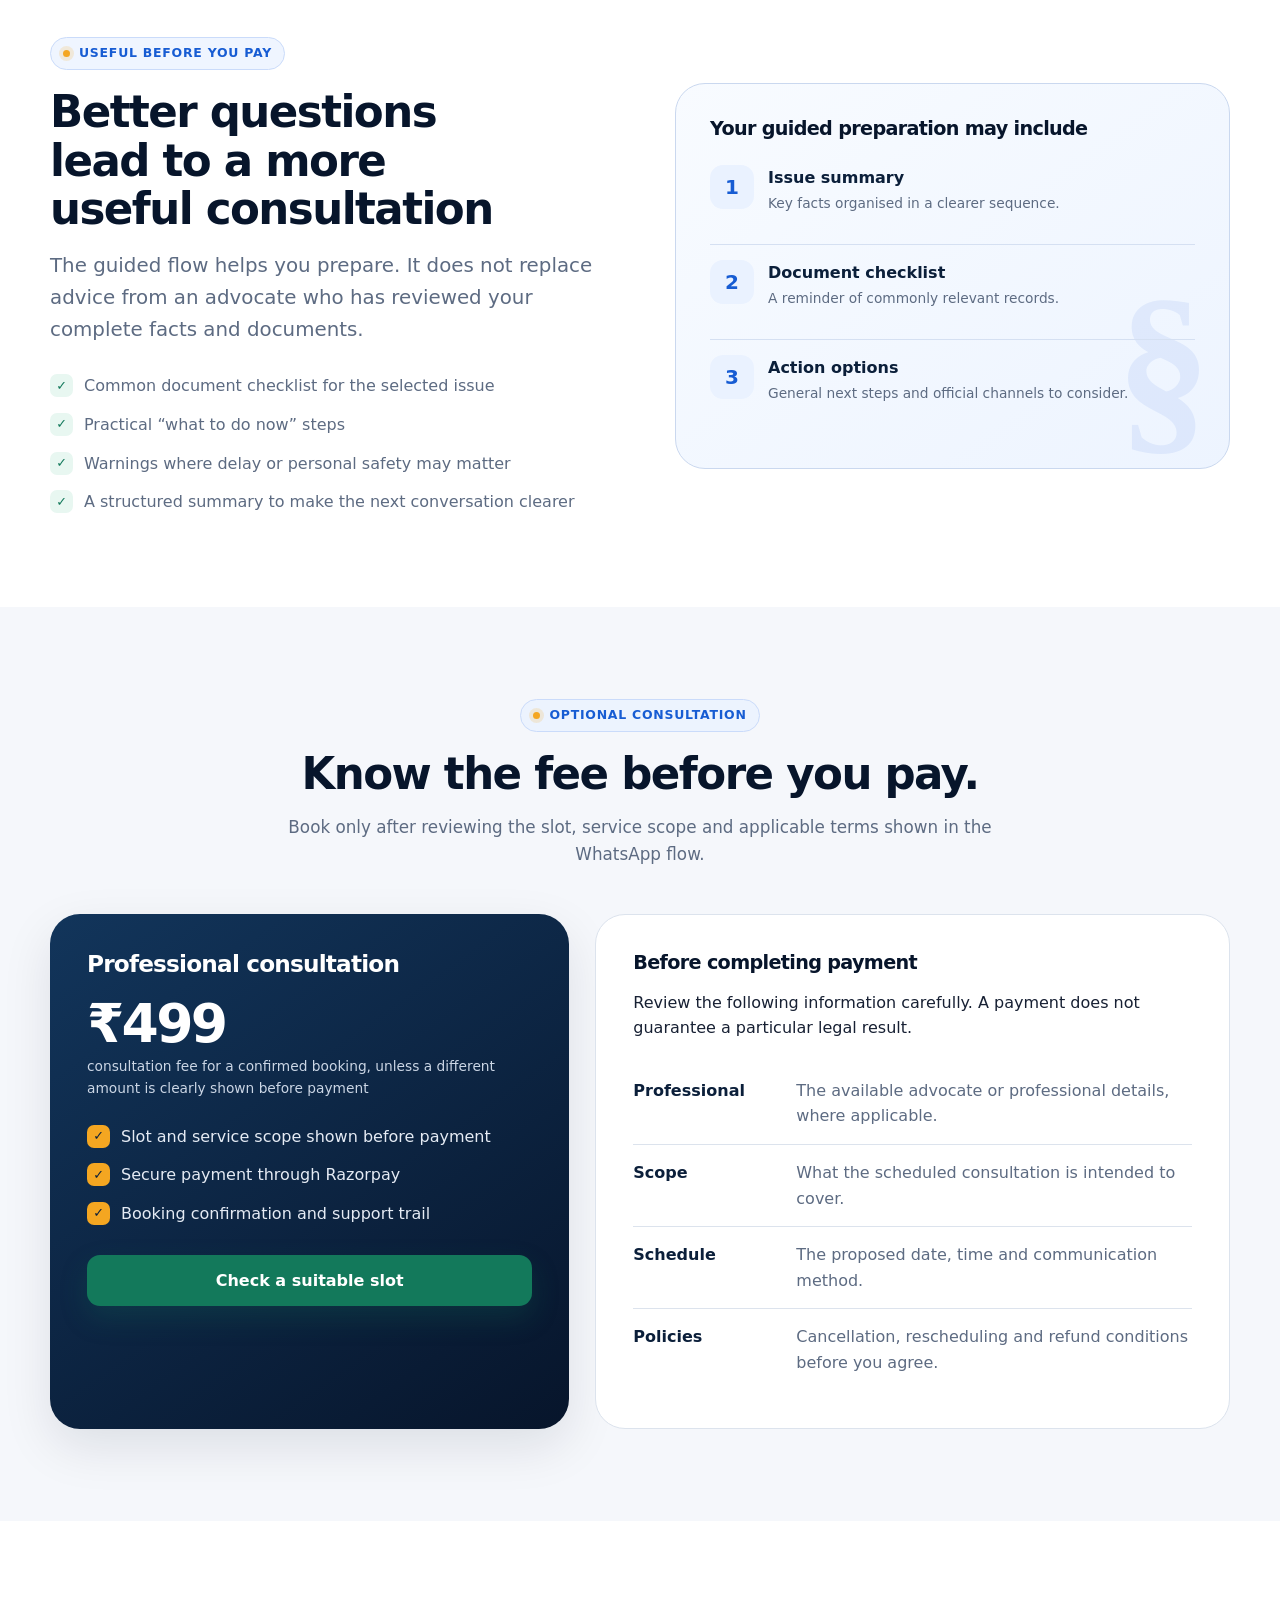
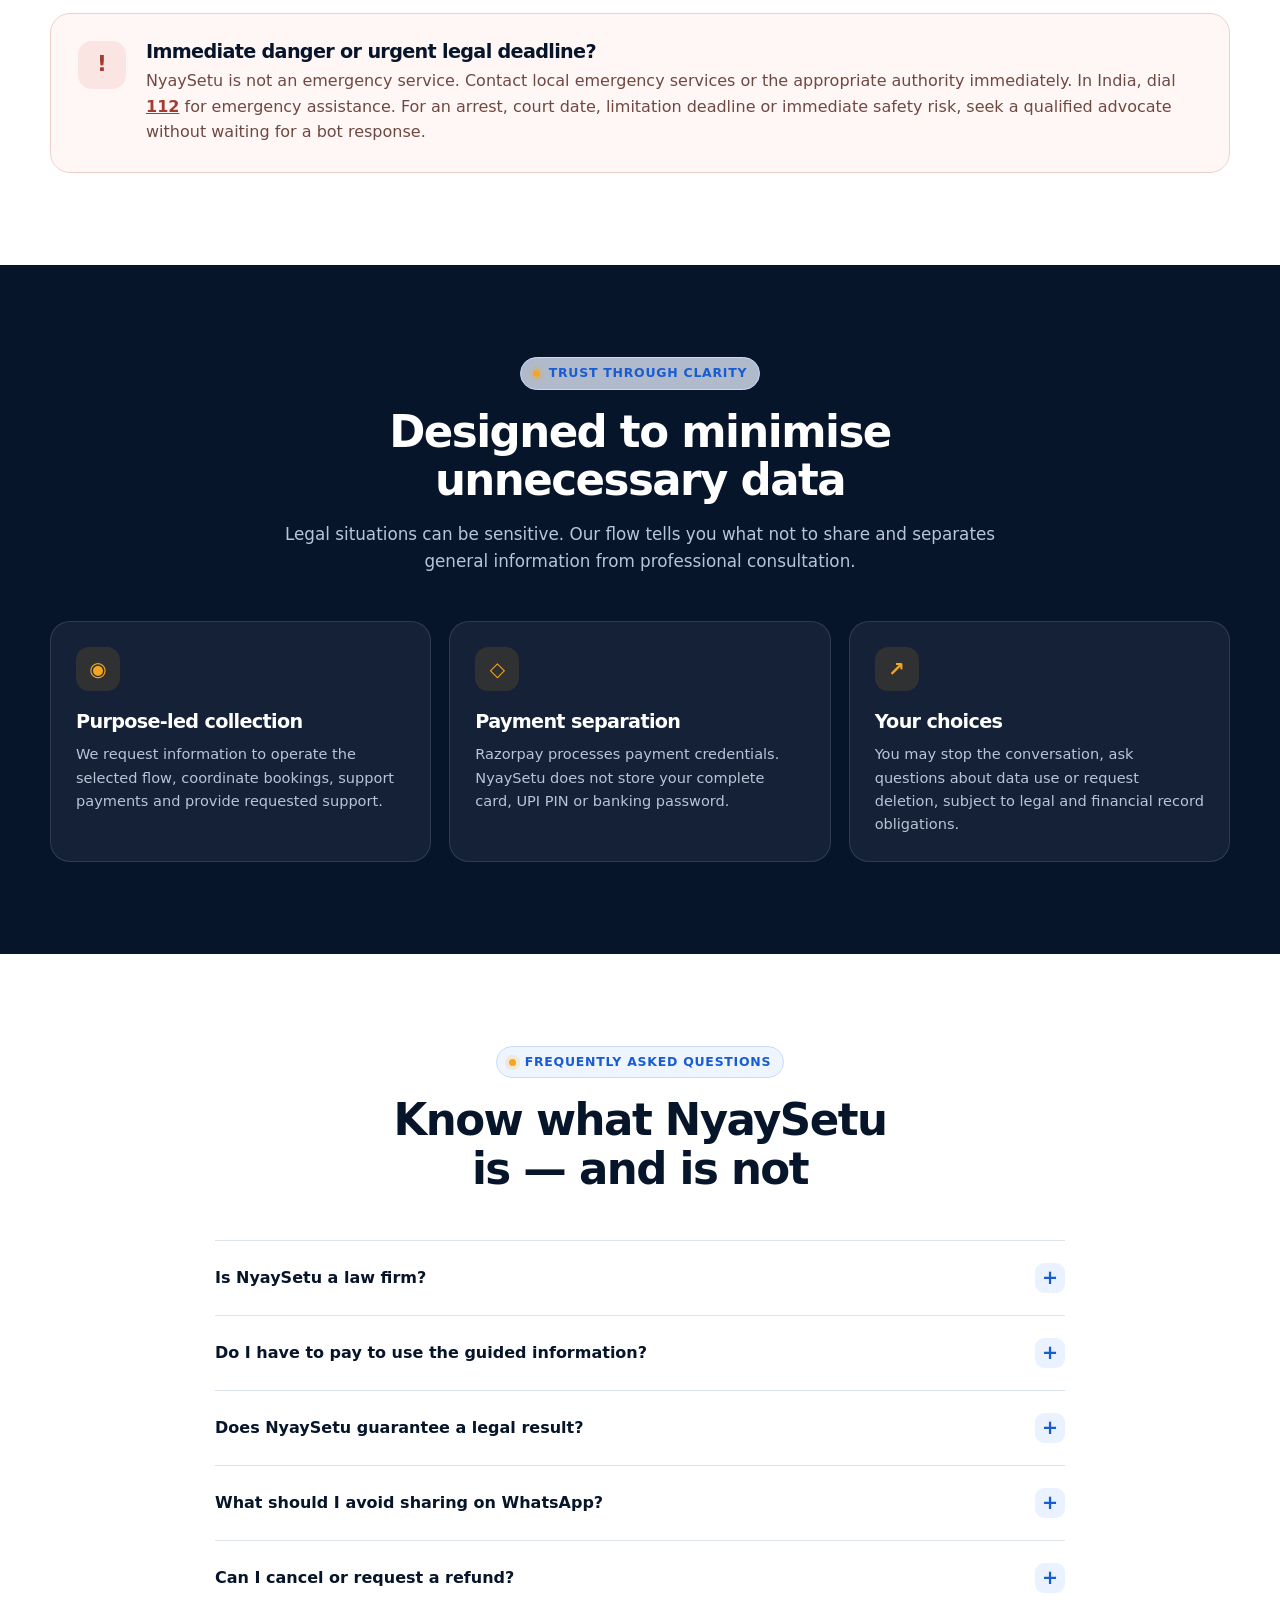
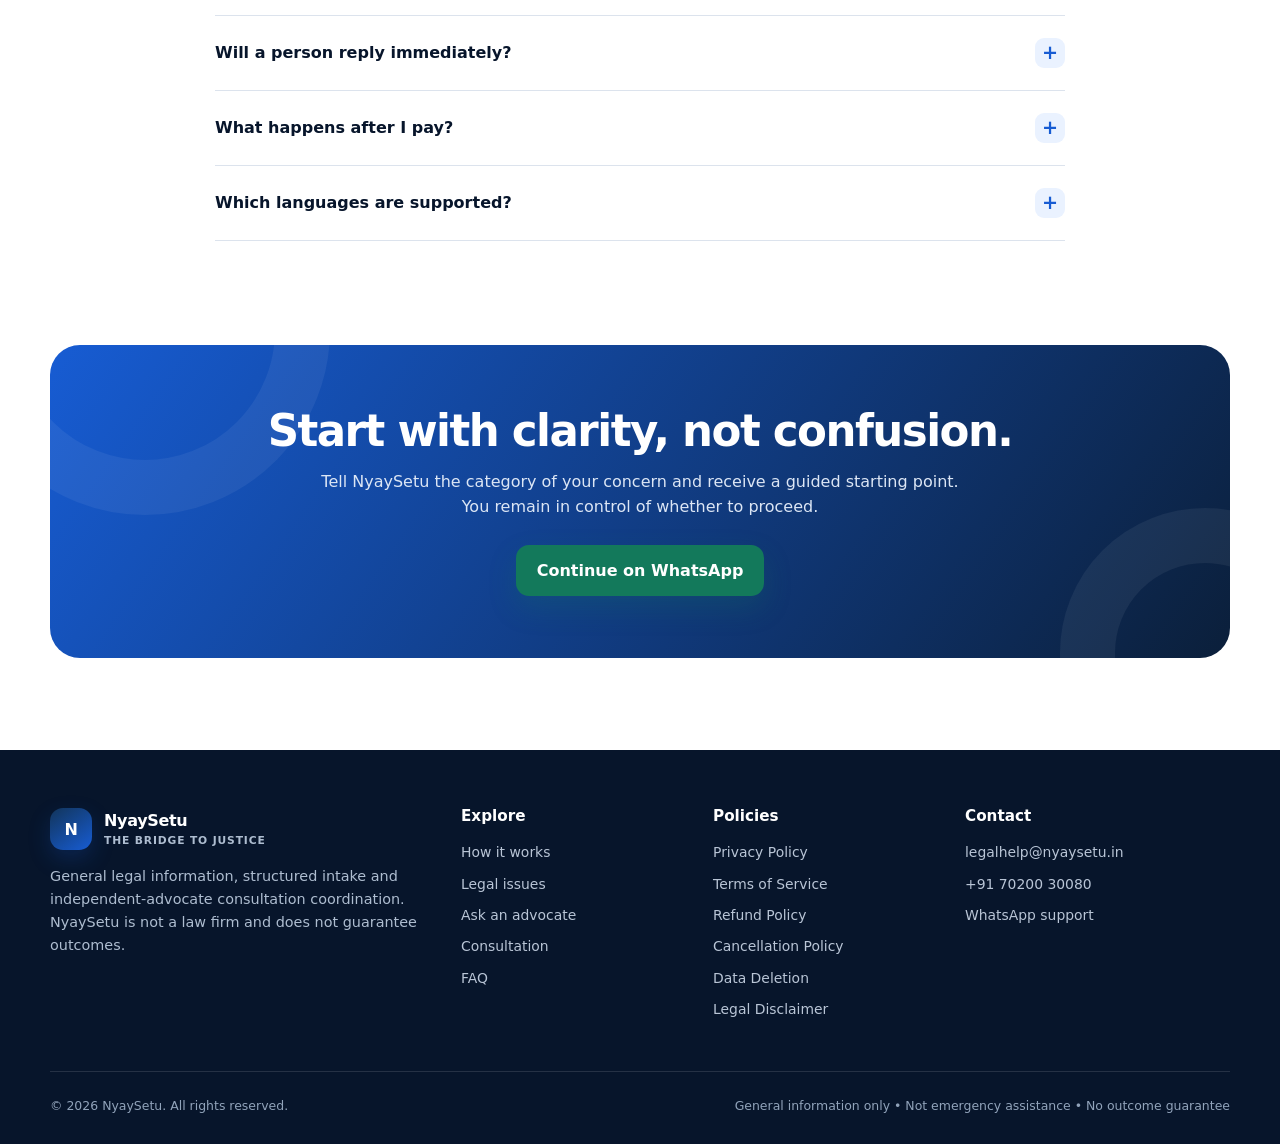
==== commit da6d91eb: "Add files via upload Refine professional website experience (R8)" ====
--- a/index.html
+++ b/index.html
@@ -59,9 +59,7 @@
   <header class="site-header">
     <nav class="nav container" aria-label="Primary navigation">
       <a class="brand" href="index.html" aria-label="NyaySetu home">
-        <span class="brand-mark" aria-hidden="true">
-          <svg viewBox="0 0 24 24" fill="none" stroke="currentColor" stroke-width="2"><path d="M4 19h16M6 17V9m12 8V9M4 9h16L12 4 4 9Zm5 8v-5m6 5v-5"/></svg>
-        </span>
+        <span class="brand-mark" aria-hidden="true">N</span>
         <span class="brand-copy">NyaySetu<small>The Bridge to Justice</small></span>
       </a>
       <button class="menu-button" type="button" aria-label="Open navigation" aria-expanded="false" aria-controls="site-menu"><span></span></button>
@@ -78,7 +76,7 @@
   <main id="main">
     <section class="hero">
       <div class="hero-grid container">
-        <div>
+        <div class="hero-copy">
           <span class="eyebrow">Free to start • Works through WhatsApp</span>
           <h1>Understand your next legal step. On WhatsApp.</h1>
           <p class="hero-lead">Not sure whom to ask or which documents you need? Tell NyaySetu the type of problem and receive a simple starting checklist. Choose a paid consultation only if you want one.</p>
@@ -132,6 +130,36 @@
       </div>
     </div>
 
+    <section class="journey-section" aria-labelledby="choose-path-title">
+      <div class="container journey-wrap">
+        <div class="journey-heading">
+          <span class="eyebrow">Choose your starting point</span>
+          <h2 id="choose-path-title">Begin with the level of help you need</h2>
+          <p>You do not need to book or pay before exploring the guided information.</p>
+        </div>
+        <div class="journey-options">
+          <article class="journey-card journey-card-primary">
+            <span class="journey-number" aria-hidden="true">01</span>
+            <div>
+              <span class="journey-label">Free guided start</span>
+              <h3>I need help identifying my next step</h3>
+              <p>Choose a legal category in WhatsApp and receive general questions, a starting checklist and relevant safety notices.</p>
+              <a class="text-link" href="https://wa.me/917020030080?text=Hi%20NyaySetu%2C%20please%20help%20me%20start%20with%20guided%20legal%20information." target="_blank" rel="noopener">Start guided information <span aria-hidden="true">→</span></a>
+            </div>
+          </article>
+          <article class="journey-card">
+            <span class="journey-number" aria-hidden="true">02</span>
+            <div>
+              <span class="journey-label">Consultation intake</span>
+              <h3>I already have a focused question</h3>
+              <p>Prepare a concise WhatsApp message for NyaySetu intake. Availability, scope, professional details and price are confirmed before booking.</p>
+              <a class="text-link" href="ask-an-advocate.html">Prepare my question <span aria-hidden="true">→</span></a>
+            </div>
+          </article>
+        </div>
+      </div>
+    </section>
+
     <section class="section" id="how-it-works">
       <div class="container">
         <div class="section-head">
@@ -270,8 +298,7 @@
     <div class="footer-grid container">
       <div class="footer-brand">
         <a class="brand" href="index.html"><span class="brand-mark" aria-hidden="true">N</span><span class="brand-copy">NyaySetu<small>The Bridge to Justice</small></span></a>
-        <p>NyaySetu provides general legal information and facilitates consultation bookings. It is not a law firm, does not represent users in proceedings and does not guarantee outcomes.</p>
-        <p>Legal-information, intake and independent-advocate consultation coordination platform.</p>
+        <p>General legal information, structured intake and independent-advocate consultation coordination. NyaySetu is not a law firm and does not guarantee outcomes.</p>
       </div>
       <div class="footer-col"><h3>Explore</h3><a href="#how-it-works">How it works</a><a href="#issues">Legal issues</a><a href="ask-an-advocate.html">Ask an advocate</a><a href="#consultation">Consultation</a><a href="#faq">FAQ</a></div>
       <div class="footer-col"><h3>Policies</h3><a href="privacy-policy.html">Privacy Policy</a><a href="terms-and-conditions.html">Terms of Service</a><a href="refund-policy.html">Refund Policy</a><a href="cancellation-policy.html">Cancellation Policy</a><a href="data-deletion.html">Data Deletion</a><a href="legal-disclaimer.html">Legal Disclaimer</a></div>
--- a/styles.css
+++ b/styles.css
@@ -41,7 +41,8 @@
 .skip-link { position: fixed; top: 10px; left: 10px; z-index: 999; transform: translateY(-160%); padding: 10px 14px; color: var(--white); background: var(--navy-950); border-radius: 8px; }
 .skip-link:focus { transform: none; }
 
-.site-header { position: sticky; top: 0; z-index: 80; border-bottom: 1px solid rgba(220, 227, 237, .85); background: rgba(255,255,255,.94); backdrop-filter: blur(16px); }
+.site-header { position: sticky; top: 0; z-index: 80; border-bottom: 1px solid rgba(220, 227, 237, .85); background: rgba(255,255,255,.94); backdrop-filter: blur(16px); transition: box-shadow .2s ease, background .2s ease; }
+.site-header.scrolled { background: rgba(255,255,255,.98); box-shadow: 0 8px 24px rgba(7,21,43,.07); }
 .nav { min-height: 76px; display: flex; align-items: center; justify-content: space-between; gap: 24px; }
 .brand { display: inline-flex; align-items: center; gap: 12px; color: var(--navy-950); text-decoration: none; font-weight: 800; letter-spacing: -.02em; }
 .brand-mark { width: 42px; height: 42px; display: grid; place-items: center; border-radius: 13px; color: var(--white); background: linear-gradient(145deg, var(--navy-800), var(--blue-700)); box-shadow: 0 9px 22px rgba(23,92,211,.22); }
@@ -51,6 +52,7 @@
 .nav-links { display: flex; align-items: center; gap: 28px; }
 .nav-links > a:not(.button) { color: var(--navy-900); text-decoration: none; font-size: .94rem; font-weight: 650; }
 .nav-links > a:not(.button):hover { color: var(--blue-700); }
+.nav-links > a[aria-current="page"] { color: var(--blue-700); }
 .menu-button { display: none; width: 44px; height: 44px; padding: 0; border: 1px solid var(--line); border-radius: 12px; background: var(--white); color: var(--navy-900); }
 .menu-button span, .menu-button::before, .menu-button::after { content: ""; display: block; width: 21px; height: 2px; margin: 5px auto; background: currentColor; transition: .2s ease; }
 
@@ -70,6 +72,7 @@
 .eyebrow { max-width: 100%; display: inline-flex; align-items: center; gap: 9px; margin-bottom: 18px; padding: 7px 12px; border: 1px solid #cadbfa; border-radius: 999px; color: var(--blue-700); background: rgba(234,242,255,.75); font-size: .78rem; font-weight: 800; letter-spacing: .06em; line-height: 1.35; text-transform: uppercase; }
 .eyebrow::before { content: ""; width: 7px; height: 7px; border-radius: 50%; background: var(--saffron); box-shadow: 0 0 0 4px rgba(244,166,33,.17); }
 h1, h2, h3 { margin-top: 0; color: var(--navy-950); line-height: 1.12; letter-spacing: -.035em; }
+h1, h2 { text-wrap: balance; }
 h1 { max-width: 740px; margin-bottom: 22px; font-size: clamp(2.7rem, 5.4vw, 5.2rem); }
 h2 { margin-bottom: 16px; font-size: clamp(2rem, 3.4vw, 3.15rem); }
 h3 { margin-bottom: 10px; font-size: 1.2rem; }
@@ -104,6 +107,22 @@
 .trust-item:last-child { border-right: 0; }
 .trust-item strong { display: block; color: var(--navy-900); font-size: 1rem; }
 .trust-item span { color: var(--muted); font-size: .82rem; }
+
+.journey-section { padding: 54px 0; border-bottom: 1px solid var(--line); background: #fbfcfe; }
+.journey-wrap { display: grid; grid-template-columns: .72fr 1.28fr; align-items: center; gap: 46px; }
+.journey-heading h2 { margin-bottom: 11px; font-size: clamp(1.75rem, 2.6vw, 2.45rem); }
+.journey-heading p { margin: 0; color: var(--muted); }
+.journey-options { display: grid; grid-template-columns: repeat(2, 1fr); gap: 15px; }
+.journey-card { min-height: 245px; display: grid; grid-template-columns: 42px 1fr; gap: 16px; padding: 25px; border: 1px solid var(--line); border-radius: var(--radius); background: var(--white); box-shadow: 0 10px 30px rgba(7,21,43,.045); }
+.journey-card-primary { border-color: #c5d7f5; background: linear-gradient(145deg, #fff, #f3f7ff); }
+.journey-number { width: 42px; height: 42px; display: grid; place-items: center; border-radius: 12px; color: var(--navy-900); background: var(--saffron); font-size: .78rem; font-weight: 900; }
+.journey-label { display: block; margin: 1px 0 8px; color: var(--blue-700); font-size: .72rem; font-weight: 850; letter-spacing: .06em; text-transform: uppercase; }
+.journey-card h3 { font-size: 1.12rem; }
+.journey-card p { margin: 0 0 18px; color: var(--muted); font-size: .86rem; }
+.text-link { display: inline-flex; align-items: center; gap: 7px; color: var(--blue-700); font-size: .84rem; font-weight: 850; text-decoration: none; }
+.text-link:hover { color: var(--navy-800); }
+.text-link span { transition: transform .18s ease; }
+.text-link:hover span { transform: translateX(3px); }
 
 .section { padding: 92px 0; }
 .section-soft { background: var(--surface); }
@@ -250,13 +269,16 @@
 .form-submit { width: 100%; margin-top: 22px; }
 .form-privacy { margin: 14px 0 0; color: var(--muted); font-size: .74rem; }
 .form-status { min-height: 1.25em; margin: 10px 0 0; color: var(--green-dark); font-size: .8rem; font-weight: 750; }
+.whatsapp-handoff { display: grid; grid-template-columns: repeat(3, 1fr); gap: 8px; margin: 16px 0 0; padding: 0; color: var(--muted); list-style: none; }
+.whatsapp-handoff li { display: flex; align-items: center; gap: 7px; padding: 9px; border-radius: 10px; background: var(--surface); font-size: .72rem; font-weight: 700; }
+.whatsapp-handoff span { width: 20px; height: 20px; flex: 0 0 20px; display: grid; place-items: center; border-radius: 50%; color: var(--white); background: var(--blue-700); font-size: .65rem; }
 .three-steps { grid-template-columns: repeat(3, 1fr); }
 .section-dark .three-steps .step-card { border-color: rgba(255,255,255,.12); background: rgba(255,255,255,.055); }
 .section-dark .three-steps .step-card h3 { color: var(--white); }
 .section-dark .three-steps .step-card p { color: #b8c5d8; }
 
 @media (max-width: 980px) {
-  .hero-grid, .value-grid, .pricing-wrap, .question-layout { grid-template-columns: 1fr; gap: 45px; }
+  .hero-grid, .value-grid, .pricing-wrap, .question-layout, .journey-wrap { grid-template-columns: 1fr; gap: 45px; }
   .chat-shell { margin: 0 auto; }
   .steps, .categories { grid-template-columns: repeat(2, 1fr); }
   .trust-grid { grid-template-columns: repeat(2, 1fr); }
@@ -264,6 +286,7 @@
   .trust-item:nth-child(-n+2) { border-bottom: 1px solid var(--line); }
   .footer-grid { grid-template-columns: 1.3fr 1fr 1fr; }
   .footer-brand { grid-column: 1 / -1; }
+  .journey-heading { max-width: 680px; }
 }
 
 @media (max-width: 760px) {
@@ -276,7 +299,7 @@
   .nav-links .button { margin-top: 14px; }
   .hero { padding: 60px 0 55px; }
   .hero-grid { gap: 42px; }
-  h1 { font-size: clamp(2.55rem, 13vw, 4rem); }
+  .hero h1 { font-size: clamp(2.4rem, 11vw, 3.7rem); }
   .language-chip { right: -3px; bottom: 26px; }
   .section { padding: 70px 0; }
   .steps, .categories, .privacy-grid, .three-steps { grid-template-columns: 1fr; }
@@ -292,6 +315,7 @@
   .legal-toc { position: static; }
   .question-form { padding: 27px 22px; }
   .form-grid-two { grid-template-columns: 1fr; gap: 0; }
+  .journey-options { grid-template-columns: 1fr 1fr; }
 }
 
 @media (max-width: 520px) {
@@ -299,15 +323,20 @@
   .hero-actions .button { width: 100%; }
   .language-options > span { width: 100%; }
   .eyebrow { border-radius: 13px; font-size: .7rem; letter-spacing: .045em; }
-  h1 { font-size: clamp(2.45rem, 12vw, 3.25rem); overflow-wrap: anywhere; }
+  .hero h1 { font-size: clamp(2.28rem, 10.5vw, 3.05rem); overflow-wrap: normal; }
+  .legal-hero h1 { font-size: clamp(2.25rem, 10.5vw, 3rem); }
   .trust-grid { grid-template-columns: 1fr; }
   .trust-item { border-right: 0; border-bottom: 1px solid var(--line); }
   .trust-item:last-child { border-bottom: 0; }
   .chat-body { min-height: 300px; }
   .footer-grid { grid-template-columns: 1fr; }
   .footer-brand { grid-column: auto; }
-  .floating-whatsapp { right: 12px; bottom: 12px; min-height: 52px; padding: 0 14px; font-size: .8rem; }
+  .floating-whatsapp { right: 12px; bottom: calc(12px + env(safe-area-inset-bottom)); width: 54px; min-height: 54px; padding: 0; font-size: .8rem; }
   .floating-whatsapp svg { width: 23px; height: 23px; }
+  .floating-whatsapp span { display: none; }
+  .journey-options { grid-template-columns: 1fr; }
+  .journey-card { min-height: auto; padding: 22px 19px; }
+  .whatsapp-handoff { grid-template-columns: 1fr; }
 }
 
 @media (prefers-reduced-motion: reduce) {
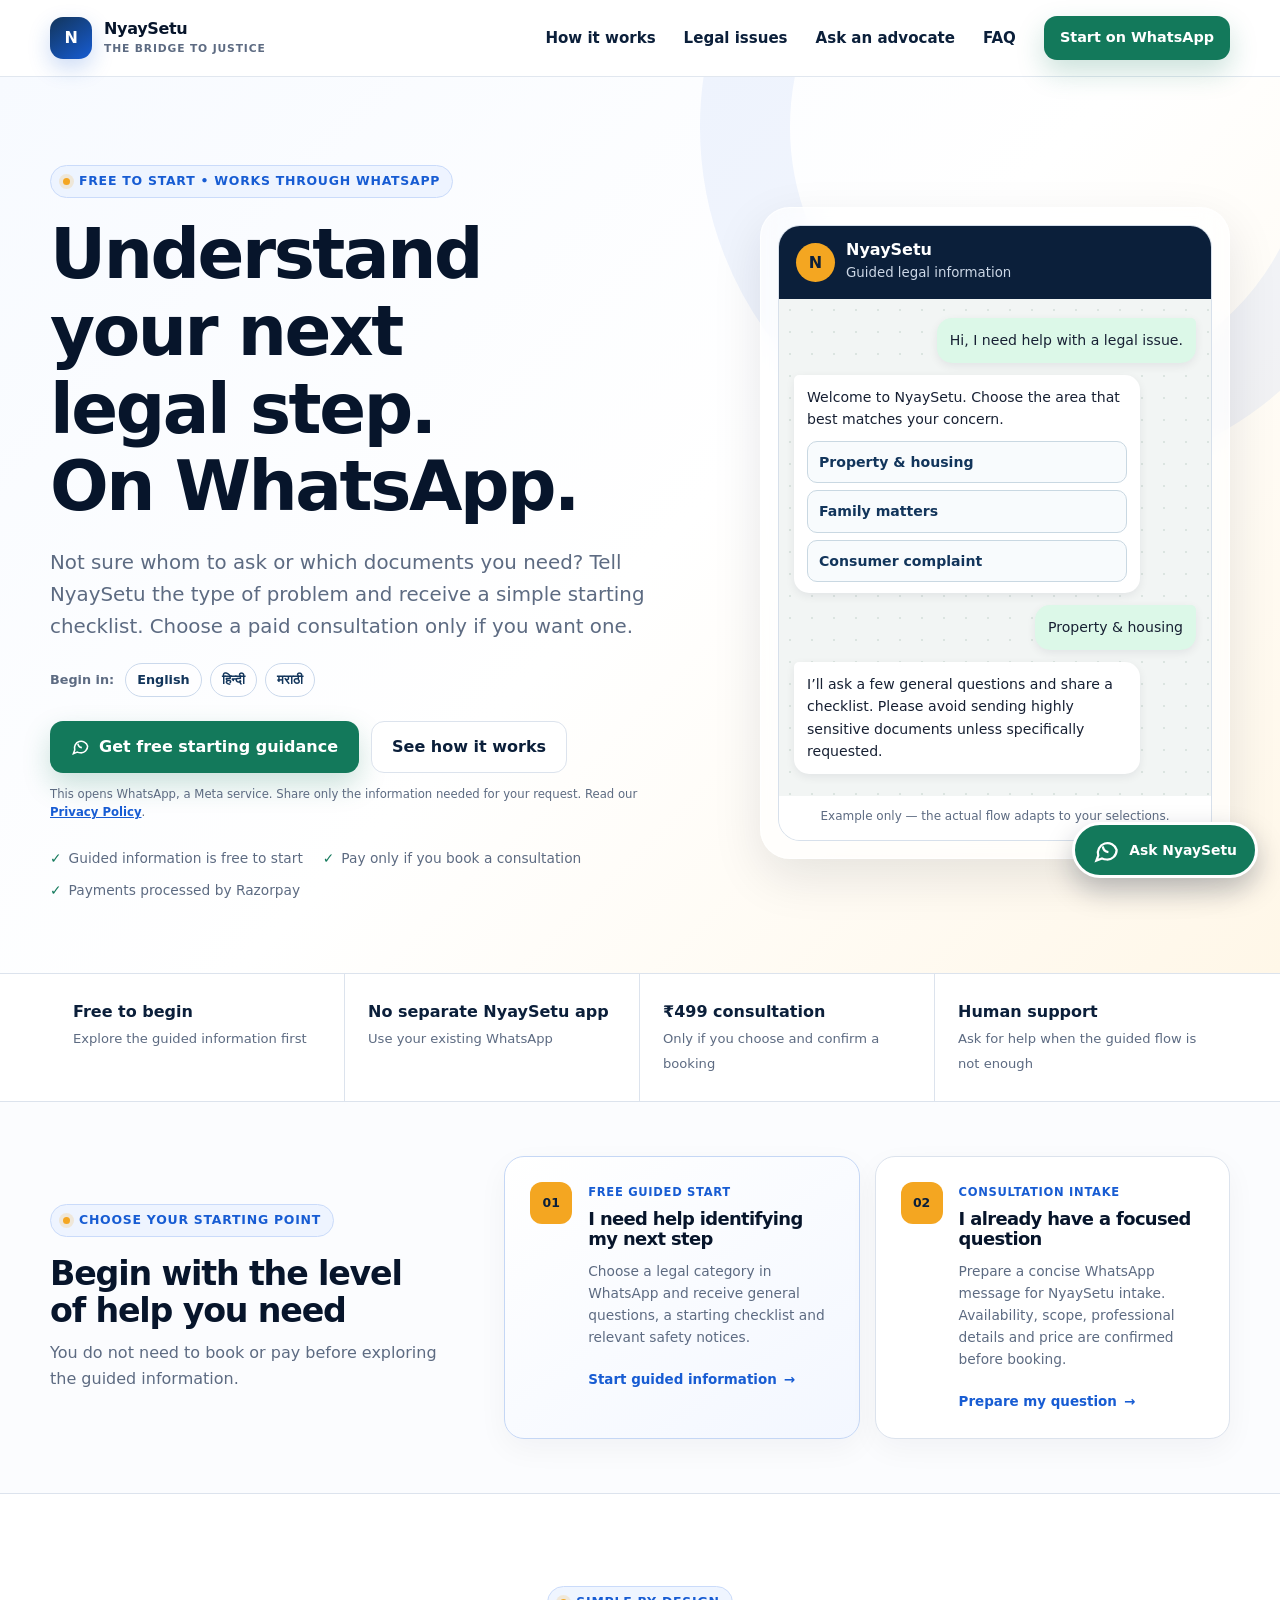
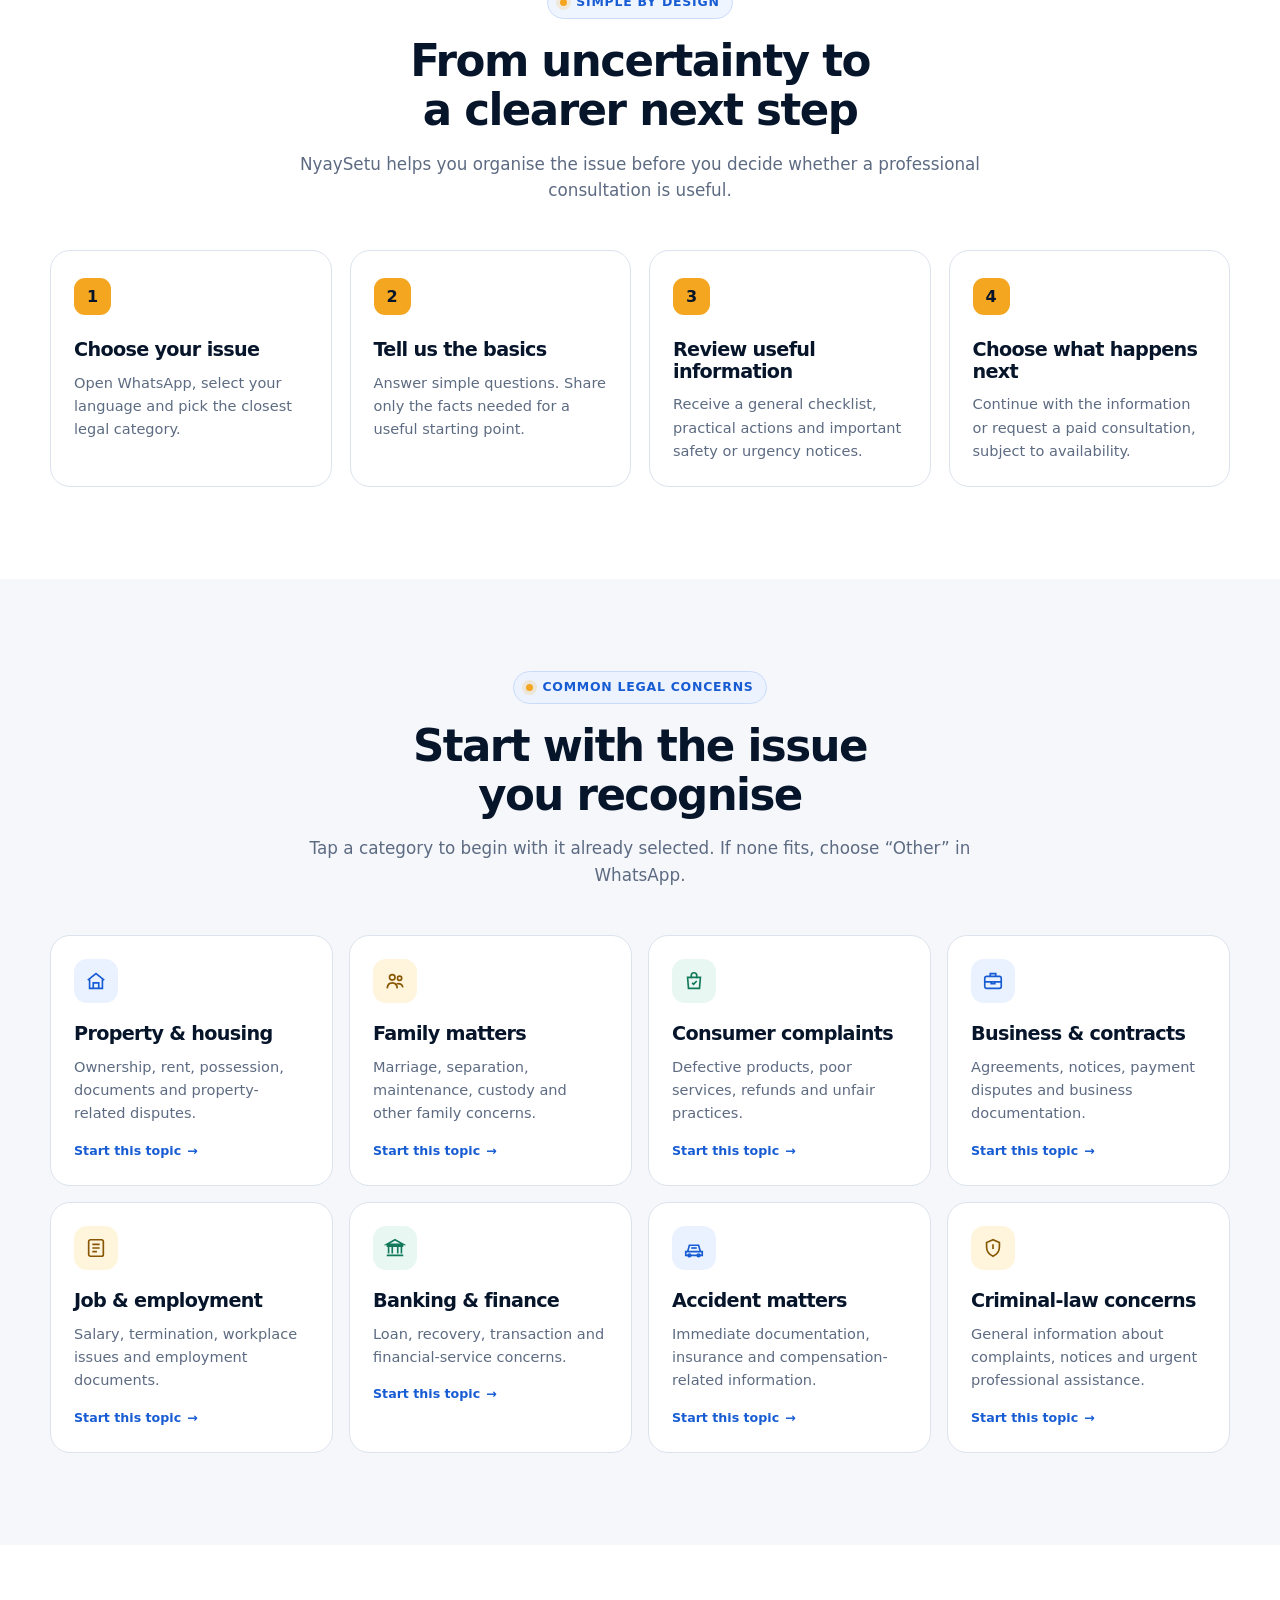
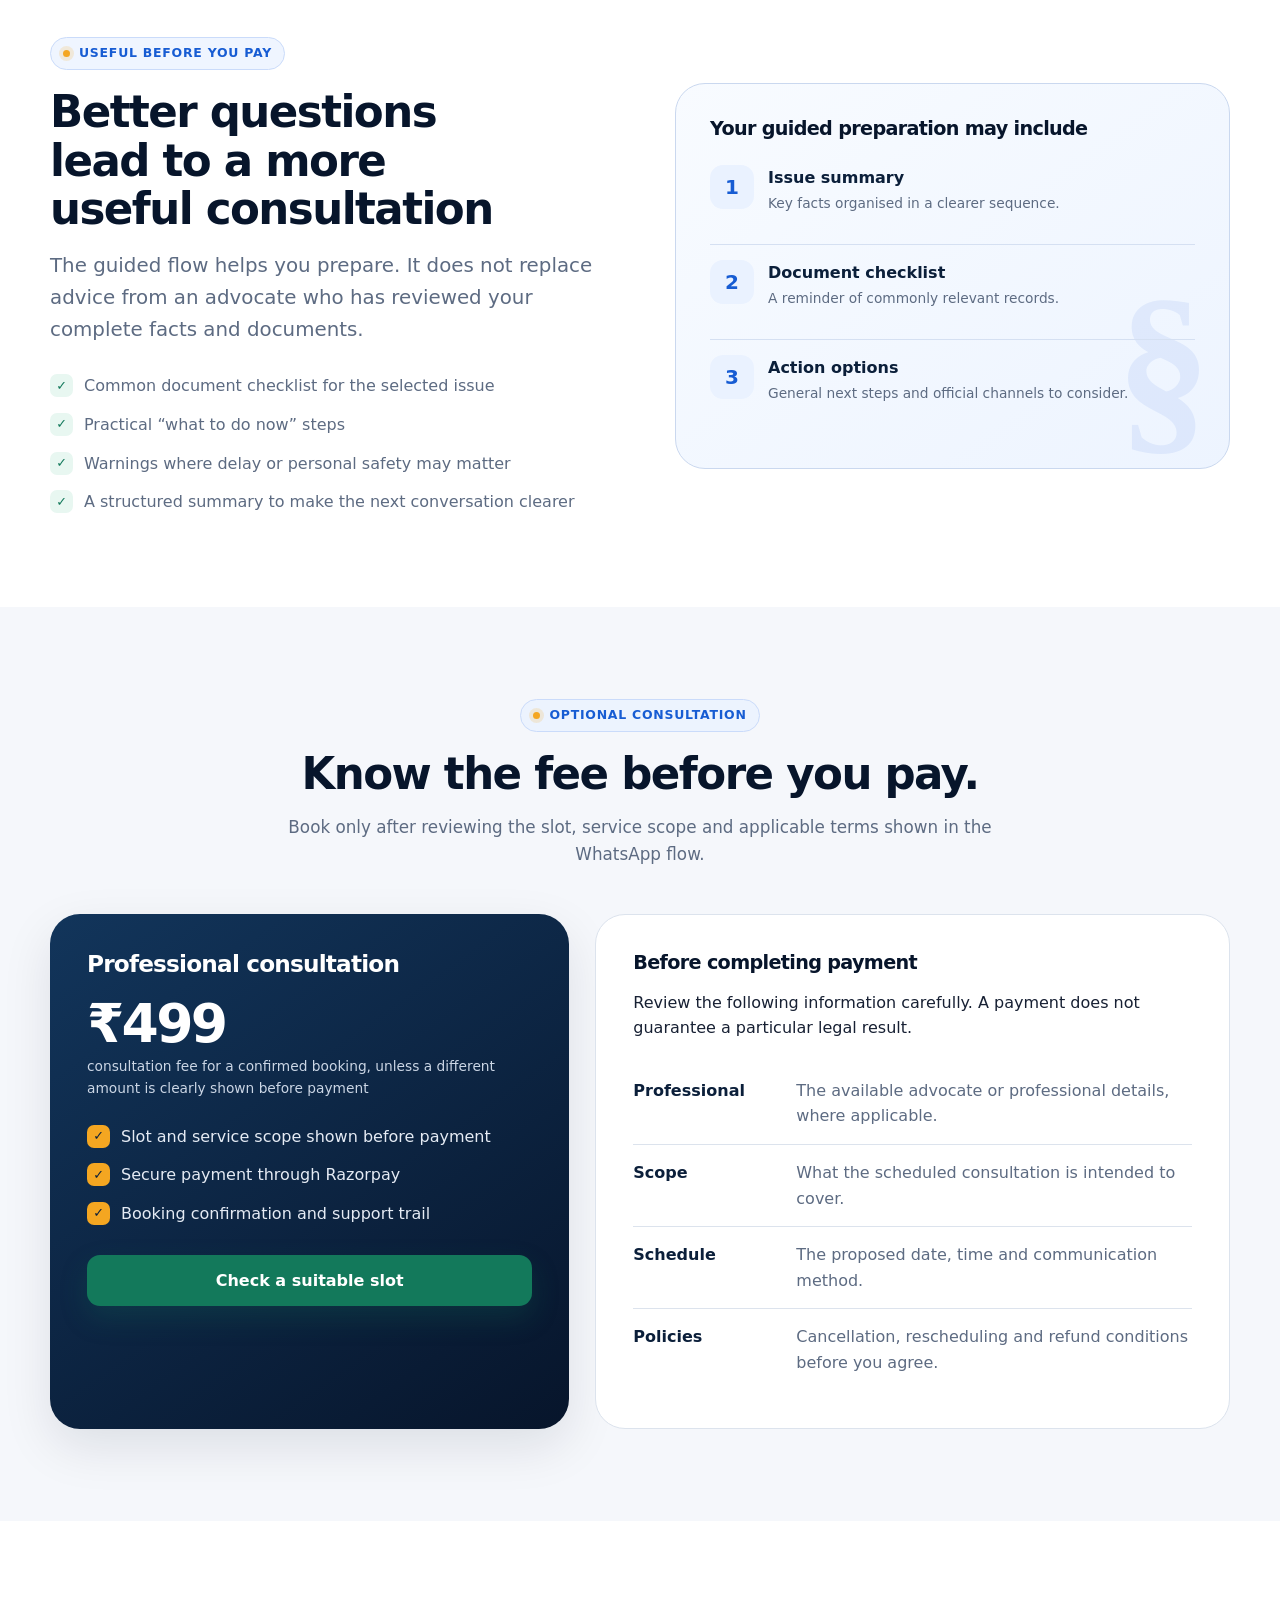
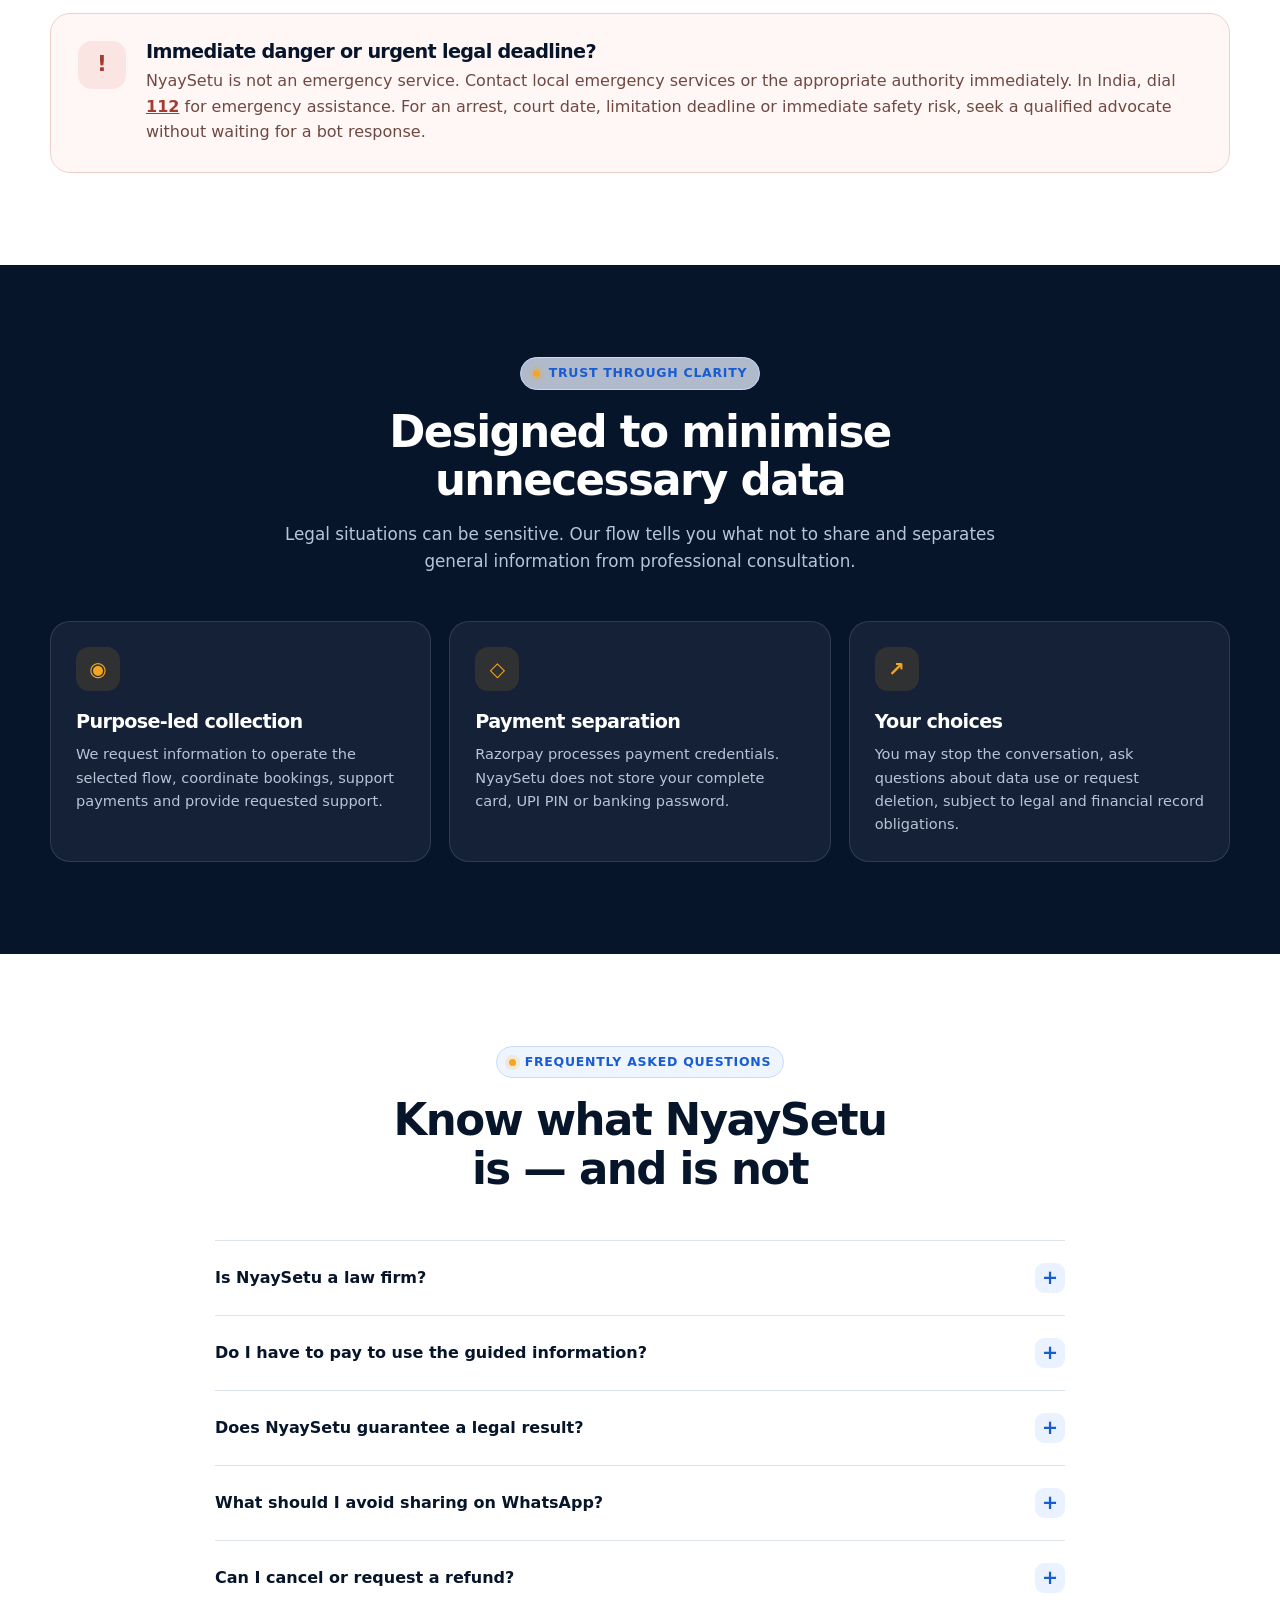
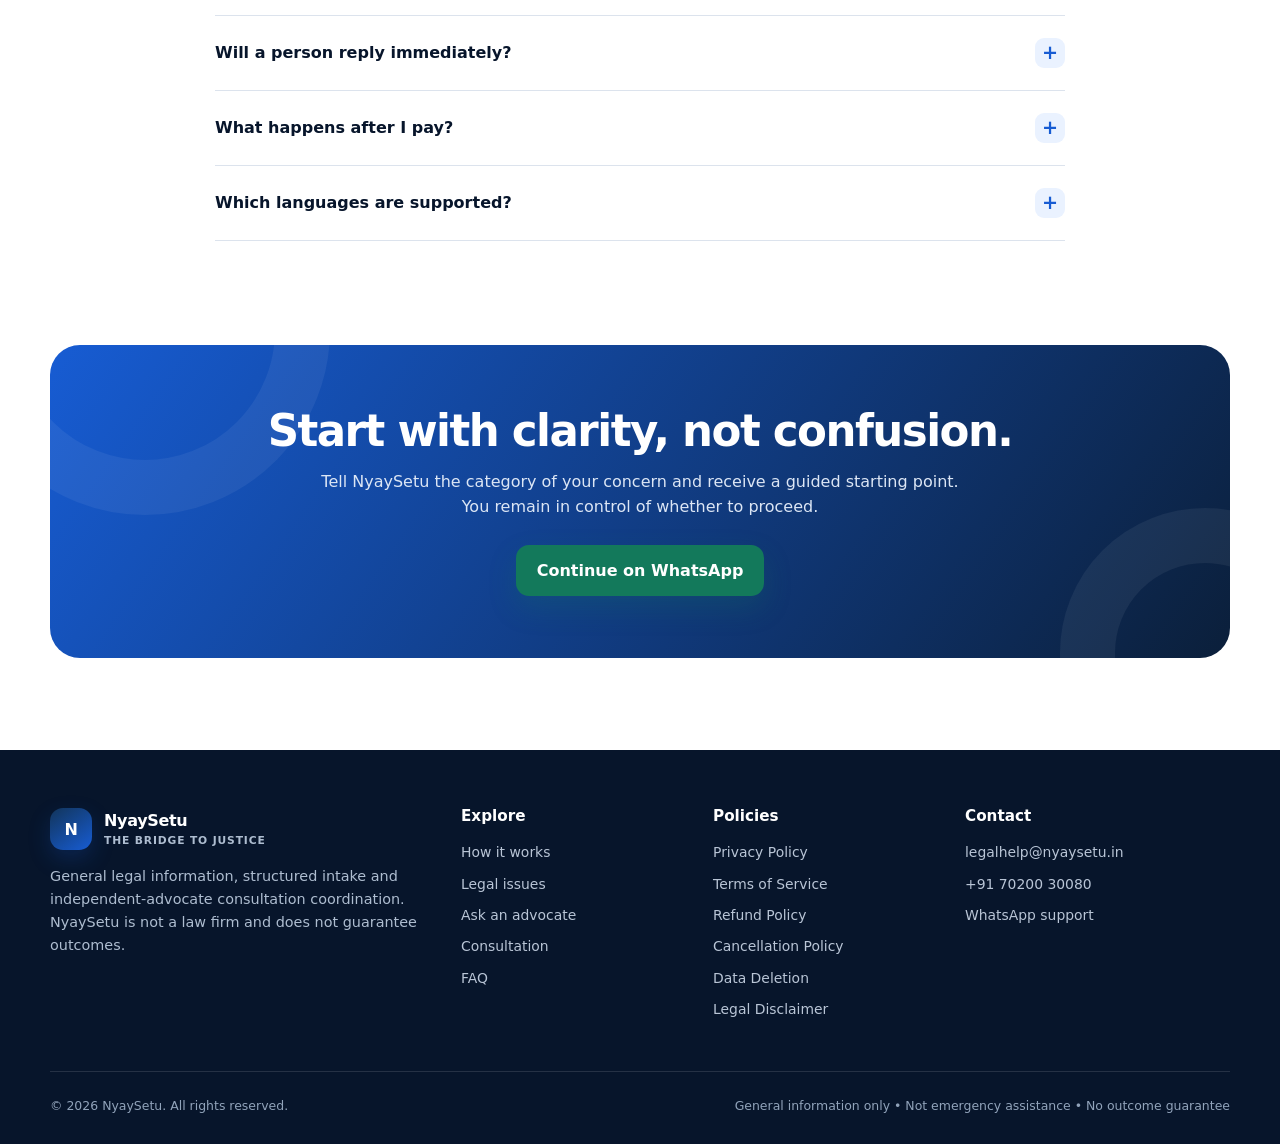
==== commit 5b45bf41: "Add files via upload Remove floating language badge" ====
--- a/index.html
+++ b/index.html
@@ -116,7 +116,6 @@
             </div>
             <div class="chat-foot">Example only — the actual flow adapts to your selections.</div>
           </div>
-          <div class="language-chip">EN • हिन्दी • मराठी</div>
         </div>
       </div>
     </section>
--- a/styles.css
+++ b/styles.css
@@ -99,7 +99,6 @@
 .quick-options { display: grid; gap: 7px; margin-top: 10px; }
 .quick-options span { padding: 9px 11px; border: 1px solid #c9d8e2; border-radius: 10px; color: var(--navy-800); background: #f8fbfd; font-weight: 700; }
 .chat-foot { padding: 11px 14px 14px; color: var(--muted); background: var(--white); font-size: .75rem; text-align: center; }
-.language-chip { position: absolute; right: -22px; bottom: 42px; padding: 10px 14px; border-radius: 12px; color: var(--navy-900); background: var(--saffron-soft); box-shadow: 0 12px 30px rgba(7,21,43,.13); font-size: .82rem; font-weight: 800; transform: rotate(-2deg); }
 
 .trust-strip { border-block: 1px solid var(--line); background: var(--white); }
 .trust-grid { display: grid; grid-template-columns: repeat(4, 1fr); }
@@ -300,7 +299,6 @@
   .hero { padding: 60px 0 55px; }
   .hero-grid { gap: 42px; }
   .hero h1 { font-size: clamp(2.4rem, 11vw, 3.7rem); }
-  .language-chip { right: -3px; bottom: 26px; }
   .section { padding: 70px 0; }
   .steps, .categories, .privacy-grid, .three-steps { grid-template-columns: 1fr; }
   .category-card { min-height: auto; }
